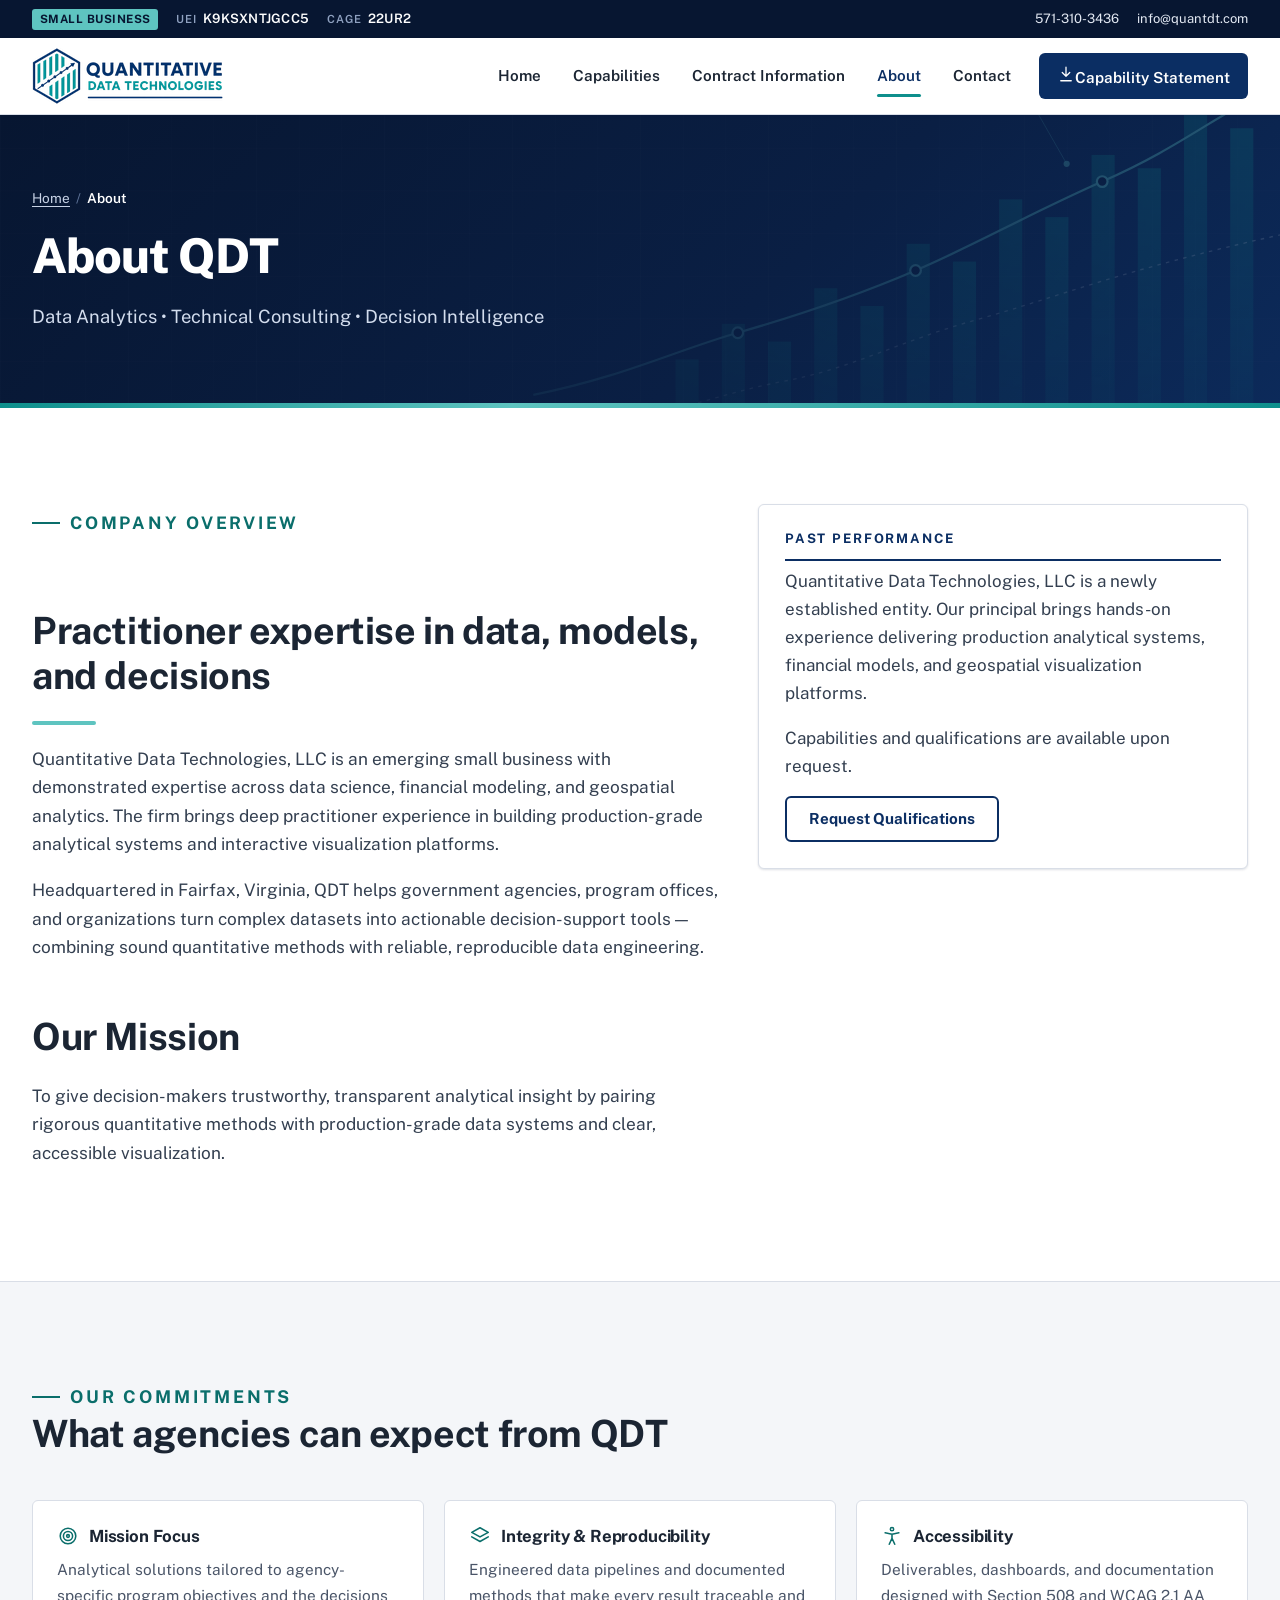
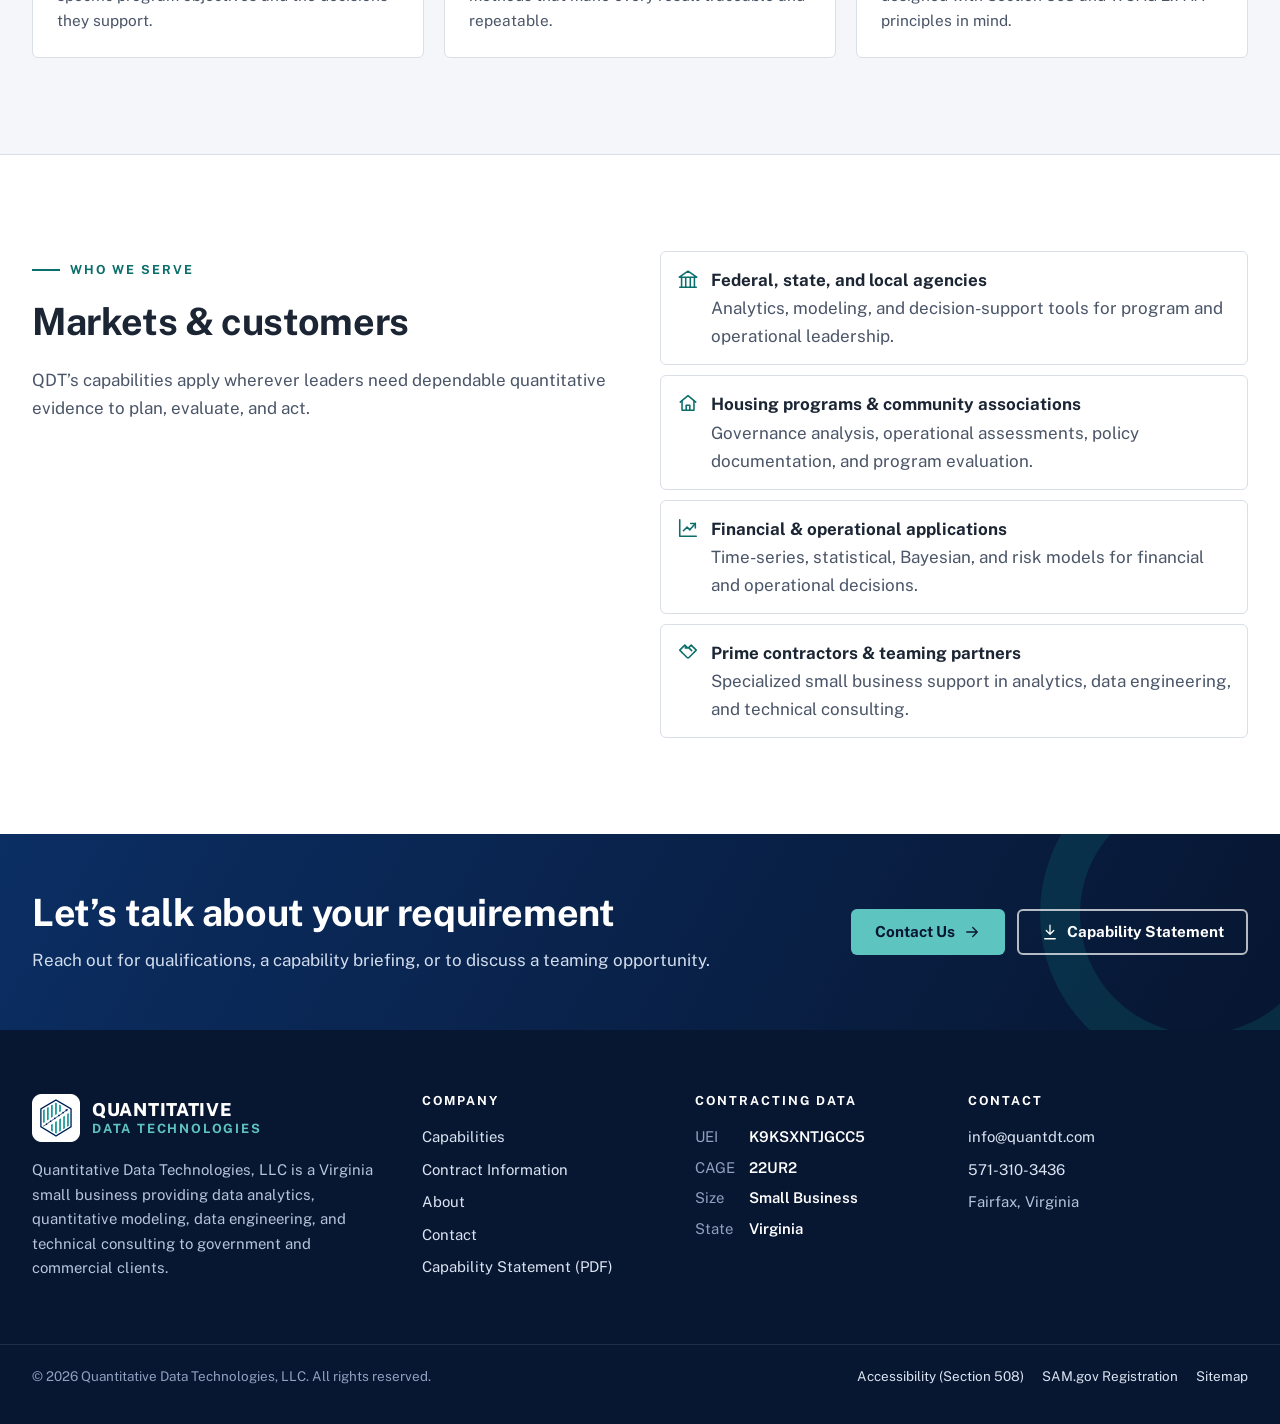
==== about/index.html @ 6760b87d "Website updated according to SAM.gov and SBA contracting standards" ====
<!DOCTYPE html>
<html lang="en-us">
<head><script src="/livereload.js?mindelay=10&amp;v=2&amp;port=4321&amp;path=livereload" data-no-instant defer></script>
<meta charset="utf-8">
<meta name="viewport" content="width=device-width, initial-scale=1">
<title>About | Quantitative Data Technologies, LLC</title>
<meta name="description" content="About Quantitative Data Technologies, LLC, a Fairfax, Virginia small business with practitioner expertise in data science, financial modeling, and geospatial analytics.">
<link rel="canonical" href="http://localhost:4321/about/">
<meta name="theme-color" content="#0a1f44">
<meta property="og:type" content="website">
<meta property="og:site_name" content="Quantitative Data Technologies, LLC">
<meta property="og:title" content="About | Quantitative Data Technologies, LLC">
<meta property="og:description" content="About Quantitative Data Technologies, LLC, a Fairfax, Virginia small business with practitioner expertise in data science, financial modeling, and geospatial analytics.">
<meta property="og:url" content="http://localhost:4321/about/">
<meta property="og:image" content="http://localhost:4321/assets/img/og-image.png">
<meta property="og:image:width" content="1200">
<meta property="og:image:height" content="630">
<meta property="og:image:alt" content="Quantitative Data Technologies, LLC logo">
<meta name="twitter:card" content="summary_large_image">
<link rel="icon" href="/favicon.ico" sizes="any">
<link rel="icon" href="/assets/img/favicon-32.png" type="image/png" sizes="32x32">
<link rel="apple-touch-icon" href="/assets/img/apple-touch-icon.png">
<link rel="preconnect" href="https://fonts.googleapis.com">
<link rel="preconnect" href="https://fonts.gstatic.com" crossorigin>
<link href="https://fonts.googleapis.com/css2?family=Public+Sans:wght@400;600;700;800&display=swap" rel="stylesheet">
<link rel="stylesheet" href="/css/site.min.bdb7b64b55425c8348479dc32504707dd6d433d657361209245fc31327a016e7.css" integrity="sha256-vbe2S1VCXINIR53DJQRwfdbUM9ZXNhIJJF/DEyegFuc=">
<script type="application/ld+json">{"@context":"https://schema.org","@type":"Organization","address":{"@type":"PostalAddress","addressCountry":"US","addressLocality":"Fairfax","addressRegion":"VA"},"alternateName":"QDT","identifier":[{"@type":"PropertyValue","propertyID":"UEI","value":"K9KSXNTJGCC5"},{"@type":"PropertyValue","propertyID":"CAGE","value":"22UR2"}],"knowsAbout":["Data analytics","Data visualization","Quantitative modeling","Statistical analysis","Data engineering","Scientific and technical consulting","Management consulting"],"logo":"http://localhost:4321/assets/img/qdt-logo@3x.png","name":"Quantitative Data Technologies, LLC","slogan":"Data Analytics • Technical Consulting • Decision Intelligence","url":"http://localhost:4321/"}</script>
</head>

<body>
<a class="skip-link" href="#main">Skip to main content</a>
<div class="utility-bar">
  <div class="container">
    <ul aria-label="Company identifiers">
      <li><span class="sb-badge">SMALL BUSINESS</span></li>
      <li><span class="label">UEI</span> <span class="value">K9KSXNTJGCC5</span></li>
      <li><span class="label">CAGE</span> <span class="value">22UR2</span></li>
    </ul>
    <ul class="contact-links" aria-label="Contact">
      <li><a class="js-obf" href="/contact/" data-obf="phone" data-v="NjM0My0wMTMtMTc1"><span class="obf-text">Call QDT</span></a></li>
      <li><a class="js-obf" href="/contact/" data-obf="email" data-v="bW9jLnRkdG5hdXFAb2ZuaQ=="><span class="obf-text">info [at] quantdt [dot] com</span></a></li>
    </ul>
  </div>
</div>
<header class="site-header">
  <div class="container">
    <a class="brand" href="/">
      <img class="brand-logo" src="/assets/img/qdt-logo@1x.png" srcset="/assets/img/qdt-logo@1x.png 1x, /assets/img/qdt-logo@2x.png 2x, /assets/img/qdt-logo@3x.png 3x" width="191" height="56" alt="Quantitative Data Technologies, LLC home">
    </a>
    <button class="nav-toggle" type="button" aria-expanded="false" aria-controls="primary-nav"><svg viewBox="0 0 24 24" fill="none" stroke="currentColor" stroke-width="1.7" stroke-linecap="round" stroke-linejoin="round" aria-hidden="true" focusable="false"><path d="M4 7h16M4 12h16M4 17h16"/></svg>Menu</button>
    <nav class="primary-nav" id="primary-nav" aria-label="Primary">
      <ul>
        <li><a href="/">Home</a></li>
        <li><a href="/capabilities/">Capabilities</a></li>
        <li><a href="/contracting/">Contract Information</a></li>
        <li><a href="/about/" aria-current="page">About</a></li>
        <li><a href="/contact/">Contact</a></li>
        <li class="nav-cta"><a class="btn btn-primary" href="/docs/QDT-Capability-Statement.pdf" download><svg viewBox="0 0 24 24" fill="none" stroke="currentColor" stroke-width="1.7" stroke-linecap="round" stroke-linejoin="round" aria-hidden="true" focusable="false"><path d="M12 3v12M7 10l5 5 5-5M5 21h14"/></svg>Capability Statement<span class="visually-hidden"> (PDF)</span></a></li>
      </ul>
    </nav>
  </div>
</header>

<main id="main" tabindex="-1">
<section class="page-hero" aria-labelledby="page-title">
  <svg class="hero-art" viewBox="0 0 1440 640" preserveAspectRatio="xMidYMid slice" aria-hidden="true" focusable="false">
  <defs>
    <pattern id="grid-ph" width="48" height="48" patternUnits="userSpaceOnUse"><path d="M48 0H0V48" fill="none" stroke="#ffffff" stroke-opacity=".06"/></pattern>
    <linearGradient id="bar-ph" x1="0" y1="0" x2="0" y2="1"><stop offset="0" stop-color="#0e8f8c" stop-opacity=".55"/><stop offset="1" stop-color="#0e8f8c" stop-opacity="0"/></linearGradient>
    <linearGradient id="fade-ph" x1="0" y1="0" x2="1" y2="0"><stop offset="0" stop-color="#fff" stop-opacity="0"/><stop offset=".45" stop-color="#fff" stop-opacity=".25"/><stop offset="1" stop-color="#fff" stop-opacity="1"/></linearGradient>
    <mask id="m-ph"><rect width="1440" height="640" fill="url(#fade-ph)"/></mask>
  </defs>
  <rect width="1440" height="640" fill="url(#grid-ph)"/>
  <g mask="url(#m-ph)">
    <g fill="url(#bar-ph)">
      <rect x="760" y="430" width="26" height="210"/><rect x="812" y="390" width="26" height="250"/><rect x="864" y="410" width="26" height="230"/>
      <rect x="916" y="350" width="26" height="290"/><rect x="968" y="370" width="26" height="270"/><rect x="1020" y="300" width="26" height="340"/>
      <rect x="1072" y="320" width="26" height="320"/><rect x="1124" y="250" width="26" height="390"/><rect x="1176" y="270" width="26" height="370"/>
      <rect x="1228" y="200" width="26" height="440"/><rect x="1280" y="215" width="26" height="425"/><rect x="1332" y="150" width="26" height="490"/><rect x="1384" y="170" width="26" height="470"/>
    </g>
    <path d="M600 470 C700 450 760 420 830 400 S960 360 1030 330 S1150 270 1240 230 S1360 160 1440 120" fill="none" stroke="#5ec4c0" stroke-width="2.5" stroke-opacity=".9"/>
    <path d="M600 520 C720 505 800 470 880 455 S1010 410 1100 385 S1260 330 1440 290" fill="none" stroke="#ffffff" stroke-width="1.5" stroke-opacity=".35" stroke-dasharray="4 6"/>
    <g fill="#071631" stroke="#5ec4c0" stroke-width="2.5"><circle cx="830" cy="400" r="6"/><circle cx="1030" cy="330" r="6"/><circle cx="1240" cy="230" r="6"/><circle cx="1400" cy="140" r="6"/></g>
    <g stroke="#5ec4c0" stroke-opacity=".5" fill="none"><path d="M1060 90 1160 140 1280 70 1360 120M1160 140 1200 210"/></g>
    <g fill="#5ec4c0" fill-opacity=".8"><circle cx="1060" cy="90" r="4"/><circle cx="1160" cy="140" r="5"/><circle cx="1280" cy="70" r="4"/><circle cx="1360" cy="120" r="4"/><circle cx="1200" cy="210" r="3.5"/></g>
  </g>
</svg>

  <div class="container">
    <nav class="breadcrumb" aria-label="Breadcrumb"><ol><li><a href="/">Home</a></li><li><span aria-current="page">About</span></li></ol></nav>
    <h1 id="page-title">About QDT</h1>
    <p class="lead">Data Analytics • Technical Consulting • Decision Intelligence</p>
  </div>
</section>

<section class="section" aria-labelledby="overview-title">
  <div class="container two-col wide-left">
    <div class="prose">
      <p class="eyebrow dark">Company Overview</p>
      <h2 id="overview-title" class="mt-0">Practitioner expertise in data, models, and decisions</h2>
      <hr class="rule">
      <p>Quantitative Data Technologies, LLC is an emerging small business with demonstrated expertise across data science, financial modeling, and geospatial analytics. The firm brings deep practitioner experience in building production-grade analytical systems and interactive visualization platforms.</p>
<p>Headquartered in Fairfax, Virginia, QDT helps government agencies, program offices, and organizations turn complex datasets into actionable decision-support tools — combining sound quantitative methods with reliable, reproducible data engineering.</p>
<h2 id="our-mission">Our Mission</h2>
<p>To give decision-makers trustworthy, transparent analytical insight by pairing rigorous quantitative methods with production-grade data systems and clear, accessible visualization.</p>

    </div>
    <aside class="panel" aria-labelledby="pp-title">
      <h3 id="pp-title">Past Performance</h3>
      <p>Quantitative Data Technologies, LLC is a newly established entity. Our principal brings hands-on experience delivering production analytical systems, financial models, and geospatial visualization platforms.</p>
      <p class="mb-0">Capabilities and qualifications are available upon request.</p>
      <a class="btn btn-outline" href="/contact/">Request Qualifications</a>
    </aside>
  </div>
</section>

<section class="section alt" aria-labelledby="values-title">
  <div class="container">
    <div class="section-head">
      <p class="eyebrow dark">Our Commitments</p>
      <h2 id="values-title">What agencies can expect from QDT</h2>
    </div>
    <div class="stat-row">
      <div class="value-card"><h3><svg viewBox="0 0 24 24" fill="none" stroke="currentColor" stroke-width="1.7" stroke-linecap="round" stroke-linejoin="round" aria-hidden="true" focusable="false"><circle cx="12" cy="12" r="8.5"/><circle cx="12" cy="12" r="5"/><circle cx="12" cy="12" r="1.5"/></svg> Mission Focus</h3><p>Analytical solutions tailored to agency-specific program objectives and the decisions they support.</p></div>
      <div class="value-card"><h3><svg viewBox="0 0 24 24" fill="none" stroke="currentColor" stroke-width="1.7" stroke-linecap="round" stroke-linejoin="round" aria-hidden="true" focusable="false"><path d="m12 3 9 5-9 5-9-5 9-5z"/><path d="m3 13 9 5 9-5"/></svg> Integrity &amp; Reproducibility</h3><p>Engineered data pipelines and documented methods that make every result traceable and repeatable.</p></div>
      <div class="value-card"><h3><svg viewBox="0 0 24 24" fill="none" stroke="currentColor" stroke-width="1.7" stroke-linecap="round" stroke-linejoin="round" aria-hidden="true" focusable="false"><circle cx="12" cy="4.5" r="1.8"/><path d="M4.5 8.5 12 10l7.5-1.5M12 10v4.5M12 14.5 9 21M12 14.5l3 6.5"/></svg> Accessibility</h3><p>Deliverables, dashboards, and documentation designed with Section 508 and WCAG 2.1 AA principles in mind.</p></div>
    </div>
  </div>
</section>

<section class="section" aria-labelledby="markets-title">
  <div class="container two-col">
    <div>
      <p class="eyebrow dark">Who We Serve</p>
      <h2 id="markets-title">Markets &amp; customers</h2>
      <p class="muted">QDT&rsquo;s capabilities apply wherever leaders need dependable quantitative evidence to plan, evaluate, and act.</p>
    </div>
    <ul class="market-list">
      <li><svg viewBox="0 0 24 24" fill="none" stroke="currentColor" stroke-width="1.7" stroke-linecap="round" stroke-linejoin="round" aria-hidden="true" focusable="false"><path d="M3 21h18M5 21V10M19 21V10M9.5 21V10M14.5 21V10M2.5 10h19L12 3.5z"/></svg><span><strong>Federal, state, and local agencies</strong><br><span class="muted">Analytics, modeling, and decision-support tools for program and operational leadership.</span></span></li>
      <li><svg viewBox="0 0 24 24" fill="none" stroke="currentColor" stroke-width="1.7" stroke-linecap="round" stroke-linejoin="round" aria-hidden="true" focusable="false"><path d="M3.5 11 12 4l8.5 7"/><path d="M5.5 9.5V20h13V9.5"/><path d="M10 20v-5.5h4V20"/></svg><span><strong>Housing programs &amp; community associations</strong><br><span class="muted">Governance analysis, operational assessments, policy documentation, and program evaluation.</span></span></li>
      <li><svg viewBox="0 0 24 24" fill="none" stroke="currentColor" stroke-width="1.7" stroke-linecap="round" stroke-linejoin="round" aria-hidden="true" focusable="false"><path d="M3 3v18h18"/><path d="m7 15 4-4 3 3 6-7"/><path d="M15 7h5v5"/></svg><span><strong>Financial &amp; operational applications</strong><br><span class="muted">Time-series, statistical, Bayesian, and risk models for financial and operational decisions.</span></span></li>
      <li><svg viewBox="0 0 24 24" fill="none" stroke="currentColor" stroke-width="1.7" stroke-linecap="round" stroke-linejoin="round" aria-hidden="true" focusable="false"><path d="m11 7-2.5-2.5L3 10l2.5 2.5"/><path d="m13 7 2.5-2.5L21 10l-2.5 2.5"/><path d="M5.5 12.5 11 18a1.5 1.5 0 0 0 2 0l5.5-5.5"/><path d="M9 7.5h4l3 3"/></svg><span><strong>Prime contractors &amp; teaming partners</strong><br><span class="muted">Specialized small business support in analytics, data engineering, and technical consulting.</span></span></li>
    </ul>
  </div>
</section>
<section class="cta-band" aria-labelledby="cta-title">
  <div class="container">
    <div>
      <h2 id="cta-title">Let’s talk about your requirement</h2>
      <p>Reach out for qualifications, a capability briefing, or to discuss a teaming opportunity.</p>
    </div>
    <div class="actions">
      <a class="btn btn-accent" href="/contact/">Contact Us <svg viewBox="0 0 24 24" fill="none" stroke="currentColor" stroke-width="1.7" stroke-linecap="round" stroke-linejoin="round" aria-hidden="true" focusable="false"><path d="M5 12h14M13 6l6 6-6 6"/></svg></a>
      <a class="btn btn-outline-light" href="/docs/QDT-Capability-Statement.pdf" download><svg viewBox="0 0 24 24" fill="none" stroke="currentColor" stroke-width="1.7" stroke-linecap="round" stroke-linejoin="round" aria-hidden="true" focusable="false"><path d="M12 3v12M7 10l5 5 5-5M5 21h14"/></svg> Capability Statement</a>
    </div>
  </div>
</section>


</main>
<footer class="site-footer">
  <div class="container footer-top">
    <div>
      <a class="brand" href="/" aria-label="Quantitative Data Technologies, LLC home">
        <img class="brand-mark" src="/assets/img/qdt-mark-tile@1x.png" srcset="/assets/img/qdt-mark-tile@1x.png 1x, /assets/img/qdt-mark-tile@2x.png 2x, /assets/img/qdt-mark-tile@3x.png 3x" width="48" height="48" alt="">
        <span class="brand-text"><span class="b1">QUANTITATIVE</span><span class="b2">DATA TECHNOLOGIES</span></span>
      </a>
      <p class="about">Quantitative Data Technologies, LLC is a Virginia small business providing data analytics, quantitative modeling, data engineering, and technical consulting to government and commercial clients.</p>
    </div>
    <nav aria-label="Footer">
      <h2>Company</h2>
      <ul>
        <li><a href="/capabilities/">Capabilities</a></li>
        <li><a href="/contracting/">Contract Information</a></li>
        <li><a href="/about/">About</a></li>
        <li><a href="/contact/">Contact</a></li>
        <li><a href="/docs/QDT-Capability-Statement.pdf" download>Capability Statement (PDF)</a></li>
      </ul>
    </nav>
    <div>
      <h2>Contracting Data</h2>
      <dl>
        <dt>UEI</dt><dd>K9KSXNTJGCC5</dd>
        <dt>CAGE</dt><dd>22UR2</dd>
        <dt>Size</dt><dd>Small Business</dd>
        <dt>State</dt><dd>Virginia</dd>
      </dl>
    </div>
    <div>
      <h2>Contact</h2>
      <ul>
        <li><a class="js-obf" href="/contact/" data-obf="email" data-v="bW9jLnRkdG5hdXFAb2ZuaQ=="><span class="obf-text">info [at] quantdt [dot] com</span></a></li>
        <li><a class="js-obf" href="/contact/" data-obf="phone" data-v="NjM0My0wMTMtMTc1"><span class="obf-text">Call QDT</span></a></li>
        <li>Fairfax, Virginia</li>
      </ul>
    </div>
  </div>
  <div class="footer-bottom">
    <div class="container">
      <p class="mt-0">&copy; <span id="year">2026</span> Quantitative Data Technologies, LLC. All rights reserved.</p>
      <ul>
        <li><a href="/accessibility/">Accessibility (Section 508)</a></li>
        <li><a href="/contracting/">SAM.gov Registration</a></li>
        <li><a href="/sitemap.xml">Sitemap</a></li>
      </ul>
    </div>
  </div>
</footer>

<script src="/js/site.min.cd5101fe7ac174896f6941a63c13f098187336e7ecd1b03f27e008c822717bfa.js" integrity="sha256-zVEB/nrBdIlvaUGmPBPwmBhzNufs0bA/J&#43;AIyCJxe/o=" defer></script>
</body>
</html>
---- css/site.min.bdb7b64b55425c8348479dc32504707dd6d433d657361209245fc31327a016e7.css ----
:root{--navy-950:#071631;--navy-900:#0a1f44;--navy-800:#0b2e63;--navy-700:#16407f;--navy-100:#e6ecf5;--teal-500:#0e8f8c;--teal-700:#0a6e6b;--teal-100:#e3f3f2;--teal-300:#5ec4c0;--ink:#1b2533;--body:#333f50;--muted:#4a5568;--line:#d9dee7;--surface:#f4f6f9;--white:#ffffff;--font:"Public Sans", "Segoe UI", system-ui, -apple-system, Roboto, Arial, sans-serif;--radius:6px;--shadow-sm:0 1px 2px rgba(10, 31, 68, .06), 0 1px 3px rgba(10, 31, 68, .08);--shadow-md:0 6px 24px rgba(10, 31, 68, .10);--container:1320px;--gutter:clamp(16px, 4vw, 32px)}*,*::before,*::after{box-sizing:border-box}html{scroll-behavior:smooth;-webkit-text-size-adjust:100%}@media(prefers-reduced-motion:reduce){html{scroll-behavior:auto}*,*::before,*::after{transition:none!important;animation:none!important}}body{margin:0;font-family:var(--font);font-size:1.0625rem;line-height:1.65;color:var(--body);background:var(--white);text-rendering:optimizeLegibility}img,svg{max-width:100%}h1,h2,h3,h4{color:var(--ink);line-height:1.2;margin:0 0 .6em;font-weight:700;letter-spacing:-.01em}h1{font-size:clamp(2.1rem,4.6vw,3.4rem);font-weight:800;letter-spacing:-.02em}h2{font-size:clamp(1.65rem,3vw,2.35rem)}h3{font-size:1.25rem}p{margin:0 0 1em}a{color:var(--teal-700);text-underline-offset:3px}a:hover{color:var(--navy-800)}strong{color:var(--ink);font-weight:700}:focus-visible{outline:3px solid var(--teal-500);outline-offset:2px;border-radius:2px}.visually-hidden{position:absolute!important;width:1px;height:1px;padding:0;margin:-1px;overflow:hidden;clip:rect(0 0 0 0);white-space:nowrap;border:0}.skip-link{position:absolute;left:12px;top:-60px;z-index:1000;background:var(--teal-300);color:var(--navy-950);font-weight:700;padding:10px 16px;border-radius:var(--radius);text-decoration:none}.skip-link:focus{top:12px}.container{width:100%;max-width:var(--container);margin:0 auto;padding:0 var(--gutter)}.utility-bar{background:var(--navy-950);color:#c8d3e6;font-size:.8125rem}.utility-bar .container{display:flex;justify-content:space-between;align-items:center;gap:16px;min-height:38px;flex-wrap:wrap}.utility-bar ul{list-style:none;margin:0;padding:0;display:flex;flex-wrap:wrap;gap:4px 18px}.utility-bar li{display:flex;align-items:center;gap:6px}.utility-bar .label{color:#8fa1c0;text-transform:uppercase;letter-spacing:.08em;font-size:.7rem;font-weight:600}.utility-bar .value{color:var(--white);font-weight:600;letter-spacing:.02em}.utility-bar a{color:#e3e9f3;text-decoration:none}.utility-bar a:hover{color:var(--teal-300);text-decoration:underline}.utility-bar .sb-badge{background:var(--teal-300);color:var(--navy-950);font-weight:700;padding:1px 8px;border-radius:3px;font-size:.72rem;letter-spacing:.04em}@media(max-width:760px){.utility-bar .contact-links{display:none}}.site-header{position:sticky;top:0;z-index:100;background:var(--white);border-bottom:1px solid var(--line);box-shadow:var(--shadow-sm)}.site-header .container{display:flex;align-items:center;justify-content:space-between;gap:24px;min-height:76px}.brand{display:flex;align-items:center;gap:12px;text-decoration:none;color:inherit}.brand-mark{width:48px;height:48px;flex:none}.brand-logo{display:block;height:56px;width:auto}.brand-text{display:flex;flex-direction:column;line-height:1.05;white-space:nowrap}.brand-text .b1{font-weight:800;font-size:1.12rem;color:var(--navy-800);letter-spacing:.04em}.brand-text .b2{font-weight:700;font-size:.8rem;color:var(--teal-700);letter-spacing:.14em;margin-top:3px}.primary-nav ul{list-style:none;margin:0;padding:0;display:flex;align-items:center;gap:4px}.primary-nav a{display:block;padding:10px 14px;color:var(--ink);text-decoration:none;font-weight:600;font-size:.95rem;border-radius:var(--radius);position:relative;white-space:nowrap}.primary-nav a:hover{background:var(--surface);color:var(--navy-800)}.primary-nav a[aria-current=page]{color:var(--navy-800)}.primary-nav a[aria-current=page]::after{content:"";position:absolute;left:14px;right:14px;bottom:2px;height:3px;background:var(--teal-500);border-radius:2px}.primary-nav .nav-cta{margin-left:10px}.nav-toggle{display:none;background:0 0;border:1px solid var(--line);border-radius:var(--radius);padding:8px 12px;font:inherit;font-weight:600;color:var(--navy-800);cursor:pointer;align-items:center;gap:8px}.nav-toggle svg{width:20px;height:20px}@media(max-width:1100px){.nav-toggle{display:inline-flex}.primary-nav{position:absolute;left:0;right:0;top:100%;background:var(--white);border-bottom:1px solid var(--line);box-shadow:var(--shadow-md);display:none}.primary-nav.is-open{display:block}.primary-nav ul{flex-direction:column;align-items:stretch;padding:8px var(--gutter)18px;gap:0}.primary-nav a{padding:14px 8px;border-bottom:1px solid var(--surface);border-radius:0}.primary-nav a[aria-current=page]::after{left:0;right:auto;top:10px;bottom:10px;width:3px;height:auto}.primary-nav .nav-cta{margin:14px 0 0}.primary-nav .nav-cta a{text-align:center;border-bottom:0}}@media(max-width:420px){.brand-logo{height:46px}}.btn{display:inline-flex;align-items:center;justify-content:center;gap:8px;padding:12px 22px;border-radius:var(--radius);font-weight:700;font-size:.95rem;text-decoration:none;border:2px solid transparent;cursor:pointer;line-height:1.2;transition:background .15s,color .15s,border-color .15s}.btn svg{width:18px;height:18px;flex:none}.btn-primary{background:var(--navy-800);color:var(--white)}.btn-primary:hover{background:var(--navy-900);color:var(--white)}.btn-accent{background:var(--teal-300);color:var(--navy-950)}.btn-accent:hover{background:#86d6d2;color:var(--navy-950)}.btn-outline-light{border-color:rgba(255,255,255,.7);color:var(--white)}.btn-outline-light:hover{background:var(--white);color:var(--navy-900)}.btn-outline{border-color:var(--navy-800);color:var(--navy-800)}.btn-outline:hover{background:var(--navy-800);color:var(--white)}.primary-nav .nav-cta a.btn{padding:10px 16px;color:var(--white)}.primary-nav .nav-cta a.btn:hover{background:var(--navy-900);color:var(--white)}.hero{position:relative;overflow:hidden;color:#dbe4f2;background:radial-gradient(1200px 600px at 85% 20%,#14407e 0%,rgba(20,64,126,0) 60%),linear-gradient(135deg,var(--navy-950) 0%,var(--navy-900) 55%,#0c2a5a 100%)}.hero::after{content:"";position:absolute;left:0;right:0;bottom:0;height:6px;background:linear-gradient(90deg,var(--teal-500),var(--teal-300) 40%,var(--teal-500))}.hero-art{position:absolute;inset:0;width:100%;height:100%;pointer-events:none;opacity:.55}.hero .container{position:relative;display:grid;grid-template-columns:minmax(0,1.35fr)minmax(0,1fr);gap:56px;align-items:center;padding-top:clamp(56px,8vw,104px);padding-bottom:clamp(64px,9vw,112px)}.hero h1{color:var(--white);margin-bottom:.45em}.hero h1 .accent{color:var(--teal-300)}.hero .lead{font-size:clamp(1.05rem,1.6vw,1.25rem);color:#d3ddee;max-width:40em}.hero .actions{display:flex;flex-wrap:wrap;gap:12px;margin-top:30px}.eyebrow{display:inline-flex;align-items:center;gap:10px;font-size:.78rem;font-weight:700;letter-spacing:.16em;text-transform:uppercase;color:var(--teal-300);margin-bottom:18px}.eyebrow::before{content:"";width:28px;height:2px;background:currentColor}.eyebrow.dark{color:var(--teal-700)}.facts-card{background:rgba(255,255,255,6%);border:1px solid rgba(255,255,255,.16);border-radius:10px;padding:26px 26px 20px;backdrop-filter:blur(4px)}.facts-card h2{color:var(--white);font-size:.82rem;letter-spacing:.16em;text-transform:uppercase;margin:0 0 14px;padding-bottom:12px;border-bottom:2px solid var(--teal-300)}.facts-card dl{margin:0;display:grid;grid-template-columns:auto 1fr}.facts-card dt,.facts-card dd{padding:10px 0;border-bottom:1px solid rgba(255,255,255,.1);margin:0}.facts-card dt{color:#9fb2d1;font-size:.82rem;font-weight:600;text-transform:uppercase;letter-spacing:.06em;padding-right:18px}.facts-card dd{color:var(--white);font-weight:600;text-align:right;font-variant-numeric:tabular-nums}.facts-card dl>:nth-last-child(-n+2){border-bottom:0}.facts-card .facts-foot{margin:14px 0 0;font-size:.85rem}.facts-card .facts-foot a{color:var(--teal-300);font-weight:600}.facts-card .facts-foot a:hover{color:var(--white)}@media(max-width:900px){.hero .container{grid-template-columns:1fr;gap:40px}}.page-hero{position:relative;color:#d3ddee;background:linear-gradient(135deg,var(--navy-950) 0%,var(--navy-900) 60%,#0c2a5a 100%);overflow:hidden}.page-hero::after{content:"";position:absolute;left:0;right:0;bottom:0;height:5px;background:linear-gradient(90deg,var(--teal-500),var(--teal-300) 40%,var(--teal-500))}.page-hero .hero-art{opacity:.35}.page-hero .container{position:relative;padding-top:clamp(40px,6vw,72px);padding-bottom:clamp(44px,6vw,76px)}.page-hero h1{color:var(--white);font-size:clamp(2rem,4vw,3rem);margin-bottom:.35em}.page-hero .lead{font-size:clamp(1.02rem,1.5vw,1.15rem);margin:0}.breadcrumb ol{list-style:none;margin:0 0 18px;padding:0;display:flex;flex-wrap:wrap;gap:6px;font-size:.85rem}.breadcrumb li{display:flex;align-items:center;gap:6px;color:#9fb2d1}.breadcrumb li+li::before{content:"/";color:#5f7499}.breadcrumb a{color:#c8d3e6}.breadcrumb a:hover{color:var(--teal-300)}.breadcrumb [aria-current]{color:var(--white);font-weight:600}.section{padding:clamp(56px,8vw,96px)0}.section.alt{background:var(--surface);border-top:1px solid var(--line);border-bottom:1px solid var(--line)}.section.tight{padding:clamp(40px,6vw,64px)0}.section-head{max-width:760px;margin-bottom:44px}.section-head.center{margin-left:auto;margin-right:auto;text-align:center}.section-head.center .eyebrow{justify-content:center}.section-head p{font-size:1.1rem;color:var(--muted);margin:0}.rule{width:64px;height:4px;background:var(--teal-300);border:0;margin:0 0 20px;border-radius:2px}.card-grid{display:grid;grid-template-columns:repeat(6,1fr);gap:24px}.card-grid>*{grid-column:span 2}.card-grid>:nth-child(4){grid-column:2/span 2}.card-grid>:nth-child(5){grid-column:4/span 2}@media(max-width:980px){.card-grid{grid-template-columns:repeat(2,1fr)}.card-grid>*,.card-grid>:nth-child(4){grid-column:auto}.card-grid>:nth-child(5){grid-column:1/-1}}@media(max-width:640px){.card-grid{grid-template-columns:1fr}.card-grid>:nth-child(5){grid-column:auto}}.cap-card{position:relative;display:flex;flex-direction:column;background:var(--white);border:1px solid var(--line);border-top:4px solid var(--navy-800);border-radius:var(--radius);padding:28px 26px 24px;box-shadow:var(--shadow-sm);transition:box-shadow .2s,transform .2s,border-top-color .2s}.cap-card:hover{box-shadow:var(--shadow-md);transform:translateY(-2px);border-top-color:var(--teal-500)}.cap-card h3{font-size:1.15rem;margin-bottom:.5em}.cap-card h3 a{color:var(--ink);text-decoration:none}.cap-card h3 a::after{content:"";position:absolute;inset:0}.cap-card p{color:var(--muted);font-size:.98rem;flex:1}.cap-card .more{font-weight:700;font-size:.9rem;color:var(--teal-700);display:inline-flex;align-items:center;gap:6px}.cap-card .more svg{width:16px;height:16px;transition:transform .2s}.cap-card:hover .more svg{transform:translateX(3px)}.icon-tile{width:56px;height:56px;border-radius:10px;display:grid;place-items:center;background:linear-gradient(145deg,var(--navy-800),var(--navy-950));color:var(--white);margin-bottom:18px;box-shadow:inset 0 0 0 2px rgba(94,196,192,.6);flex:none}.icon-tile svg{width:30px;height:30px}.icon-tile svg .acc{stroke:var(--teal-300)}.approach{display:grid;grid-template-columns:repeat(4,1fr);gap:28px;counter-reset:step}@media(max-width:980px){.approach{grid-template-columns:repeat(2,1fr)}}@media(max-width:560px){.approach{grid-template-columns:1fr}}.approach li{list-style:none;position:relative;padding-top:22px;border-top:3px solid var(--navy-800)}.approach li::before{counter-increment:step;content:"0" counter(step);display:block;font-size:.85rem;font-weight:800;letter-spacing:.12em;color:var(--teal-700);margin-bottom:8px}.approach h3{font-size:1.1rem}.approach p{color:var(--muted);font-size:.98rem;margin:0}ol.approach{padding:0;margin:0}.snapshot{display:grid;grid-template-columns:1fr 1fr .8fr;gap:24px}@media(max-width:980px){.snapshot{grid-template-columns:1fr 1fr}.snapshot>:last-child{grid-column:1/-1}}@media(max-width:640px){.snapshot{grid-template-columns:1fr}}.panel{background:var(--white);border:1px solid var(--line);border-radius:var(--radius);padding:26px;box-shadow:var(--shadow-sm)}.panel h3{font-size:.82rem;letter-spacing:.14em;text-transform:uppercase;color:var(--navy-800);padding-bottom:12px;margin-bottom:6px;border-bottom:2px solid var(--navy-800)}.code-list{list-style:none;margin:0;padding:0}.code-list li{display:grid;grid-template-columns:74px 1fr;gap:12px;padding:9px 0;border-bottom:1px solid var(--surface);font-size:.95rem;align-items:baseline}.code-list li:last-child{border-bottom:0}.code{font-weight:800;color:var(--navy-800);font-variant-numeric:tabular-nums;letter-spacing:.02em}.panel.dark{background:var(--navy-900);border-color:var(--navy-900);color:#d3ddee}.panel.dark h3{color:var(--white);border-bottom-color:var(--teal-300)}.panel.dark dl{margin:0 0 18px}.panel.dark dt{color:#9fb2d1;font-size:.78rem;text-transform:uppercase;letter-spacing:.08em;font-weight:600;margin-top:12px}.panel.dark dd{margin:2px 0 0;color:var(--white);font-weight:700;font-size:1.05rem}.panel.dark .btn{width:100%;margin-top:8px}.chip{display:inline-flex;align-items:center;gap:6px;padding:3px 10px;border-radius:999px;font-size:.82rem;font-weight:700;background:var(--navy-100);color:var(--navy-800);border:1px solid #c9d5e8;font-variant-numeric:tabular-nums}.chip.teal{background:var(--teal-100);color:var(--teal-700);border-color:#bfe2df}.chips{display:flex;flex-wrap:wrap;gap:8px}.cta-band{background:linear-gradient(120deg,var(--navy-800),var(--navy-950));color:#d3ddee;position:relative;overflow:hidden}.cta-band .container{display:flex;align-items:center;justify-content:space-between;gap:32px;padding-top:56px;padding-bottom:56px;flex-wrap:wrap;position:relative}.cta-band h2{color:var(--white);margin-bottom:.3em}.cta-band p{margin:0;max-width:42em}.cta-band .actions{display:flex;flex-wrap:wrap;gap:12px}.cta-band::before{content:"";position:absolute;right:-80px;top:-80px;width:320px;height:320px;border:40px solid rgba(14,143,140,.18);border-radius:50%}.with-sidebar{display:grid;grid-template-columns:260px minmax(0,1fr);gap:56px;align-items:start}@media(max-width:980px){.with-sidebar{grid-template-columns:1fr;gap:32px}}.side-nav{position:sticky;top:100px;border-left:3px solid var(--line)}.side-nav h2{font-size:.78rem;text-transform:uppercase;letter-spacing:.14em;color:var(--muted);margin:0 0 10px 18px}.side-nav ul{list-style:none;margin:0;padding:0}.side-nav a{display:block;padding:9px 18px;margin-left:-3px;border-left:3px solid transparent;color:var(--ink);text-decoration:none;font-weight:600;font-size:.95rem;line-height:1.35}.side-nav a:hover,.side-nav a.is-active{border-left-color:var(--teal-500);color:var(--navy-800);background:var(--surface)}.side-nav .side-cta{margin:24px 0 0 18px}@media(max-width:980px){.side-nav{position:static}.side-nav .side-cta{display:none}}.capability{padding:0 0 48px;margin-bottom:48px;border-bottom:1px solid var(--line);scroll-margin-top:110px}.capability:last-child{border-bottom:0;margin-bottom:0;padding-bottom:0}.capability-head{display:flex;gap:20px;align-items:flex-start}.capability-head .icon-tile{margin:0}.capability-head h2{font-size:clamp(1.45rem,2.4vw,1.85rem);margin:0 0 .35em}.capability .summary{font-size:1.1rem;color:var(--body)}.capability-body{display:grid;grid-template-columns:1.3fr 1fr;gap:28px;margin-top:24px}@media(max-width:760px){.capability-body{grid-template-columns:1fr}.capability-head{flex-direction:column;gap:14px}}.capability-body h3{font-size:.8rem;text-transform:uppercase;letter-spacing:.14em;color:var(--navy-800);margin-bottom:12px}.check-list{list-style:none;margin:0;padding:0}.check-list li{position:relative;padding:6px 0 6px 30px}.check-list li::before{content:"";position:absolute;left:0;top:11px;width:18px;height:18px;border-radius:50%;background:var(--teal-100)url("data:image/svg+xml,%3Csvg xmlns='http://www.w3.org/2000/svg' viewBox='0 0 24 24' fill='none' stroke='%230a6e6b' stroke-width='3.2' stroke-linecap='round' stroke-linejoin='round'%3E%3Cpath d='M6 12.5l4 4 8-9'/%3E%3C/svg%3E")50%/12px no-repeat}.codes-box{background:var(--surface);border:1px solid var(--line);border-radius:var(--radius);padding:20px}.codes-box h4{font-size:.75rem;text-transform:uppercase;letter-spacing:.12em;color:var(--muted);margin:0 0 8px}.codes-box .chips+h4{margin-top:16px}.data-table{width:100%;border-collapse:collapse;font-size:.98rem;background:var(--white)}.data-table caption{text-align:left;font-weight:700;color:var(--ink);padding:0 0 10px;font-size:1.05rem}.data-table th,.data-table td{text-align:left;padding:13px 16px;border-bottom:1px solid var(--line);vertical-align:top}.data-table thead th{background:var(--navy-900);color:var(--white);font-size:.78rem;text-transform:uppercase;letter-spacing:.1em;font-weight:700;border-bottom:0}.data-table tbody tr:nth-child(even){background:#f8f9fb}.data-table tbody th{color:var(--ink);font-weight:700;white-space:nowrap}.data-table td.code-cell{font-weight:800;color:var(--navy-800);white-space:nowrap;font-variant-numeric:tabular-nums}.table-wrap{overflow-x:auto;border:1px solid var(--line);border-radius:var(--radius);box-shadow:var(--shadow-sm)}.table-wrap .data-table tbody tr:last-child>*{border-bottom:0}.table-note{font-size:.88rem;color:var(--muted);margin-top:10px}.two-col{display:grid;grid-template-columns:1fr 1fr;gap:40px;align-items:start}.two-col.wide-left{grid-template-columns:1.4fr 1fr}@media(max-width:900px){.two-col,.two-col.wide-left{grid-template-columns:1fr}}.id-grid{display:grid;grid-template-columns:repeat(4,1fr);gap:0;border:1px solid var(--line);border-radius:var(--radius);overflow:hidden;background:var(--white);box-shadow:var(--shadow-sm)}.id-grid>div{padding:22px;border-right:1px solid var(--line)}.id-grid>div:last-child{border-right:0}.id-grid .k{font-size:.75rem;font-weight:700;text-transform:uppercase;letter-spacing:.12em;color:var(--muted)}.id-grid .v{font-size:1.45rem;font-weight:800;color:var(--navy-800);letter-spacing:.02em;margin-top:4px;font-variant-numeric:tabular-nums;word-break:break-word}.id-grid .s{font-size:.85rem;color:var(--muted);margin-top:2px}@media(max-width:900px){.id-grid{grid-template-columns:1fr 1fr}.id-grid>div:nth-child(2){border-right:0}.id-grid>div:nth-child(-n+2){border-bottom:1px solid var(--line)}}@media(max-width:480px){.id-grid{grid-template-columns:1fr}.id-grid>div{border-right:0;border-bottom:1px solid var(--line)}.id-grid>div:last-child{border-bottom:0}}.engage-grid{display:grid;grid-template-columns:repeat(4,1fr);gap:20px}@media(max-width:980px){.engage-grid{grid-template-columns:repeat(2,1fr)}}@media(max-width:560px){.engage-grid{grid-template-columns:1fr}}.engage{background:var(--white);border:1px solid var(--line);border-radius:var(--radius);padding:24px;border-left:4px solid var(--teal-500)}.engage h3{font-size:1.05rem}.engage p{color:var(--muted);font-size:.95rem;margin:0}.callout{border-left:4px solid var(--teal-500);background:var(--teal-100);padding:20px 24px;border-radius:0 var(--radius)var(--radius)0}.callout p:last-child{margin-bottom:0}.prose{max-width:760px}.prose p{font-size:1.08rem}.prose h2{margin-top:1.4em}.prose>h2:first-child{margin-top:0}.prose ul{padding-left:1.3em}.prose li{margin:.35em 0}.prose li::marker{color:var(--teal-500)}.stat-row{display:grid;grid-template-columns:repeat(3,1fr);gap:20px;margin-top:8px}@media(max-width:640px){.stat-row{grid-template-columns:1fr}}.value-card{background:var(--white);border:1px solid var(--line);border-radius:var(--radius);padding:24px}.value-card h3{font-size:1.05rem;display:flex;align-items:center;gap:10px}.value-card h3 svg{width:22px;height:22px;color:var(--teal-700);flex:none}.value-card p{color:var(--muted);font-size:.96rem;margin:0}.market-list{list-style:none;padding:0;margin:0;display:grid;gap:10px}.market-list li{display:flex;gap:12px;align-items:flex-start;padding:14px 16px;background:var(--white);border:1px solid var(--line);border-radius:var(--radius)}.market-list svg{width:22px;height:22px;color:var(--teal-700);flex:none;margin-top:2px}.contact-grid{display:grid;grid-template-columns:repeat(3,1fr);gap:20px}@media(max-width:860px){.contact-grid{grid-template-columns:1fr}}.contact-card{background:var(--white);border:1px solid var(--line);border-radius:var(--radius);padding:28px;box-shadow:var(--shadow-sm)}.contact-card .icon-tile{width:48px;height:48px;margin-bottom:14px}.contact-card .icon-tile svg{width:24px;height:24px}.contact-card h2{font-size:.8rem;text-transform:uppercase;letter-spacing:.14em;color:var(--muted);margin-bottom:6px}.contact-card .big{font-size:1.2rem;font-weight:700;color:var(--navy-800);word-break:break-word}.contact-card .big a{color:var(--navy-800)}.contact-card p{margin:6px 0 0;color:var(--muted);font-size:.95rem}.site-footer{background:var(--navy-950);color:#b7c4da;font-size:.93rem}.site-footer .footer-top{display:grid;grid-template-columns:1.5fr 1fr 1fr 1.2fr;gap:40px;padding-top:64px;padding-bottom:48px}@media(max-width:980px){.site-footer .footer-top{grid-template-columns:1fr 1fr}}@media(max-width:560px){.site-footer .footer-top{grid-template-columns:1fr}}.site-footer h2{color:var(--white);font-size:.78rem;text-transform:uppercase;letter-spacing:.16em;margin-bottom:16px}.site-footer ul{list-style:none;margin:0;padding:0}.site-footer li{margin-bottom:8px}.site-footer a{color:#dbe4f2;text-decoration:none}.site-footer a:hover{color:var(--teal-300);text-decoration:underline}.site-footer .brand .b1{color:var(--white)}.site-footer .brand .b2{color:#5ec4c0}.site-footer .about{margin-top:16px;max-width:30em}.site-footer dl{margin:0;display:grid;grid-template-columns:auto 1fr;gap:6px 14px}.site-footer dt{color:#8fa1c0}.site-footer dd{margin:0;color:var(--white);font-weight:600}.footer-bottom{border-top:1px solid rgba(255,255,255,.1)}.footer-bottom .container{display:flex;justify-content:space-between;gap:16px;flex-wrap:wrap;padding-top:20px;padding-bottom:24px;font-size:.84rem;color:#8fa1c0}.footer-bottom ul{display:flex;gap:18px;flex-wrap:wrap}.footer-bottom li{margin:0}.mt-0{margin-top:0}.mb-0{margin-bottom:0}.panel .btn{margin-top:16px}.panel.dark .btn{margin-top:8px}.mt-2{margin-top:2rem}.mt-3{margin-top:3rem}.muted{color:var(--muted)}.center{text-align:center}@media print{.utility-bar,.site-header,.nav-toggle,.hero-art,.cta-band,.site-footer .footer-top{display:none}.hero,.page-hero{background:0 0;color:#000}.hero h1,.page-hero h1{color:#000}}.side-nav .side-cta a.btn{color:var(--white);background:var(--navy-800);border:2px solid transparent;margin-left:0;padding:12px 18px;font-size:.9rem;display:inline-flex}.side-nav .side-cta a.btn:hover{background:var(--navy-900);color:var(--white)}.two-col>*,.with-sidebar>*{min-width:0}@media(max-width:560px){.data-table tbody th{white-space:normal}.data-table th,.data-table td{padding:11px 12px}}@media(min-width:1000px){.data-table.codes td:last-child{white-space:nowrap}}
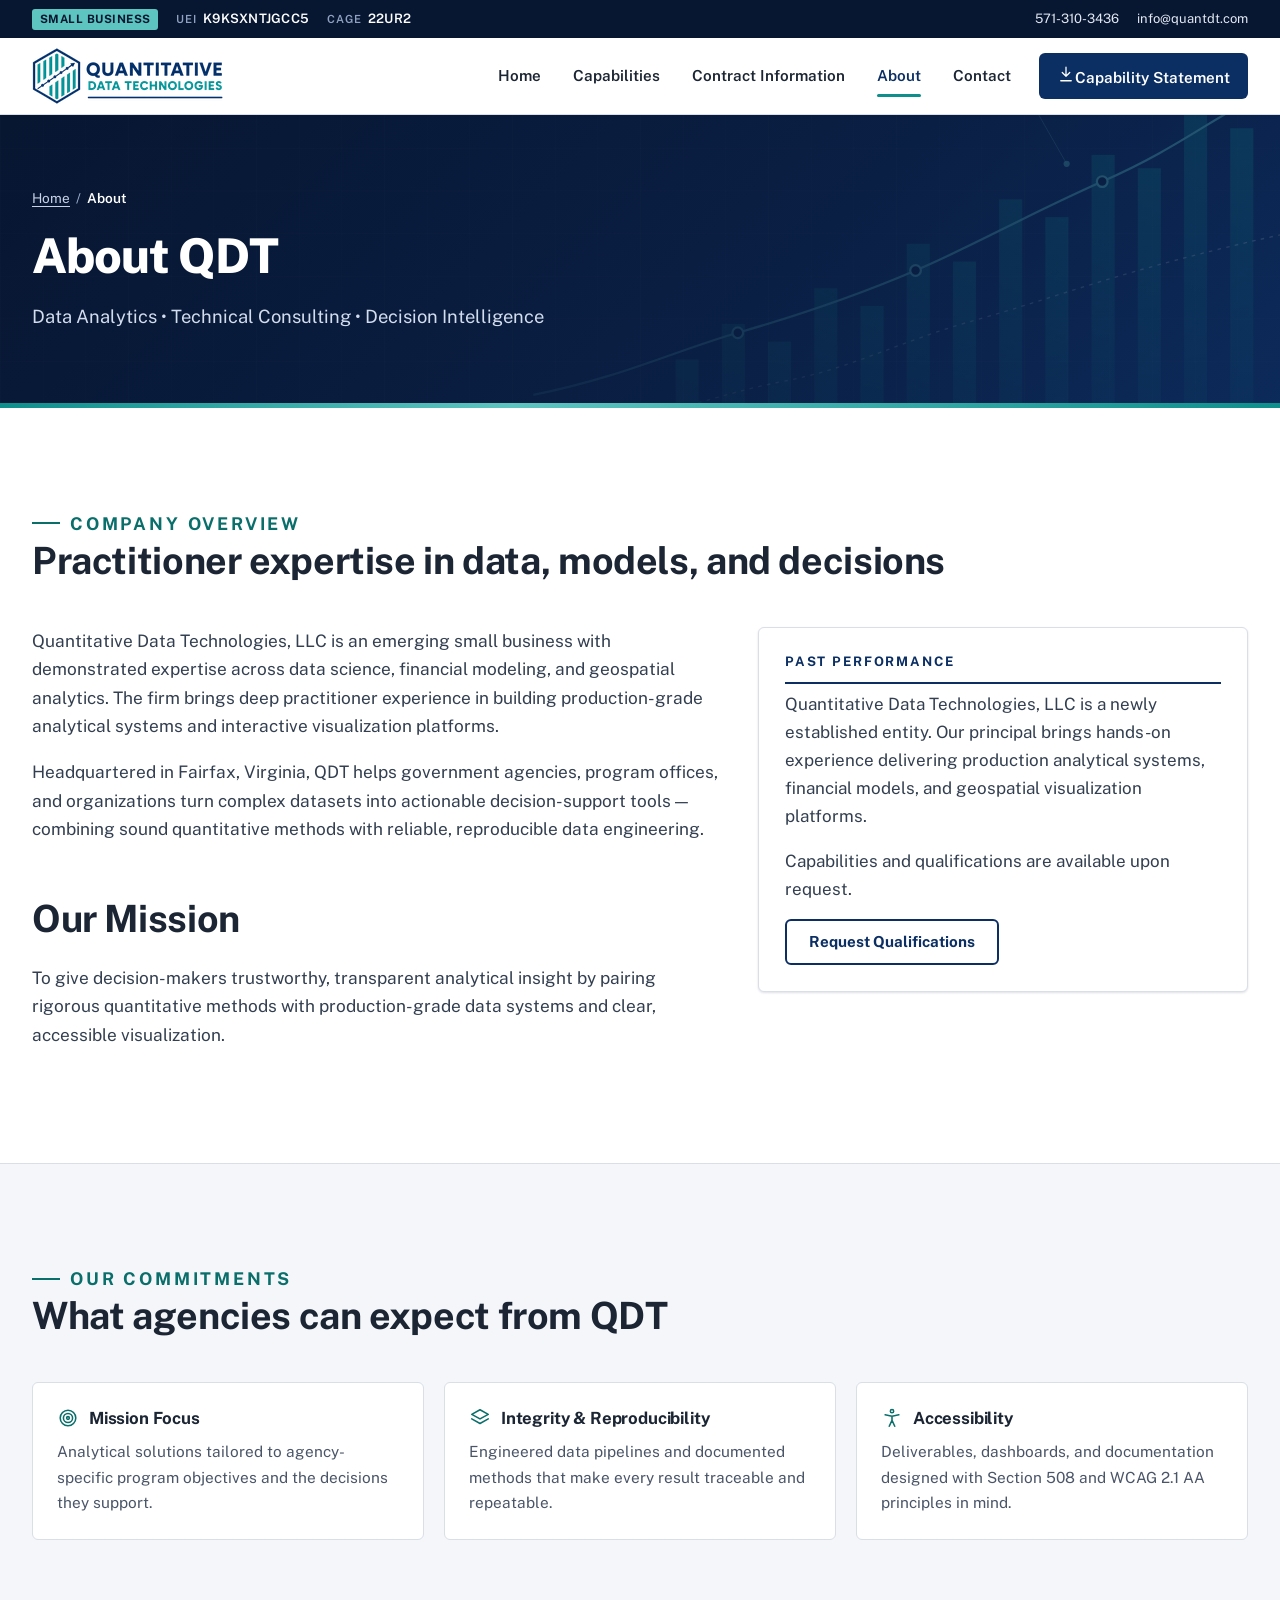
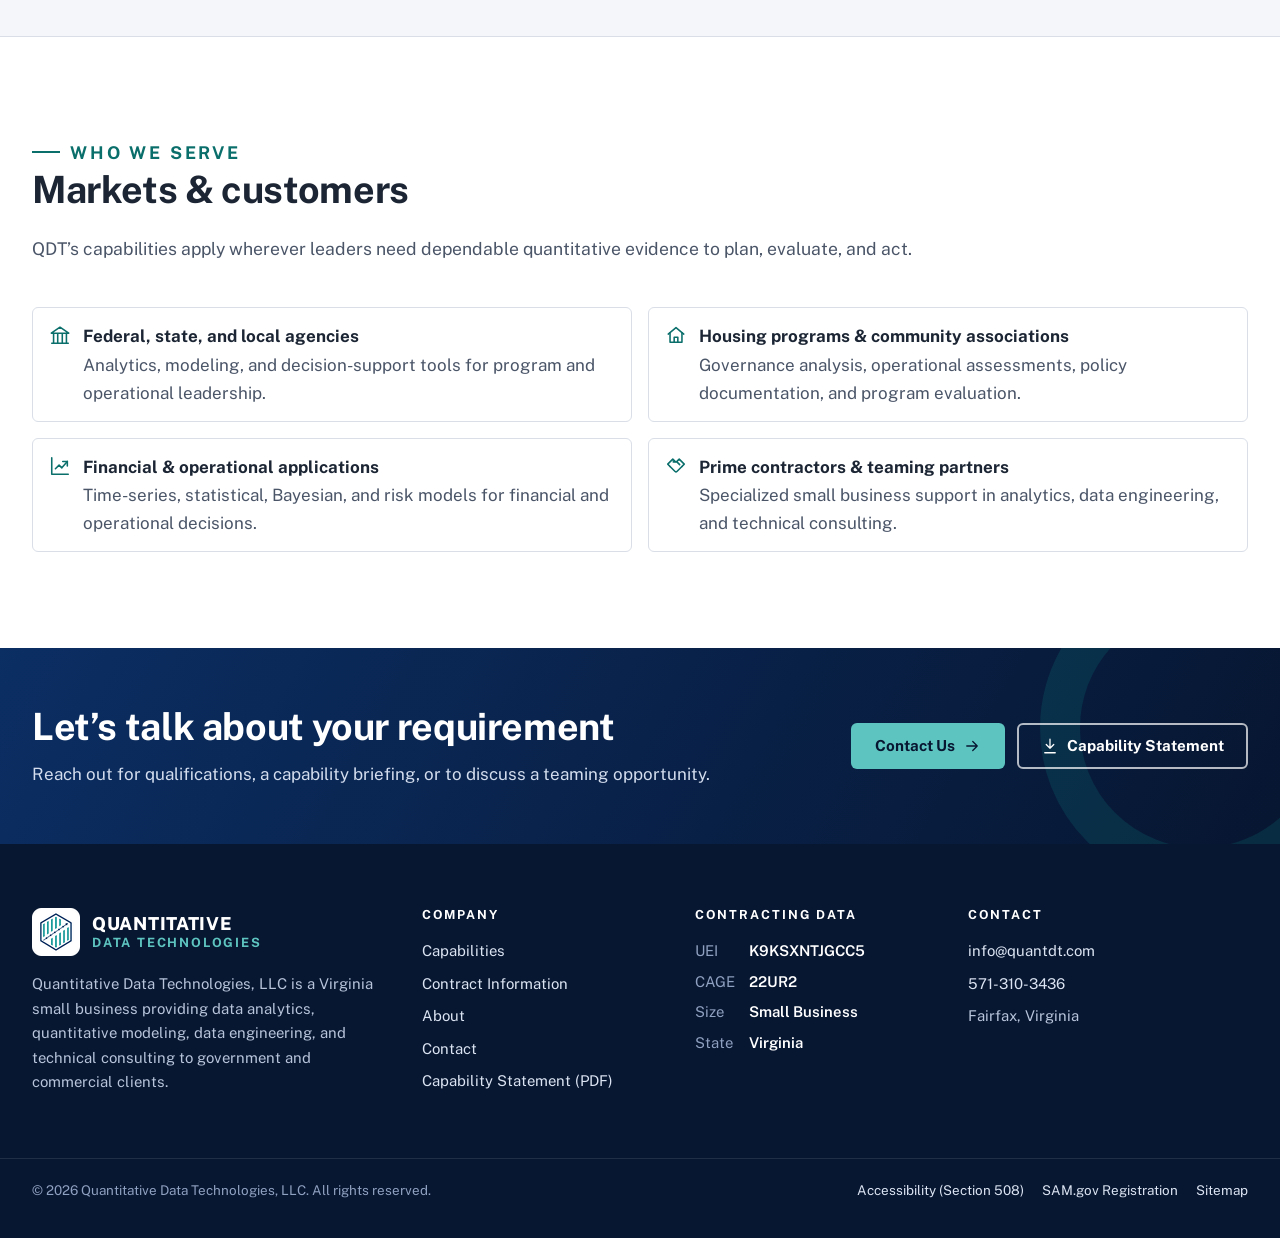
==== commit 132b8992: "Updated thumbnails, fixed text wrapping and did Section 508 audit" ====
--- a/about/index.html
+++ b/about/index.html
@@ -1,18 +1,18 @@
 <!DOCTYPE html>
 <html lang="en-us">
-<head><script src="/livereload.js?mindelay=10&amp;v=2&amp;port=4321&amp;path=livereload" data-no-instant defer></script>
+<head>
 <meta charset="utf-8">
 <meta name="viewport" content="width=device-width, initial-scale=1">
 <title>About | Quantitative Data Technologies, LLC</title>
 <meta name="description" content="About Quantitative Data Technologies, LLC, a Fairfax, Virginia small business with practitioner expertise in data science, financial modeling, and geospatial analytics.">
-<link rel="canonical" href="http://localhost:4321/about/">
+<link rel="canonical" href="https://www.quantdt.com/about/">
 <meta name="theme-color" content="#0a1f44">
 <meta property="og:type" content="website">
 <meta property="og:site_name" content="Quantitative Data Technologies, LLC">
 <meta property="og:title" content="About | Quantitative Data Technologies, LLC">
 <meta property="og:description" content="About Quantitative Data Technologies, LLC, a Fairfax, Virginia small business with practitioner expertise in data science, financial modeling, and geospatial analytics.">
-<meta property="og:url" content="http://localhost:4321/about/">
-<meta property="og:image" content="http://localhost:4321/assets/img/og-image.png">
+<meta property="og:url" content="https://www.quantdt.com/about/">
+<meta property="og:image" content="https://www.quantdt.com/assets/img/og-image.png">
 <meta property="og:image:width" content="1200">
 <meta property="og:image:height" content="630">
 <meta property="og:image:alt" content="Quantitative Data Technologies, LLC logo">
@@ -23,13 +23,15 @@
 <link rel="preconnect" href="https://fonts.googleapis.com">
 <link rel="preconnect" href="https://fonts.gstatic.com" crossorigin>
 <link href="https://fonts.googleapis.com/css2?family=Public+Sans:wght@400;600;700;800&display=swap" rel="stylesheet">
-<link rel="stylesheet" href="/css/site.min.bdb7b64b55425c8348479dc32504707dd6d433d657361209245fc31327a016e7.css" integrity="sha256-vbe2S1VCXINIR53DJQRwfdbUM9ZXNhIJJF/DEyegFuc=">
-<script type="application/ld+json">{"@context":"https://schema.org","@type":"Organization","address":{"@type":"PostalAddress","addressCountry":"US","addressLocality":"Fairfax","addressRegion":"VA"},"alternateName":"QDT","identifier":[{"@type":"PropertyValue","propertyID":"UEI","value":"K9KSXNTJGCC5"},{"@type":"PropertyValue","propertyID":"CAGE","value":"22UR2"}],"knowsAbout":["Data analytics","Data visualization","Quantitative modeling","Statistical analysis","Data engineering","Scientific and technical consulting","Management consulting"],"logo":"http://localhost:4321/assets/img/qdt-logo@3x.png","name":"Quantitative Data Technologies, LLC","slogan":"Data Analytics • Technical Consulting • Decision Intelligence","url":"http://localhost:4321/"}</script>
+<link rel="stylesheet" href="/css/site.min.2c30ae8a1f58b4bc2d795891eb88d10ca9dca17c7596b74b586d5e8fbc77325f.css" integrity="sha256-LDCuih9YtLwteViR64jRDKncoXx1lrdLWG1ej7x3Ml8=">
+<script type="application/ld+json">{"@context":"https://schema.org","@type":"Organization","address":{"@type":"PostalAddress","addressCountry":"US","addressLocality":"Fairfax","addressRegion":"VA"},"alternateName":"QDT","identifier":[{"@type":"PropertyValue","propertyID":"UEI","value":"K9KSXNTJGCC5"},{"@type":"PropertyValue","propertyID":"CAGE","value":"22UR2"}],"knowsAbout":["Data analytics","Data visualization","Quantitative modeling","Statistical analysis","Data engineering","Scientific and technical consulting","Management consulting"],"logo":"https://www.quantdt.com/assets/img/qdt-logo@3x.png","name":"Quantitative Data Technologies, LLC","slogan":"Data Analytics • Technical Consulting • Decision Intelligence","url":"https://www.quantdt.com/"}</script>
+<script async src="https://www.googletagmanager.com/gtag/js?id=G-QYPFFCB6VG"></script>
+<script>window.dataLayer=window.dataLayer||[];function gtag(){dataLayer.push(arguments);}gtag('js',new Date());gtag('config','G-QYPFFCB6VG');</script>
 </head>
 
 <body>
 <a class="skip-link" href="#main">Skip to main content</a>
-<div class="utility-bar">
+<div class="utility-bar" role="region" aria-label="Company identifiers and contact">
   <div class="container">
     <ul aria-label="Company identifiers">
       <li><span class="sb-badge">SMALL BUSINESS</span></li>
@@ -94,23 +96,26 @@
 </section>
 
 <section class="section" aria-labelledby="overview-title">
+  <div class="container">
+    <div class="section-head">
+      <p class="eyebrow dark">Company Overview</p>
+      <h2 id="overview-title">Practitioner expertise in data, models, and decisions</h2>
+    </div>
+  </div>
   <div class="container two-col wide-left">
     <div class="prose">
-      <p class="eyebrow dark">Company Overview</p>
-      <h2 id="overview-title" class="mt-0">Practitioner expertise in data, models, and decisions</h2>
-      <hr class="rule">
       <p>Quantitative Data Technologies, LLC is an emerging small business with demonstrated expertise across data science, financial modeling, and geospatial analytics. The firm brings deep practitioner experience in building production-grade analytical systems and interactive visualization platforms.</p>
 <p>Headquartered in Fairfax, Virginia, QDT helps government agencies, program offices, and organizations turn complex datasets into actionable decision-support tools — combining sound quantitative methods with reliable, reproducible data engineering.</p>
 <h2 id="our-mission">Our Mission</h2>
 <p>To give decision-makers trustworthy, transparent analytical insight by pairing rigorous quantitative methods with production-grade data systems and clear, accessible visualization.</p>
 
     </div>
-    <aside class="panel" aria-labelledby="pp-title">
+    <div class="panel">
       <h3 id="pp-title">Past Performance</h3>
       <p>Quantitative Data Technologies, LLC is a newly established entity. Our principal brings hands-on experience delivering production analytical systems, financial models, and geospatial visualization platforms.</p>
       <p class="mb-0">Capabilities and qualifications are available upon request.</p>
       <a class="btn btn-outline" href="/contact/">Request Qualifications</a>
-    </aside>
+    </div>
   </div>
 </section>
 
@@ -129,11 +134,11 @@
 </section>
 
 <section class="section" aria-labelledby="markets-title">
-  <div class="container two-col">
-    <div>
+  <div class="container">
+    <div class="section-head">
       <p class="eyebrow dark">Who We Serve</p>
       <h2 id="markets-title">Markets &amp; customers</h2>
-      <p class="muted">QDT&rsquo;s capabilities apply wherever leaders need dependable quantitative evidence to plan, evaluate, and act.</p>
+      <p>QDT&rsquo;s capabilities apply wherever leaders need dependable quantitative evidence to plan, evaluate, and act.</p>
     </div>
     <ul class="market-list">
       <li><svg viewBox="0 0 24 24" fill="none" stroke="currentColor" stroke-width="1.7" stroke-linecap="round" stroke-linejoin="round" aria-hidden="true" focusable="false"><path d="M3 21h18M5 21V10M19 21V10M9.5 21V10M14.5 21V10M2.5 10h19L12 3.5z"/></svg><span><strong>Federal, state, and local agencies</strong><br><span class="muted">Analytics, modeling, and decision-support tools for program and operational leadership.</span></span></li>
@@ -151,7 +156,7 @@
     </div>
     <div class="actions">
       <a class="btn btn-accent" href="/contact/">Contact Us <svg viewBox="0 0 24 24" fill="none" stroke="currentColor" stroke-width="1.7" stroke-linecap="round" stroke-linejoin="round" aria-hidden="true" focusable="false"><path d="M5 12h14M13 6l6 6-6 6"/></svg></a>
-      <a class="btn btn-outline-light" href="/docs/QDT-Capability-Statement.pdf" download><svg viewBox="0 0 24 24" fill="none" stroke="currentColor" stroke-width="1.7" stroke-linecap="round" stroke-linejoin="round" aria-hidden="true" focusable="false"><path d="M12 3v12M7 10l5 5 5-5M5 21h14"/></svg> Capability Statement</a>
+      <a class="btn btn-outline-light" href="/docs/QDT-Capability-Statement.pdf" download><svg viewBox="0 0 24 24" fill="none" stroke="currentColor" stroke-width="1.7" stroke-linecap="round" stroke-linejoin="round" aria-hidden="true" focusable="false"><path d="M12 3v12M7 10l5 5 5-5M5 21h14"/></svg> Capability Statement<span class="visually-hidden"> (PDF)</span></a>
     </div>
   </div>
 </section>
--- a/css/site.min.2c30ae8a1f58b4bc2d795891eb88d10ca9dca17c7596b74b586d5e8fbc77325f.css
+++ b/css/site.min.2c30ae8a1f58b4bc2d795891eb88d10ca9dca17c7596b74b586d5e8fbc77325f.css
@@ -0,0 +1 @@
+:root{--navy-950:#071631;--navy-900:#0a1f44;--navy-800:#0b2e63;--navy-700:#16407f;--navy-100:#e6ecf5;--teal-500:#0e8f8c;--teal-700:#0a6e6b;--teal-100:#e3f3f2;--teal-300:#5ec4c0;--ink:#1b2533;--body:#333f50;--muted:#4a5568;--line:#d9dee7;--surface:#f4f6f9;--white:#ffffff;--font:"Public Sans", "Segoe UI", system-ui, -apple-system, Roboto, Arial, sans-serif;--radius:6px;--shadow-sm:0 1px 2px rgba(10, 31, 68, .06), 0 1px 3px rgba(10, 31, 68, .08);--shadow-md:0 6px 24px rgba(10, 31, 68, .10);--container:1320px;--gutter:clamp(16px, 4vw, 32px)}*,*::before,*::after{box-sizing:border-box}html{scroll-behavior:smooth;-webkit-text-size-adjust:100%;scroll-padding-top:96px}@media(prefers-reduced-motion:reduce){html{scroll-behavior:auto}*,*::before,*::after{transition:none!important;animation:none!important}}body{margin:0;font-family:var(--font);font-size:1.0625rem;line-height:1.65;color:var(--body);background:var(--white);text-rendering:optimizeLegibility}img,svg{max-width:100%}h1,h2,h3,h4{color:var(--ink);line-height:1.2;margin:0 0 .6em;font-weight:700;letter-spacing:-.01em}h1{font-size:clamp(2.1rem,4.6vw,3.4rem);font-weight:800;letter-spacing:-.02em}h2{font-size:clamp(1.65rem,3vw,2.35rem)}h3{font-size:1.25rem}p{margin:0 0 1em}a{color:var(--teal-700);text-underline-offset:3px}a:hover{color:var(--navy-800)}strong{color:var(--ink);font-weight:700}:focus-visible{outline:3px solid var(--teal-500);outline-offset:2px;border-radius:2px}.visually-hidden{position:absolute!important;width:1px;height:1px;padding:0;margin:-1px;overflow:hidden;clip:rect(0 0 0 0);white-space:nowrap;border:0}.skip-link{position:absolute;left:12px;top:-60px;z-index:1000;background:var(--teal-300);color:var(--navy-950);font-weight:700;padding:10px 16px;border-radius:var(--radius);text-decoration:none}.skip-link:focus{top:12px}.container{width:100%;max-width:var(--container);margin:0 auto;padding:0 var(--gutter)}.utility-bar{background:var(--navy-950);color:#c8d3e6;font-size:.8125rem}.utility-bar .container{display:flex;justify-content:space-between;align-items:center;gap:16px;min-height:38px;flex-wrap:wrap}.utility-bar ul{list-style:none;margin:0;padding:0;display:flex;flex-wrap:wrap;gap:4px 18px}.utility-bar li{display:flex;align-items:center;gap:6px}.utility-bar .label{color:#8fa1c0;text-transform:uppercase;letter-spacing:.08em;font-size:.7rem;font-weight:600}.utility-bar .value{color:var(--white);font-weight:600;letter-spacing:.02em}.utility-bar a{color:#e3e9f3;text-decoration:none}.utility-bar a:hover{color:var(--teal-300);text-decoration:underline}.utility-bar .sb-badge{background:var(--teal-300);color:var(--navy-950);font-weight:700;padding:1px 8px;border-radius:3px;font-size:.72rem;letter-spacing:.04em}@media(max-width:760px){.utility-bar .contact-links{display:none}}.site-header{position:sticky;top:0;z-index:100;background:var(--white);border-bottom:1px solid var(--line);box-shadow:var(--shadow-sm)}.site-header .container{display:flex;align-items:center;justify-content:space-between;gap:24px;min-height:76px}.brand{display:flex;align-items:center;gap:12px;text-decoration:none;color:inherit}.brand-mark{width:48px;height:48px;flex:none}.brand-logo{display:block;height:56px;width:auto}.brand-text{display:flex;flex-direction:column;line-height:1.05;white-space:nowrap}.brand-text .b1{font-weight:800;font-size:1.12rem;color:var(--navy-800);letter-spacing:.04em}.brand-text .b2{font-weight:700;font-size:.8rem;color:var(--teal-700);letter-spacing:.14em;margin-top:3px}.primary-nav ul{list-style:none;margin:0;padding:0;display:flex;align-items:center;gap:4px}.primary-nav a{display:block;padding:10px 14px;color:var(--ink);text-decoration:none;font-weight:600;font-size:.95rem;border-radius:var(--radius);position:relative;white-space:nowrap}.primary-nav a:hover{background:var(--surface);color:var(--navy-800)}.primary-nav a[aria-current=page]{color:var(--navy-800)}.primary-nav a[aria-current=page]::after{content:"";position:absolute;left:14px;right:14px;bottom:2px;height:3px;background:var(--teal-500);border-radius:2px}.primary-nav .nav-cta{margin-left:10px}.nav-toggle{display:none;background:0 0;border:1px solid var(--line);border-radius:var(--radius);padding:8px 12px;font:inherit;font-weight:600;color:var(--navy-800);cursor:pointer;align-items:center;gap:8px}.nav-toggle svg{width:20px;height:20px}@media(max-width:1100px){.nav-toggle{display:inline-flex}.primary-nav{position:absolute;left:0;right:0;top:100%;background:var(--white);border-bottom:1px solid var(--line);box-shadow:var(--shadow-md);display:none}.primary-nav.is-open{display:block}.primary-nav ul{flex-direction:column;align-items:stretch;padding:8px var(--gutter)18px;gap:0}.primary-nav a{padding:14px 8px;border-bottom:1px solid var(--surface);border-radius:0}.primary-nav a[aria-current=page]::after{left:0;right:auto;top:10px;bottom:10px;width:3px;height:auto}.primary-nav .nav-cta{margin:14px 0 0}.primary-nav .nav-cta a{text-align:center;border-bottom:0}}@media(max-width:420px){.brand-logo{height:46px}}.btn{display:inline-flex;align-items:center;justify-content:center;gap:8px;padding:12px 22px;border-radius:var(--radius);font-weight:700;font-size:.95rem;text-decoration:none;border:2px solid transparent;cursor:pointer;line-height:1.2;transition:background .15s,color .15s,border-color .15s}.btn svg{width:18px;height:18px;flex:none}.btn-primary{background:var(--navy-800);color:var(--white)}.btn-primary:hover{background:var(--navy-900);color:var(--white)}.btn-accent{background:var(--teal-300);color:var(--navy-950)}.btn-accent:hover{background:#86d6d2;color:var(--navy-950)}.btn-outline-light{border-color:rgba(255,255,255,.7);color:var(--white)}.btn-outline-light:hover{background:var(--white);color:var(--navy-900)}.btn-outline{border-color:var(--navy-800);color:var(--navy-800)}.btn-outline:hover{background:var(--navy-800);color:var(--white)}.primary-nav .nav-cta a.btn{padding:10px 16px;color:var(--white)}.primary-nav .nav-cta a.btn:hover{background:var(--navy-900);color:var(--white)}.hero{position:relative;overflow:hidden;color:#dbe4f2;background:radial-gradient(1200px 600px at 85% 20%,#14407e 0%,rgba(20,64,126,0) 60%),linear-gradient(135deg,var(--navy-950) 0%,var(--navy-900) 55%,#0c2a5a 100%)}.hero::after{content:"";position:absolute;left:0;right:0;bottom:0;height:6px;background:linear-gradient(90deg,var(--teal-500),var(--teal-300) 40%,var(--teal-500))}.hero-art{position:absolute;inset:0;width:100%;height:100%;pointer-events:none;opacity:.55}.hero .container{position:relative;display:grid;grid-template-columns:minmax(0,1.35fr)minmax(0,1fr);gap:56px;align-items:center;padding-top:clamp(56px,8vw,104px);padding-bottom:clamp(64px,9vw,112px)}.hero h1{color:var(--white);margin-bottom:.45em}.hero h1 .accent{color:var(--teal-300)}.hero .lead{font-size:clamp(1.05rem,1.6vw,1.25rem);color:#d3ddee;max-width:40em}.hero .actions{display:flex;flex-wrap:wrap;gap:12px;margin-top:30px}.eyebrow{display:inline-flex;align-items:center;gap:10px;font-size:.78rem;font-weight:700;letter-spacing:.16em;text-transform:uppercase;color:var(--teal-300);margin-bottom:18px}.eyebrow::before{content:"";width:28px;height:2px;background:currentColor}.eyebrow.dark{color:var(--teal-700)}.facts-card{background:rgba(255,255,255,6%);border:1px solid rgba(255,255,255,.16);border-radius:10px;padding:26px 26px 20px;backdrop-filter:blur(4px)}.facts-card h2{color:var(--white);font-size:.82rem;letter-spacing:.16em;text-transform:uppercase;margin:0 0 14px;padding-bottom:12px;border-bottom:2px solid var(--teal-300)}.facts-card dl{margin:0;display:grid;grid-template-columns:auto 1fr}.facts-card dt,.facts-card dd{padding:10px 0;border-bottom:1px solid rgba(255,255,255,.1);margin:0}.facts-card dt{color:#c5d1e6;font-size:.82rem;font-weight:600;text-transform:uppercase;letter-spacing:.06em;padding-right:18px}.facts-card dd{color:var(--white);font-weight:600;text-align:right;font-variant-numeric:tabular-nums}.facts-card dl>:nth-last-child(-n+2){border-bottom:0}.facts-card .facts-foot{margin:14px 0 0;font-size:.85rem}.facts-card .facts-foot a{color:#8fe0dc;font-weight:600}.facts-card .facts-foot a:hover{color:var(--white)}@media(max-width:900px){.hero .container{grid-template-columns:1fr;gap:40px}}.page-hero{position:relative;color:#d3ddee;background:linear-gradient(135deg,var(--navy-950) 0%,var(--navy-900) 60%,#0c2a5a 100%);overflow:hidden}.page-hero::after{content:"";position:absolute;left:0;right:0;bottom:0;height:5px;background:linear-gradient(90deg,var(--teal-500),var(--teal-300) 40%,var(--teal-500))}.page-hero .hero-art{opacity:.35}.page-hero .container{position:relative;padding-top:clamp(40px,6vw,72px);padding-bottom:clamp(44px,6vw,76px)}.page-hero h1{color:var(--white);font-size:clamp(2rem,4vw,3rem);margin-bottom:.35em}.page-hero .lead{font-size:clamp(1.02rem,1.5vw,1.15rem);margin:0}.breadcrumb ol{list-style:none;margin:0 0 18px;padding:0;display:flex;flex-wrap:wrap;gap:6px;font-size:.85rem}.breadcrumb li{display:flex;align-items:center;gap:6px;color:#9fb2d1}.breadcrumb li+li::before{content:"/";color:#9fb2d1}.breadcrumb a{color:#c8d3e6}.breadcrumb a:hover{color:var(--teal-300)}.breadcrumb [aria-current]{color:var(--white);font-weight:600}.section{padding:clamp(56px,8vw,96px)0}.section.alt{background:var(--surface);border-top:1px solid var(--line);border-bottom:1px solid var(--line)}.section.tight{padding:clamp(40px,6vw,64px)0}.section-head{margin-bottom:44px}.section-head.center{margin-left:auto;margin-right:auto;text-align:center}.section-head.center .eyebrow{justify-content:center}.section-head p{font-size:1.1rem;color:var(--muted);margin:0}.rule{width:64px;height:4px;background:var(--teal-300);border:0;margin:0 0 20px;border-radius:2px}.card-grid{display:grid;grid-template-columns:repeat(6,1fr);gap:24px}.card-grid>*{grid-column:span 2}.card-grid>:nth-child(4){grid-column:2/span 2}.card-grid>:nth-child(5){grid-column:4/span 2}@media(max-width:980px){.card-grid{grid-template-columns:repeat(2,1fr)}.card-grid>*,.card-grid>:nth-child(4){grid-column:auto}.card-grid>:nth-child(5){grid-column:1/-1}}@media(max-width:640px){.card-grid{grid-template-columns:1fr}.card-grid>:nth-child(5){grid-column:auto}}.cap-card{position:relative;display:flex;flex-direction:column;background:var(--white);border:1px solid var(--line);border-top:4px solid var(--navy-800);border-radius:var(--radius);padding:28px 26px 24px;box-shadow:var(--shadow-sm);transition:box-shadow .2s,transform .2s,border-top-color .2s}.cap-card:hover{box-shadow:var(--shadow-md);transform:translateY(-2px);border-top-color:var(--teal-500)}.cap-card h3{font-size:1.15rem;margin-bottom:.5em}.cap-card h3 a{color:var(--ink);text-decoration:none}.cap-card h3 a::after{content:"";position:absolute;inset:0}.cap-card p{color:var(--muted);font-size:.98rem;flex:1}.cap-card .more{font-weight:700;font-size:.9rem;color:var(--teal-700);display:inline-flex;align-items:center;gap:6px}.cap-card .more svg{width:16px;height:16px;transition:transform .2s}.cap-card:hover .more svg{transform:translateX(3px)}.icon-tile{width:64px;height:64px;border-radius:16%;display:grid;place-items:center;background:radial-gradient(120% 90% at 50% 20%,#3d5273 0%,#283f63 55%,#172b4c 100%);border:2px solid #059191;color:var(--white);margin-bottom:18px;flex:none}.icon-tile svg{width:34px;height:34px}.cap-thumb{display:block;width:64px;height:64px;margin-bottom:18px;flex:none}.capability-head .cap-thumb{margin:0;width:72px;height:72px}.icon-tile svg .acc{stroke:var(--teal-300)}.approach{display:grid;grid-template-columns:repeat(4,1fr);gap:28px;counter-reset:step}@media(max-width:980px){.approach{grid-template-columns:repeat(2,1fr)}}@media(max-width:560px){.approach{grid-template-columns:1fr}}.approach li{list-style:none;position:relative;padding-top:22px;border-top:3px solid var(--navy-800)}.approach li::before{counter-increment:step;content:"0" counter(step);display:block;font-size:.85rem;font-weight:800;letter-spacing:.12em;color:var(--teal-700);margin-bottom:8px}.approach h3{font-size:1.1rem}.approach p{color:var(--muted);font-size:.98rem;margin:0}ol.approach{padding:0;margin:0}.snapshot{display:grid;grid-template-columns:1fr 1fr .8fr;gap:24px}@media(max-width:980px){.snapshot{grid-template-columns:1fr 1fr}.snapshot>:last-child{grid-column:1/-1}}@media(max-width:640px){.snapshot{grid-template-columns:1fr}}.panel{background:var(--white);border:1px solid var(--line);border-radius:var(--radius);padding:26px;box-shadow:var(--shadow-sm)}.panel h3{font-size:.82rem;letter-spacing:.14em;text-transform:uppercase;color:var(--navy-800);padding-bottom:12px;margin-bottom:6px;border-bottom:2px solid var(--navy-800)}.code-list{list-style:none;margin:0;padding:0}.code-list li{display:grid;grid-template-columns:74px 1fr;gap:12px;padding:9px 0;border-bottom:1px solid var(--surface);font-size:.95rem;align-items:baseline}.code-list li:last-child{border-bottom:0}.code{font-weight:800;color:var(--navy-800);font-variant-numeric:tabular-nums;letter-spacing:.02em}.panel.dark{background:var(--navy-900);border-color:var(--navy-900);color:#d3ddee}.panel.dark h3{color:var(--white);border-bottom-color:var(--teal-300)}.panel.dark dl{margin:0 0 18px}.panel.dark dt{color:#9fb2d1;font-size:.78rem;text-transform:uppercase;letter-spacing:.08em;font-weight:600;margin-top:12px}.panel.dark dd{margin:2px 0 0;color:var(--white);font-weight:700;font-size:1.05rem}.panel.dark .btn{width:100%;margin-top:8px}.chip{display:inline-flex;align-items:center;gap:6px;padding:3px 10px;border-radius:999px;font-size:.82rem;font-weight:700;background:var(--navy-100);color:var(--navy-800);border:1px solid #c9d5e8;font-variant-numeric:tabular-nums}.chip.teal{background:var(--teal-100);color:var(--teal-700);border-color:#bfe2df}.chips{display:flex;flex-wrap:wrap;gap:8px}.cta-band{background:linear-gradient(120deg,var(--navy-800),var(--navy-950));color:#d3ddee;position:relative;overflow:hidden}.cta-band .container{display:flex;align-items:center;justify-content:space-between;gap:32px;padding-top:56px;padding-bottom:56px;flex-wrap:wrap;position:relative}.cta-band h2{color:var(--white);margin-bottom:.3em}.cta-band p{margin:0}.cta-band .container>div:first-child{flex:1 1 520px}.cta-band .actions{display:flex;flex-wrap:wrap;gap:12px}.cta-band::before{content:"";position:absolute;right:-80px;top:-80px;width:320px;height:320px;border:40px solid rgba(14,143,140,.18);border-radius:50%}.with-sidebar{display:grid;grid-template-columns:260px minmax(0,1fr);gap:56px;align-items:start}@media(max-width:980px){.with-sidebar{grid-template-columns:1fr;gap:32px}}.side-nav{position:sticky;top:100px;border-left:3px solid var(--line)}.side-nav h2{font-size:.78rem;text-transform:uppercase;letter-spacing:.14em;color:var(--muted);margin:0 0 10px 18px}.side-nav ul{list-style:none;margin:0;padding:0}.side-nav a{display:block;padding:9px 18px;margin-left:-3px;border-left:3px solid transparent;color:var(--ink);text-decoration:none;font-weight:600;font-size:.95rem;line-height:1.35}.side-nav a:hover,.side-nav a.is-active{border-left-color:var(--teal-500);color:var(--navy-800);background:var(--surface)}.side-nav .side-cta{margin:24px 0 0 18px}@media(max-width:980px){.side-nav{position:static}.side-nav .side-cta{display:none}}.capability{padding:0 0 48px;margin-bottom:48px;border-bottom:1px solid var(--line);scroll-margin-top:110px}.capability:last-child{border-bottom:0;margin-bottom:0;padding-bottom:0}.capability-head{display:flex;gap:20px;align-items:flex-start}.capability-head .icon-tile{margin:0}.capability-head h2{font-size:clamp(1.45rem,2.4vw,1.85rem);margin:0 0 .35em}.capability .summary{font-size:1.1rem;color:var(--body)}.capability-body{display:grid;grid-template-columns:minmax(0,1fr)300px;gap:28px;margin-top:24px}@media(max-width:760px){.capability-body{grid-template-columns:1fr}.capability-head{flex-direction:column;gap:14px}}.capability-body h3{font-size:.8rem;text-transform:uppercase;letter-spacing:.14em;color:var(--navy-800);margin-bottom:12px}.check-list{list-style:none;margin:0;padding:0}.check-list li{position:relative;padding:6px 0 6px 30px}.check-list li::before{content:"";position:absolute;left:0;top:11px;width:18px;height:18px;border-radius:50%;background:var(--teal-100)url("data:image/svg+xml,%3Csvg xmlns='http://www.w3.org/2000/svg' viewBox='0 0 24 24' fill='none' stroke='%230a6e6b' stroke-width='3.2' stroke-linecap='round' stroke-linejoin='round'%3E%3Cpath d='M6 12.5l4 4 8-9'/%3E%3C/svg%3E")50%/12px no-repeat}.codes-box{background:var(--surface);border:1px solid var(--line);border-radius:var(--radius);padding:20px}.codes-box h4{font-size:.75rem;text-transform:uppercase;letter-spacing:.12em;color:var(--muted);margin:0 0 8px}.codes-box .chips+h4{margin-top:16px}.data-table{width:100%;border-collapse:collapse;font-size:.98rem;background:var(--white)}.data-table caption{text-align:left;font-weight:700;color:var(--ink);padding:0 0 10px;font-size:1.05rem}.data-table th,.data-table td{text-align:left;padding:13px 16px;border-bottom:1px solid var(--line);vertical-align:top}.data-table thead th{background:var(--navy-900);color:var(--white);font-size:.78rem;text-transform:uppercase;letter-spacing:.1em;font-weight:700;border-bottom:0}.data-table tbody tr:nth-child(even){background:#f8f9fb}.data-table tbody th{color:var(--ink);font-weight:700;white-space:nowrap}.data-table td.code-cell{font-weight:800;color:var(--navy-800);white-space:nowrap;font-variant-numeric:tabular-nums}.table-wrap{overflow-x:auto;border:1px solid var(--line);border-radius:var(--radius);box-shadow:var(--shadow-sm)}.table-wrap .data-table tbody tr:last-child>*{border-bottom:0}.table-note{font-size:.88rem;color:var(--muted);margin-top:10px}.two-col{display:grid;grid-template-columns:1fr 1fr;gap:40px;align-items:start}.two-col.wide-left{grid-template-columns:1.4fr 1fr}@media(max-width:900px){.two-col,.two-col.wide-left{grid-template-columns:1fr}}.id-grid{display:grid;grid-template-columns:repeat(4,1fr);gap:0;border:1px solid var(--line);border-radius:var(--radius);overflow:hidden;background:var(--white);box-shadow:var(--shadow-sm)}.id-grid>div{padding:22px;border-right:1px solid var(--line)}.id-grid>div:last-child{border-right:0}.id-grid .k{font-size:.75rem;font-weight:700;text-transform:uppercase;letter-spacing:.12em;color:var(--muted)}.id-grid .v{font-size:1.45rem;font-weight:800;color:var(--navy-800);letter-spacing:.02em;margin-top:4px;font-variant-numeric:tabular-nums;word-break:break-word}.id-grid .s{font-size:.85rem;color:var(--muted);margin-top:2px}@media(max-width:900px){.id-grid{grid-template-columns:1fr 1fr}.id-grid>div:nth-child(2){border-right:0}.id-grid>div:nth-child(-n+2){border-bottom:1px solid var(--line)}}@media(max-width:480px){.id-grid{grid-template-columns:1fr}.id-grid>div{border-right:0;border-bottom:1px solid var(--line)}.id-grid>div:last-child{border-bottom:0}}.engage-grid{display:grid;grid-template-columns:repeat(4,1fr);gap:20px}@media(max-width:980px){.engage-grid{grid-template-columns:repeat(2,1fr)}}@media(max-width:560px){.engage-grid{grid-template-columns:1fr}}.engage{background:var(--white);border:1px solid var(--line);border-radius:var(--radius);padding:24px;border-left:4px solid var(--teal-500)}.engage h3{font-size:1.05rem}.engage p{color:var(--muted);font-size:.95rem;margin:0}.callout{border-left:4px solid var(--teal-500);background:var(--teal-100);padding:20px 24px;border-radius:0 var(--radius)var(--radius)0}.callout p:last-child{margin-bottom:0}.prose{max-width:960px}.prose p{font-size:1.08rem}.prose h2{margin-top:1.4em}.prose>h2:first-child{margin-top:0}.prose ul{padding-left:1.3em}.prose li{margin:.35em 0}.prose li::marker{color:var(--teal-500)}.stat-row{display:grid;grid-template-columns:repeat(3,1fr);gap:20px;margin-top:8px}@media(max-width:640px){.stat-row{grid-template-columns:1fr}}.value-card{background:var(--white);border:1px solid var(--line);border-radius:var(--radius);padding:24px}.value-card h3{font-size:1.05rem;display:flex;align-items:center;gap:10px}.value-card h3 svg{width:22px;height:22px;color:var(--teal-700);flex:none}.value-card p{color:var(--muted);font-size:.96rem;margin:0}.market-list{list-style:none;padding:0;margin:0;display:grid;grid-template-columns:repeat(2,minmax(0,1fr));gap:16px}@media(max-width:760px){.market-list{grid-template-columns:1fr}}.market-list li{display:flex;gap:12px;align-items:flex-start;padding:14px 16px;background:var(--white);border:1px solid var(--line);border-radius:var(--radius)}.market-list svg{width:22px;height:22px;color:var(--teal-700);flex:none;margin-top:2px}.contact-grid{display:grid;grid-template-columns:repeat(3,1fr);gap:20px}@media(max-width:860px){.contact-grid{grid-template-columns:1fr}}.contact-card{background:var(--white);border:1px solid var(--line);border-radius:var(--radius);padding:28px;box-shadow:var(--shadow-sm)}.contact-card .icon-tile{width:56px;height:56px;margin-bottom:14px}.contact-card .icon-tile svg{width:28px;height:28px}.contact-card h2{font-size:.8rem;text-transform:uppercase;letter-spacing:.14em;color:var(--muted);margin-bottom:6px}.contact-card .big{font-size:1.2rem;font-weight:700;color:var(--navy-800);word-break:break-word}.contact-card .big a{color:var(--navy-800)}.contact-card p{margin:6px 0 0;color:var(--muted);font-size:.95rem}.site-footer{background:var(--navy-950);color:#b7c4da;font-size:.93rem}.site-footer .footer-top{display:grid;grid-template-columns:1.5fr 1fr 1fr 1.2fr;gap:40px;padding-top:64px;padding-bottom:48px}@media(max-width:980px){.site-footer .footer-top{grid-template-columns:1fr 1fr}}@media(max-width:560px){.site-footer .footer-top{grid-template-columns:1fr}}.site-footer h2{color:var(--white);font-size:.78rem;text-transform:uppercase;letter-spacing:.16em;margin-bottom:16px}.site-footer ul{list-style:none;margin:0;padding:0}.site-footer li{margin-bottom:8px}.site-footer a{color:#dbe4f2;text-decoration:none}.site-footer a:hover{color:var(--teal-300);text-decoration:underline}.site-footer .brand .b1{color:var(--white)}.site-footer .brand .b2{color:#5ec4c0}.site-footer .about{margin-top:16px;max-width:30em}.site-footer dl{margin:0;display:grid;grid-template-columns:auto 1fr;gap:6px 14px}.site-footer dt{color:#8fa1c0}.site-footer dd{margin:0;color:var(--white);font-weight:600}.footer-bottom{border-top:1px solid rgba(255,255,255,.1)}.footer-bottom .container{display:flex;justify-content:space-between;gap:16px;flex-wrap:wrap;padding-top:20px;padding-bottom:24px;font-size:.84rem;color:#8fa1c0}.footer-bottom ul{display:flex;gap:18px;flex-wrap:wrap}.footer-bottom li{margin:0}.mt-0{margin-top:0}.mb-0{margin-bottom:0}.panel .btn{margin-top:16px}.panel.dark .btn{margin-top:8px}.mt-2{margin-top:2rem}.mt-3{margin-top:3rem}.muted{color:var(--muted)}.center{text-align:center}@media print{.utility-bar,.site-header,.nav-toggle,.hero-art,.cta-band,.site-footer .footer-top{display:none}.hero,.page-hero{background:0 0;color:#000}.hero h1,.page-hero h1{color:#000}}.side-nav .side-cta a.btn{color:var(--white);background:var(--navy-800);border:2px solid transparent;margin-left:0;padding:12px 18px;font-size:.9rem;display:inline-flex}.side-nav .side-cta a.btn:hover{background:var(--navy-900);color:var(--white)}.two-col>*,.with-sidebar>*{min-width:0}@media(max-width:560px){.data-table tbody th{white-space:normal}.data-table th,.data-table td{padding:11px 12px}}@media(min-width:1000px){.data-table.codes td:last-child{white-space:nowrap}}.snapshot>*,.card-grid>*,.engage-grid>*,.contact-grid>*{min-width:0}.code-list li>span:last-child,.facts-card dd,.id-grid .v{overflow-wrap:anywhere;min-width:0}@media(max-width:400px){.panel,.facts-card{padding:20px 16px}.code-list li{grid-template-columns:62px 1fr;gap:8px}}
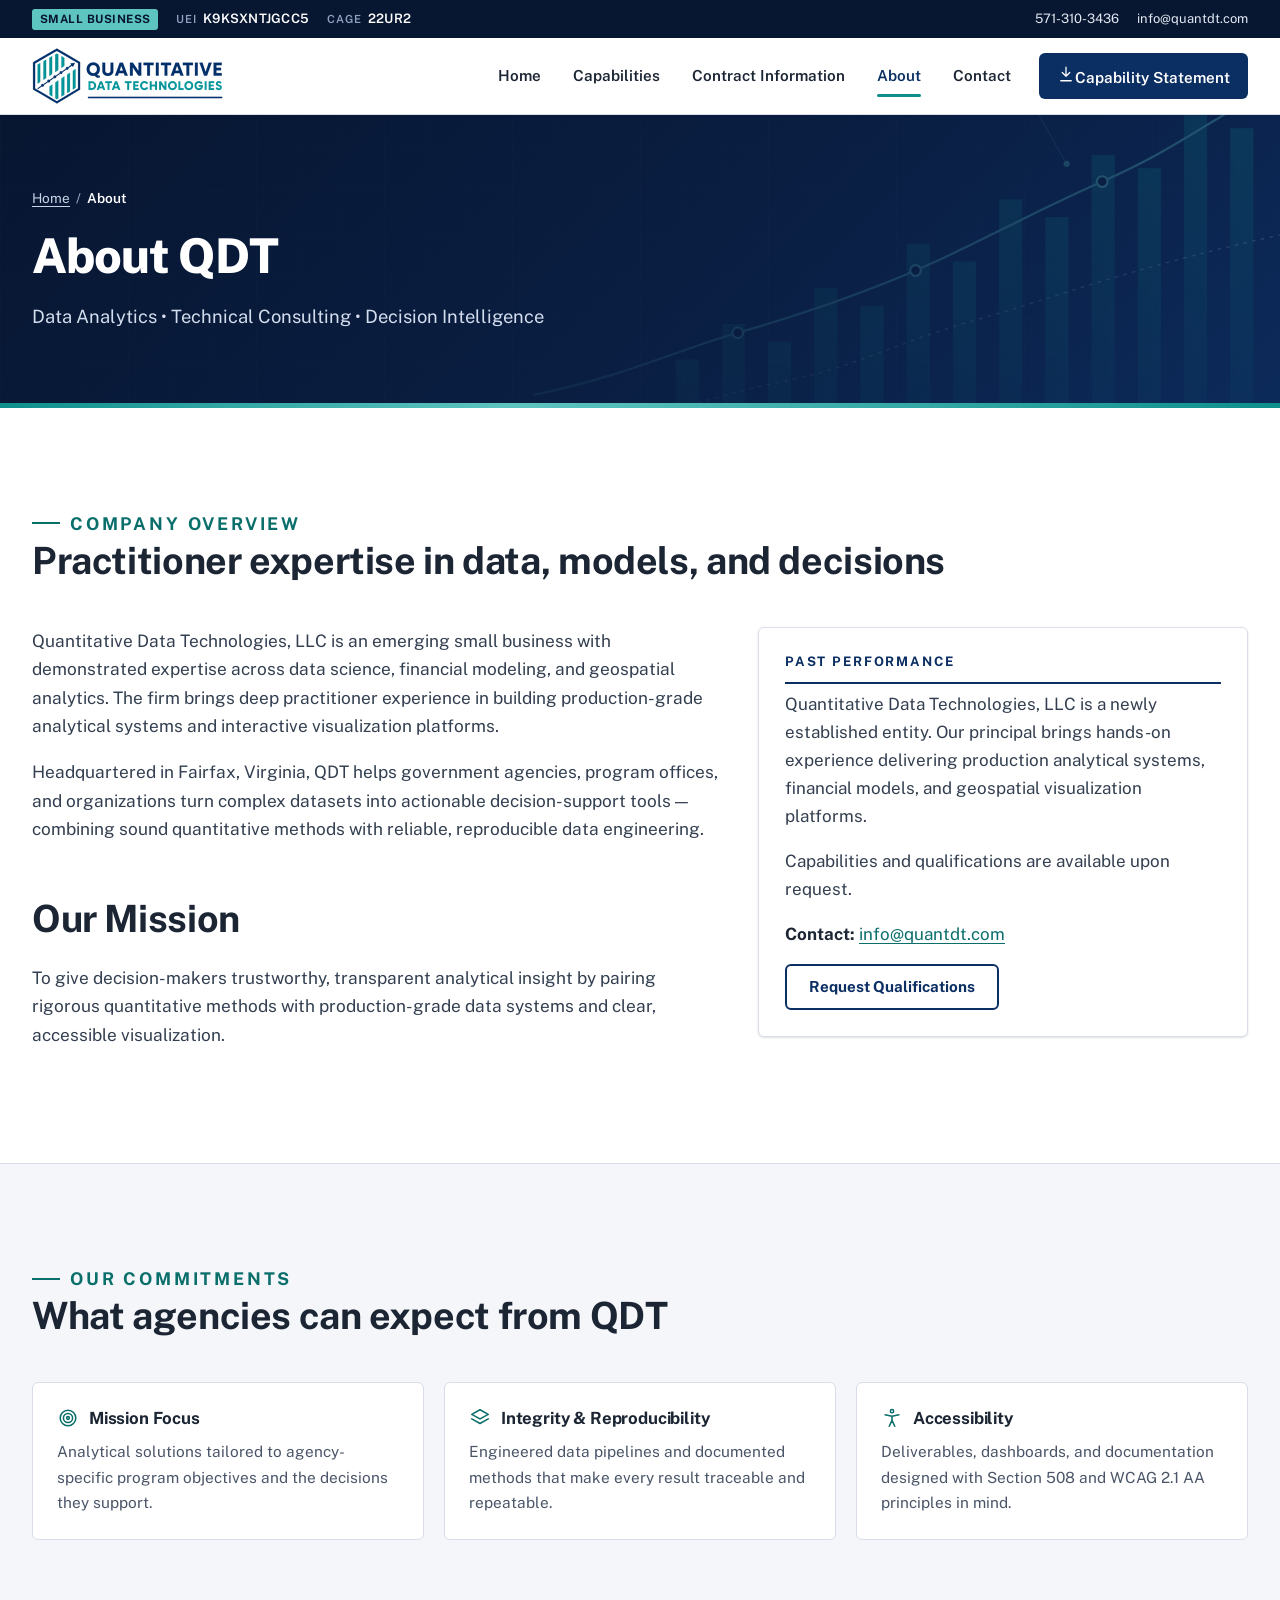
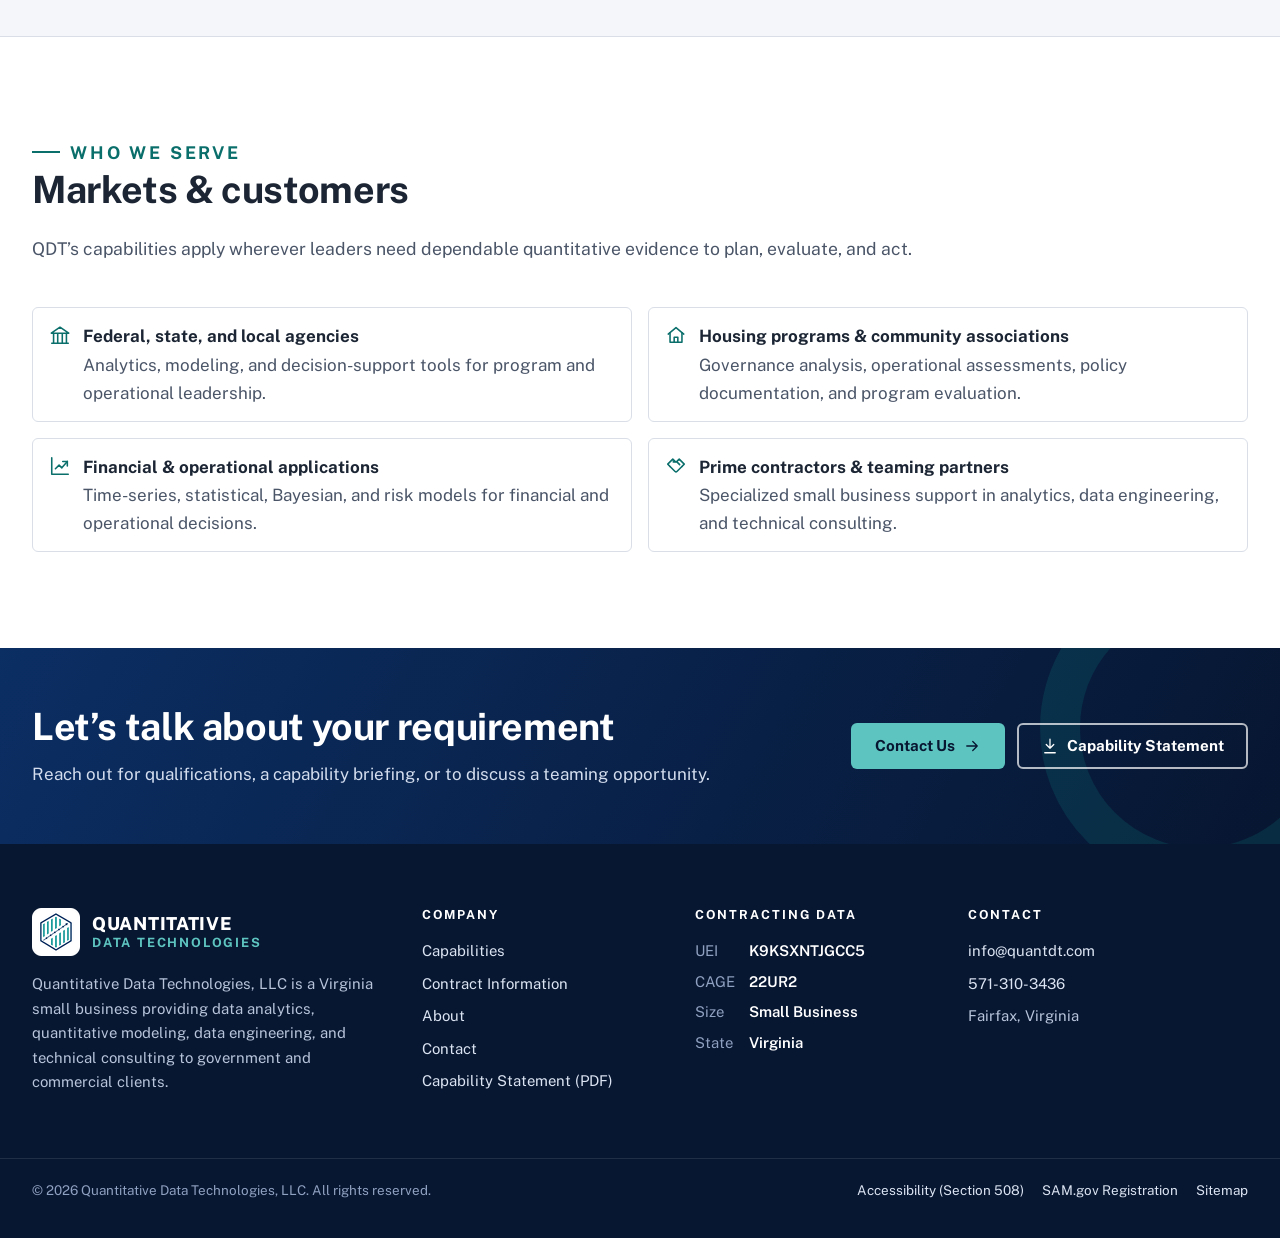
==== commit 9a78cc1a: "Fixed text wrapping of Contact email" ====
--- a/about/index.html
+++ b/about/index.html
@@ -1,18 +1,18 @@
 <!DOCTYPE html>
 <html lang="en-us">
-<head>
+<head><script src="/livereload.js?mindelay=10&amp;v=2&amp;port=4321&amp;path=livereload" data-no-instant defer></script>
 <meta charset="utf-8">
 <meta name="viewport" content="width=device-width, initial-scale=1">
 <title>About | Quantitative Data Technologies, LLC</title>
 <meta name="description" content="About Quantitative Data Technologies, LLC, a Fairfax, Virginia small business with practitioner expertise in data science, financial modeling, and geospatial analytics.">
-<link rel="canonical" href="https://www.quantdt.com/about/">
+<link rel="canonical" href="http://localhost:4321/about/">
 <meta name="theme-color" content="#0a1f44">
 <meta property="og:type" content="website">
 <meta property="og:site_name" content="Quantitative Data Technologies, LLC">
 <meta property="og:title" content="About | Quantitative Data Technologies, LLC">
 <meta property="og:description" content="About Quantitative Data Technologies, LLC, a Fairfax, Virginia small business with practitioner expertise in data science, financial modeling, and geospatial analytics.">
-<meta property="og:url" content="https://www.quantdt.com/about/">
-<meta property="og:image" content="https://www.quantdt.com/assets/img/og-image.png">
+<meta property="og:url" content="http://localhost:4321/about/">
+<meta property="og:image" content="http://localhost:4321/assets/img/og-image.png">
 <meta property="og:image:width" content="1200">
 <meta property="og:image:height" content="630">
 <meta property="og:image:alt" content="Quantitative Data Technologies, LLC logo">
@@ -24,9 +24,7 @@
 <link rel="preconnect" href="https://fonts.gstatic.com" crossorigin>
 <link href="https://fonts.googleapis.com/css2?family=Public+Sans:wght@400;600;700;800&display=swap" rel="stylesheet">
 <link rel="stylesheet" href="/css/site.min.2c30ae8a1f58b4bc2d795891eb88d10ca9dca17c7596b74b586d5e8fbc77325f.css" integrity="sha256-LDCuih9YtLwteViR64jRDKncoXx1lrdLWG1ej7x3Ml8=">
-<script type="application/ld+json">{"@context":"https://schema.org","@type":"Organization","address":{"@type":"PostalAddress","addressCountry":"US","addressLocality":"Fairfax","addressRegion":"VA"},"alternateName":"QDT","identifier":[{"@type":"PropertyValue","propertyID":"UEI","value":"K9KSXNTJGCC5"},{"@type":"PropertyValue","propertyID":"CAGE","value":"22UR2"}],"knowsAbout":["Data analytics","Data visualization","Quantitative modeling","Statistical analysis","Data engineering","Scientific and technical consulting","Management consulting"],"logo":"https://www.quantdt.com/assets/img/qdt-logo@3x.png","name":"Quantitative Data Technologies, LLC","slogan":"Data Analytics • Technical Consulting • Decision Intelligence","url":"https://www.quantdt.com/"}</script>
-<script async src="https://www.googletagmanager.com/gtag/js?id=G-QYPFFCB6VG"></script>
-<script>window.dataLayer=window.dataLayer||[];function gtag(){dataLayer.push(arguments);}gtag('js',new Date());gtag('config','G-QYPFFCB6VG');</script>
+<script type="application/ld+json">{"@context":"https://schema.org","@type":"Organization","address":{"@type":"PostalAddress","addressCountry":"US","addressLocality":"Fairfax","addressRegion":"VA"},"alternateName":"QDT","identifier":[{"@type":"PropertyValue","propertyID":"UEI","value":"K9KSXNTJGCC5"},{"@type":"PropertyValue","propertyID":"CAGE","value":"22UR2"}],"knowsAbout":["Data analytics","Data visualization","Quantitative modeling","Statistical analysis","Data engineering","Scientific and technical consulting","Management consulting"],"logo":"http://localhost:4321/assets/img/qdt-logo@3x.png","name":"Quantitative Data Technologies, LLC","slogan":"Data Analytics • Technical Consulting • Decision Intelligence","url":"http://localhost:4321/"}</script>
 </head>
 
 <body>
@@ -113,7 +111,8 @@
     <div class="panel">
       <h3 id="pp-title">Past Performance</h3>
       <p>Quantitative Data Technologies, LLC is a newly established entity. Our principal brings hands-on experience delivering production analytical systems, financial models, and geospatial visualization platforms.</p>
-      <p class="mb-0">Capabilities and qualifications are available upon request.</p>
+      <p>Capabilities and qualifications are available upon request.</p>
+      <p class="mb-0"><strong>Contact:</strong> <a class="js-obf" href="/contact/" data-obf="email" data-v="bW9jLnRkdG5hdXFAb2ZuaQ=="><span class="obf-text">info [at] quantdt [dot] com</span></a></p>
       <a class="btn btn-outline" href="/contact/">Request Qualifications</a>
     </div>
   </div>
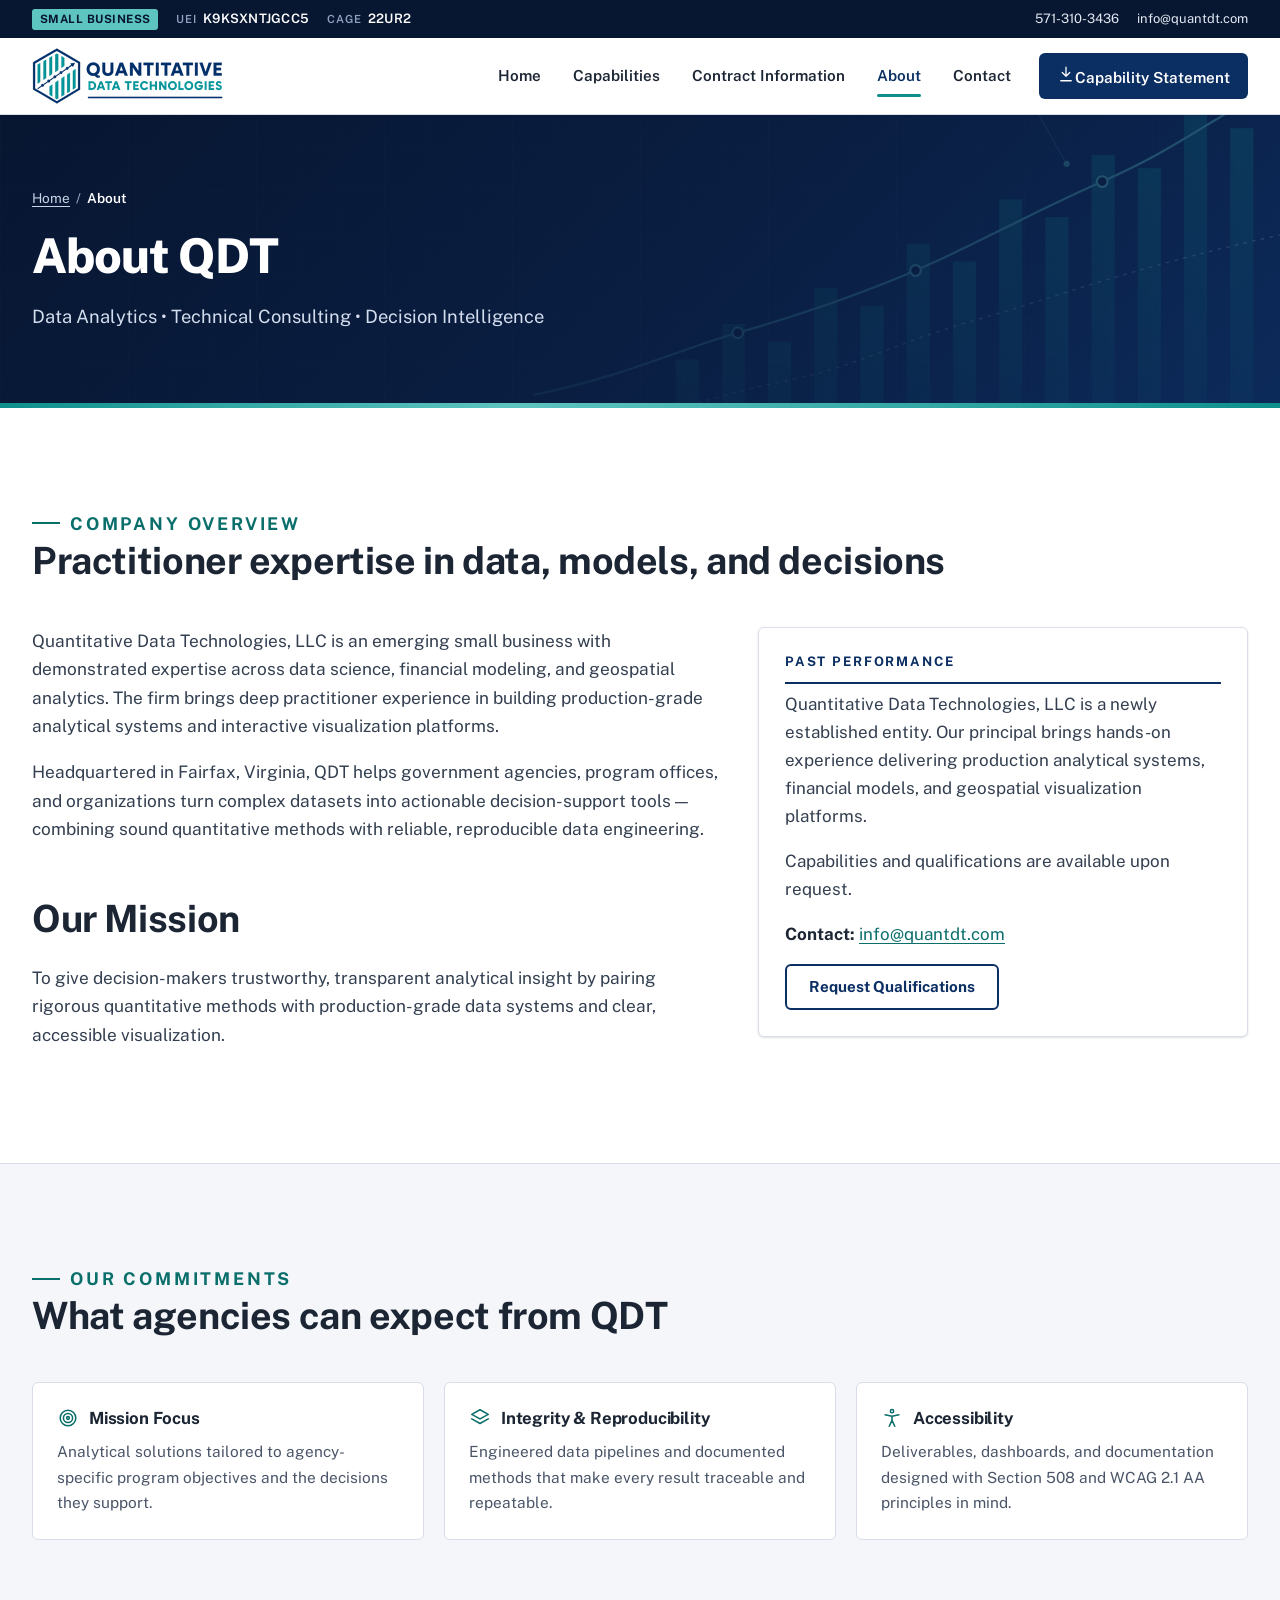
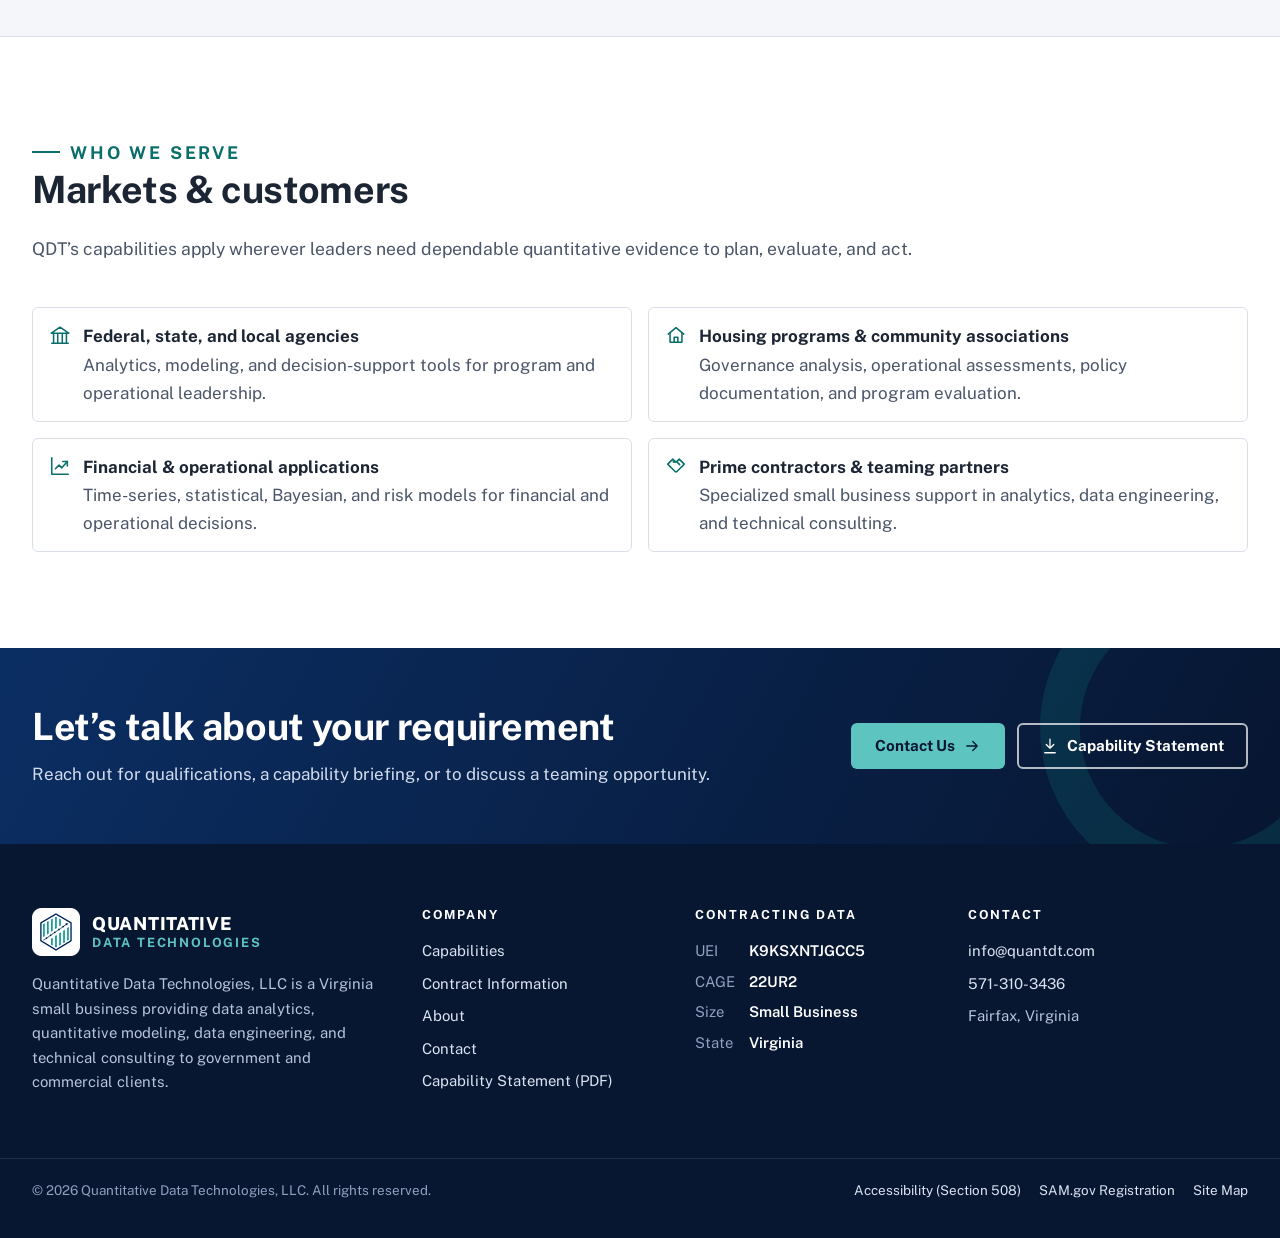
==== commit edd463ca: "Updated sitemap" ====
--- a/about/index.html
+++ b/about/index.html
@@ -1,18 +1,18 @@
 <!DOCTYPE html>
 <html lang="en-us">
-<head><script src="/livereload.js?mindelay=10&amp;v=2&amp;port=4321&amp;path=livereload" data-no-instant defer></script>
+<head>
 <meta charset="utf-8">
 <meta name="viewport" content="width=device-width, initial-scale=1">
 <title>About | Quantitative Data Technologies, LLC</title>
 <meta name="description" content="About Quantitative Data Technologies, LLC, a Fairfax, Virginia small business with practitioner expertise in data science, financial modeling, and geospatial analytics.">
-<link rel="canonical" href="http://localhost:4321/about/">
+<link rel="canonical" href="https://www.quantdt.com/about/">
 <meta name="theme-color" content="#0a1f44">
 <meta property="og:type" content="website">
 <meta property="og:site_name" content="Quantitative Data Technologies, LLC">
 <meta property="og:title" content="About | Quantitative Data Technologies, LLC">
 <meta property="og:description" content="About Quantitative Data Technologies, LLC, a Fairfax, Virginia small business with practitioner expertise in data science, financial modeling, and geospatial analytics.">
-<meta property="og:url" content="http://localhost:4321/about/">
-<meta property="og:image" content="http://localhost:4321/assets/img/og-image.png">
+<meta property="og:url" content="https://www.quantdt.com/about/">
+<meta property="og:image" content="https://www.quantdt.com/assets/img/og-image.png">
 <meta property="og:image:width" content="1200">
 <meta property="og:image:height" content="630">
 <meta property="og:image:alt" content="Quantitative Data Technologies, LLC logo">
@@ -23,8 +23,10 @@
 <link rel="preconnect" href="https://fonts.googleapis.com">
 <link rel="preconnect" href="https://fonts.gstatic.com" crossorigin>
 <link href="https://fonts.googleapis.com/css2?family=Public+Sans:wght@400;600;700;800&display=swap" rel="stylesheet">
-<link rel="stylesheet" href="/css/site.min.2c30ae8a1f58b4bc2d795891eb88d10ca9dca17c7596b74b586d5e8fbc77325f.css" integrity="sha256-LDCuih9YtLwteViR64jRDKncoXx1lrdLWG1ej7x3Ml8=">
-<script type="application/ld+json">{"@context":"https://schema.org","@type":"Organization","address":{"@type":"PostalAddress","addressCountry":"US","addressLocality":"Fairfax","addressRegion":"VA"},"alternateName":"QDT","identifier":[{"@type":"PropertyValue","propertyID":"UEI","value":"K9KSXNTJGCC5"},{"@type":"PropertyValue","propertyID":"CAGE","value":"22UR2"}],"knowsAbout":["Data analytics","Data visualization","Quantitative modeling","Statistical analysis","Data engineering","Scientific and technical consulting","Management consulting"],"logo":"http://localhost:4321/assets/img/qdt-logo@3x.png","name":"Quantitative Data Technologies, LLC","slogan":"Data Analytics • Technical Consulting • Decision Intelligence","url":"http://localhost:4321/"}</script>
+<link rel="stylesheet" href="/css/site.min.45060effc8d9d5b76dfc26aebc2217cb84a02e7dcdc799587ff524b3d1f1b7d0.css" integrity="sha256-RQYO/8jZ1bdt/CauvCIXy4SgLn3Nx5lYf/Uks9Hxt9A=">
+<script type="application/ld+json">{"@context":"https://schema.org","@type":"Organization","address":{"@type":"PostalAddress","addressCountry":"US","addressLocality":"Fairfax","addressRegion":"VA"},"alternateName":"QDT","identifier":[{"@type":"PropertyValue","propertyID":"UEI","value":"K9KSXNTJGCC5"},{"@type":"PropertyValue","propertyID":"CAGE","value":"22UR2"}],"knowsAbout":["Data analytics","Data visualization","Quantitative modeling","Statistical analysis","Data engineering","Scientific and technical consulting","Management consulting"],"logo":"https://www.quantdt.com/assets/img/qdt-logo@3x.png","name":"Quantitative Data Technologies, LLC","slogan":"Data Analytics • Technical Consulting • Decision Intelligence","url":"https://www.quantdt.com/"}</script>
+<script async src="https://www.googletagmanager.com/gtag/js?id=G-QYPFFCB6VG"></script>
+<script>window.dataLayer=window.dataLayer||[];function gtag(){dataLayer.push(arguments);}gtag('js',new Date());gtag('config','G-QYPFFCB6VG');</script>
 </head>
 
 <body>
@@ -205,7 +207,7 @@
       <ul>
         <li><a href="/accessibility/">Accessibility (Section 508)</a></li>
         <li><a href="/contracting/">SAM.gov Registration</a></li>
-        <li><a href="/sitemap.xml">Sitemap</a></li>
+        <li><a href="/sitemap/">Site Map</a></li>
       </ul>
     </div>
   </div>
--- a/css/site.min.45060effc8d9d5b76dfc26aebc2217cb84a02e7dcdc799587ff524b3d1f1b7d0.css
+++ b/css/site.min.45060effc8d9d5b76dfc26aebc2217cb84a02e7dcdc799587ff524b3d1f1b7d0.css
@@ -0,0 +1 @@
+:root{--navy-950:#071631;--navy-900:#0a1f44;--navy-800:#0b2e63;--navy-700:#16407f;--navy-100:#e6ecf5;--teal-500:#0e8f8c;--teal-700:#0a6e6b;--teal-100:#e3f3f2;--teal-300:#5ec4c0;--ink:#1b2533;--body:#333f50;--muted:#4a5568;--line:#d9dee7;--surface:#f4f6f9;--white:#ffffff;--font:"Public Sans", "Segoe UI", system-ui, -apple-system, Roboto, Arial, sans-serif;--radius:6px;--shadow-sm:0 1px 2px rgba(10, 31, 68, .06), 0 1px 3px rgba(10, 31, 68, .08);--shadow-md:0 6px 24px rgba(10, 31, 68, .10);--container:1320px;--gutter:clamp(16px, 4vw, 32px)}*,*::before,*::after{box-sizing:border-box}html{scroll-behavior:smooth;-webkit-text-size-adjust:100%;scroll-padding-top:96px}@media(prefers-reduced-motion:reduce){html{scroll-behavior:auto}*,*::before,*::after{transition:none!important;animation:none!important}}body{margin:0;font-family:var(--font);font-size:1.0625rem;line-height:1.65;color:var(--body);background:var(--white);text-rendering:optimizeLegibility}img,svg{max-width:100%}h1,h2,h3,h4{color:var(--ink);line-height:1.2;margin:0 0 .6em;font-weight:700;letter-spacing:-.01em}h1{font-size:clamp(2.1rem,4.6vw,3.4rem);font-weight:800;letter-spacing:-.02em}h2{font-size:clamp(1.65rem,3vw,2.35rem)}h3{font-size:1.25rem}p{margin:0 0 1em}a{color:var(--teal-700);text-underline-offset:3px}a:hover{color:var(--navy-800)}strong{color:var(--ink);font-weight:700}:focus-visible{outline:3px solid var(--teal-500);outline-offset:2px;border-radius:2px}.visually-hidden{position:absolute!important;width:1px;height:1px;padding:0;margin:-1px;overflow:hidden;clip:rect(0 0 0 0);white-space:nowrap;border:0}.skip-link{position:absolute;left:12px;top:-60px;z-index:1000;background:var(--teal-300);color:var(--navy-950);font-weight:700;padding:10px 16px;border-radius:var(--radius);text-decoration:none}.skip-link:focus{top:12px}.container{width:100%;max-width:var(--container);margin:0 auto;padding:0 var(--gutter)}.utility-bar{background:var(--navy-950);color:#c8d3e6;font-size:.8125rem}.utility-bar .container{display:flex;justify-content:space-between;align-items:center;gap:16px;min-height:38px;flex-wrap:wrap}.utility-bar ul{list-style:none;margin:0;padding:0;display:flex;flex-wrap:wrap;gap:4px 18px}.utility-bar li{display:flex;align-items:center;gap:6px}.utility-bar .label{color:#8fa1c0;text-transform:uppercase;letter-spacing:.08em;font-size:.7rem;font-weight:600}.utility-bar .value{color:var(--white);font-weight:600;letter-spacing:.02em}.utility-bar a{color:#e3e9f3;text-decoration:none}.utility-bar a:hover{color:var(--teal-300);text-decoration:underline}.utility-bar .sb-badge{background:var(--teal-300);color:var(--navy-950);font-weight:700;padding:1px 8px;border-radius:3px;font-size:.72rem;letter-spacing:.04em}@media(max-width:760px){.utility-bar .contact-links{display:none}}.site-header{position:sticky;top:0;z-index:100;background:var(--white);border-bottom:1px solid var(--line);box-shadow:var(--shadow-sm)}.site-header .container{display:flex;align-items:center;justify-content:space-between;gap:24px;min-height:76px}.brand{display:flex;align-items:center;gap:12px;text-decoration:none;color:inherit}.brand-mark{width:48px;height:48px;flex:none}.brand-logo{display:block;height:56px;width:auto}.brand-text{display:flex;flex-direction:column;line-height:1.05;white-space:nowrap}.brand-text .b1{font-weight:800;font-size:1.12rem;color:var(--navy-800);letter-spacing:.04em}.brand-text .b2{font-weight:700;font-size:.8rem;color:var(--teal-700);letter-spacing:.14em;margin-top:3px}.primary-nav ul{list-style:none;margin:0;padding:0;display:flex;align-items:center;gap:4px}.primary-nav a{display:block;padding:10px 14px;color:var(--ink);text-decoration:none;font-weight:600;font-size:.95rem;border-radius:var(--radius);position:relative;white-space:nowrap}.primary-nav a:hover{background:var(--surface);color:var(--navy-800)}.primary-nav a[aria-current=page]{color:var(--navy-800)}.primary-nav a[aria-current=page]::after{content:"";position:absolute;left:14px;right:14px;bottom:2px;height:3px;background:var(--teal-500);border-radius:2px}.primary-nav .nav-cta{margin-left:10px}.nav-toggle{display:none;background:0 0;border:1px solid var(--line);border-radius:var(--radius);padding:8px 12px;font:inherit;font-weight:600;color:var(--navy-800);cursor:pointer;align-items:center;gap:8px}.nav-toggle svg{width:20px;height:20px}@media(max-width:1100px){.nav-toggle{display:inline-flex}.primary-nav{position:absolute;left:0;right:0;top:100%;background:var(--white);border-bottom:1px solid var(--line);box-shadow:var(--shadow-md);display:none}.primary-nav.is-open{display:block}.primary-nav ul{flex-direction:column;align-items:stretch;padding:8px var(--gutter)18px;gap:0}.primary-nav a{padding:14px 8px;border-bottom:1px solid var(--surface);border-radius:0}.primary-nav a[aria-current=page]::after{left:0;right:auto;top:10px;bottom:10px;width:3px;height:auto}.primary-nav .nav-cta{margin:14px 0 0}.primary-nav .nav-cta a{text-align:center;border-bottom:0}}@media(max-width:420px){.brand-logo{height:46px}}.btn{display:inline-flex;align-items:center;justify-content:center;gap:8px;padding:12px 22px;border-radius:var(--radius);font-weight:700;font-size:.95rem;text-decoration:none;border:2px solid transparent;cursor:pointer;line-height:1.2;transition:background .15s,color .15s,border-color .15s}.btn svg{width:18px;height:18px;flex:none}.btn-primary{background:var(--navy-800);color:var(--white)}.btn-primary:hover{background:var(--navy-900);color:var(--white)}.btn-accent{background:var(--teal-300);color:var(--navy-950)}.btn-accent:hover{background:#86d6d2;color:var(--navy-950)}.btn-outline-light{border-color:rgba(255,255,255,.7);color:var(--white)}.btn-outline-light:hover{background:var(--white);color:var(--navy-900)}.btn-outline{border-color:var(--navy-800);color:var(--navy-800)}.btn-outline:hover{background:var(--navy-800);color:var(--white)}.primary-nav .nav-cta a.btn{padding:10px 16px;color:var(--white)}.primary-nav .nav-cta a.btn:hover{background:var(--navy-900);color:var(--white)}.hero{position:relative;overflow:hidden;color:#dbe4f2;background:radial-gradient(1200px 600px at 85% 20%,#14407e 0%,rgba(20,64,126,0) 60%),linear-gradient(135deg,var(--navy-950) 0%,var(--navy-900) 55%,#0c2a5a 100%)}.hero::after{content:"";position:absolute;left:0;right:0;bottom:0;height:6px;background:linear-gradient(90deg,var(--teal-500),var(--teal-300) 40%,var(--teal-500))}.hero-art{position:absolute;inset:0;width:100%;height:100%;pointer-events:none;opacity:.55}.hero .container{position:relative;display:grid;grid-template-columns:minmax(0,1.35fr)minmax(0,1fr);gap:56px;align-items:center;padding-top:clamp(56px,8vw,104px);padding-bottom:clamp(64px,9vw,112px)}.hero h1{color:var(--white);margin-bottom:.45em}.hero h1 .accent{color:var(--teal-300)}.hero .lead{font-size:clamp(1.05rem,1.6vw,1.25rem);color:#d3ddee;max-width:40em}.hero .actions{display:flex;flex-wrap:wrap;gap:12px;margin-top:30px}.eyebrow{display:inline-flex;align-items:center;gap:10px;font-size:.78rem;font-weight:700;letter-spacing:.16em;text-transform:uppercase;color:var(--teal-300);margin-bottom:18px}.eyebrow::before{content:"";width:28px;height:2px;background:currentColor}.eyebrow.dark{color:var(--teal-700)}.facts-card{background:rgba(255,255,255,6%);border:1px solid rgba(255,255,255,.16);border-radius:10px;padding:26px 26px 20px;backdrop-filter:blur(4px)}.facts-card h2{color:var(--white);font-size:.82rem;letter-spacing:.16em;text-transform:uppercase;margin:0 0 14px;padding-bottom:12px;border-bottom:2px solid var(--teal-300)}.facts-card dl{margin:0;display:grid;grid-template-columns:auto 1fr}.facts-card dt,.facts-card dd{padding:10px 0;border-bottom:1px solid rgba(255,255,255,.1);margin:0}.facts-card dt{color:#c5d1e6;font-size:.82rem;font-weight:600;text-transform:uppercase;letter-spacing:.06em;padding-right:18px}.facts-card dd{color:var(--white);font-weight:600;text-align:right;font-variant-numeric:tabular-nums}.facts-card dl>:nth-last-child(-n+2){border-bottom:0}.facts-card .facts-foot{margin:14px 0 0;font-size:.85rem}.facts-card .facts-foot a{color:#8fe0dc;font-weight:600}.facts-card .facts-foot a:hover{color:var(--white)}@media(max-width:900px){.hero .container{grid-template-columns:1fr;gap:40px}}.page-hero{position:relative;color:#d3ddee;background:linear-gradient(135deg,var(--navy-950) 0%,var(--navy-900) 60%,#0c2a5a 100%);overflow:hidden}.page-hero::after{content:"";position:absolute;left:0;right:0;bottom:0;height:5px;background:linear-gradient(90deg,var(--teal-500),var(--teal-300) 40%,var(--teal-500))}.page-hero .hero-art{opacity:.35}.page-hero .container{position:relative;padding-top:clamp(40px,6vw,72px);padding-bottom:clamp(44px,6vw,76px)}.page-hero h1{color:var(--white);font-size:clamp(2rem,4vw,3rem);margin-bottom:.35em}.page-hero .lead{font-size:clamp(1.02rem,1.5vw,1.15rem);margin:0}.breadcrumb ol{list-style:none;margin:0 0 18px;padding:0;display:flex;flex-wrap:wrap;gap:6px;font-size:.85rem}.breadcrumb li{display:flex;align-items:center;gap:6px;color:#9fb2d1}.breadcrumb li+li::before{content:"/";color:#9fb2d1}.breadcrumb a{color:#c8d3e6}.breadcrumb a:hover{color:var(--teal-300)}.breadcrumb [aria-current]{color:var(--white);font-weight:600}.section{padding:clamp(56px,8vw,96px)0}.section.alt{background:var(--surface);border-top:1px solid var(--line);border-bottom:1px solid var(--line)}.section.tight{padding:clamp(40px,6vw,64px)0}.section-head{margin-bottom:44px}.section-head.center{margin-left:auto;margin-right:auto;text-align:center}.section-head.center .eyebrow{justify-content:center}.section-head p{font-size:1.1rem;color:var(--muted);margin:0}.rule{width:64px;height:4px;background:var(--teal-300);border:0;margin:0 0 20px;border-radius:2px}.card-grid{display:grid;grid-template-columns:repeat(6,1fr);gap:24px}.card-grid>*{grid-column:span 2}.card-grid>:nth-child(4){grid-column:2/span 2}.card-grid>:nth-child(5){grid-column:4/span 2}@media(max-width:980px){.card-grid{grid-template-columns:repeat(2,1fr)}.card-grid>*,.card-grid>:nth-child(4){grid-column:auto}.card-grid>:nth-child(5){grid-column:1/-1}}@media(max-width:640px){.card-grid{grid-template-columns:1fr}.card-grid>:nth-child(5){grid-column:auto}}.cap-card{position:relative;display:flex;flex-direction:column;background:var(--white);border:1px solid var(--line);border-top:4px solid var(--navy-800);border-radius:var(--radius);padding:28px 26px 24px;box-shadow:var(--shadow-sm);transition:box-shadow .2s,transform .2s,border-top-color .2s}.cap-card:hover{box-shadow:var(--shadow-md);transform:translateY(-2px);border-top-color:var(--teal-500)}.cap-card h3{font-size:1.15rem;margin-bottom:.5em}.cap-card h3 a{color:var(--ink);text-decoration:none}.cap-card h3 a::after{content:"";position:absolute;inset:0}.cap-card p{color:var(--muted);font-size:.98rem;flex:1}.cap-card .more{font-weight:700;font-size:.9rem;color:var(--teal-700);display:inline-flex;align-items:center;gap:6px}.cap-card .more svg{width:16px;height:16px;transition:transform .2s}.cap-card:hover .more svg{transform:translateX(3px)}.icon-tile{width:64px;height:64px;border-radius:16%;display:grid;place-items:center;background:radial-gradient(120% 90% at 50% 20%,#3d5273 0%,#283f63 55%,#172b4c 100%);border:2px solid #059191;color:var(--white);margin-bottom:18px;flex:none}.icon-tile svg{width:34px;height:34px}.cap-thumb{display:block;width:64px;height:64px;margin-bottom:18px;flex:none}.capability-head .cap-thumb{margin:0;width:72px;height:72px}.icon-tile svg .acc{stroke:var(--teal-300)}.approach{display:grid;grid-template-columns:repeat(4,1fr);gap:28px;counter-reset:step}@media(max-width:980px){.approach{grid-template-columns:repeat(2,1fr)}}@media(max-width:560px){.approach{grid-template-columns:1fr}}.approach li{list-style:none;position:relative;padding-top:22px;border-top:3px solid var(--navy-800)}.approach li::before{counter-increment:step;content:"0" counter(step);display:block;font-size:.85rem;font-weight:800;letter-spacing:.12em;color:var(--teal-700);margin-bottom:8px}.approach h3{font-size:1.1rem}.approach p{color:var(--muted);font-size:.98rem;margin:0}ol.approach{padding:0;margin:0}.snapshot{display:grid;grid-template-columns:1fr 1fr .8fr;gap:24px}@media(max-width:980px){.snapshot{grid-template-columns:1fr 1fr}.snapshot>:last-child{grid-column:1/-1}}@media(max-width:640px){.snapshot{grid-template-columns:1fr}}.panel{background:var(--white);border:1px solid var(--line);border-radius:var(--radius);padding:26px;box-shadow:var(--shadow-sm)}.panel h3{font-size:.82rem;letter-spacing:.14em;text-transform:uppercase;color:var(--navy-800);padding-bottom:12px;margin-bottom:6px;border-bottom:2px solid var(--navy-800)}.code-list{list-style:none;margin:0;padding:0}.code-list li{display:grid;grid-template-columns:74px 1fr;gap:12px;padding:9px 0;border-bottom:1px solid var(--surface);font-size:.95rem;align-items:baseline}.code-list li:last-child{border-bottom:0}.code{font-weight:800;color:var(--navy-800);font-variant-numeric:tabular-nums;letter-spacing:.02em}.panel.dark{background:var(--navy-900);border-color:var(--navy-900);color:#d3ddee}.panel.dark h3{color:var(--white);border-bottom-color:var(--teal-300)}.panel.dark dl{margin:0 0 18px}.panel.dark dt{color:#9fb2d1;font-size:.78rem;text-transform:uppercase;letter-spacing:.08em;font-weight:600;margin-top:12px}.panel.dark dd{margin:2px 0 0;color:var(--white);font-weight:700;font-size:1.05rem}.panel.dark .btn{width:100%;margin-top:8px}.chip{display:inline-flex;align-items:center;gap:6px;padding:3px 10px;border-radius:999px;font-size:.82rem;font-weight:700;background:var(--navy-100);color:var(--navy-800);border:1px solid #c9d5e8;font-variant-numeric:tabular-nums}.chip.teal{background:var(--teal-100);color:var(--teal-700);border-color:#bfe2df}.chips{display:flex;flex-wrap:wrap;gap:8px}.cta-band{background:linear-gradient(120deg,var(--navy-800),var(--navy-950));color:#d3ddee;position:relative;overflow:hidden}.cta-band .container{display:flex;align-items:center;justify-content:space-between;gap:32px;padding-top:56px;padding-bottom:56px;flex-wrap:wrap;position:relative}.cta-band h2{color:var(--white);margin-bottom:.3em}.cta-band p{margin:0}.cta-band .container>div:first-child{flex:1 1 520px}.cta-band .actions{display:flex;flex-wrap:wrap;gap:12px}.cta-band::before{content:"";position:absolute;right:-80px;top:-80px;width:320px;height:320px;border:40px solid rgba(14,143,140,.18);border-radius:50%}.with-sidebar{display:grid;grid-template-columns:260px minmax(0,1fr);gap:56px;align-items:start}@media(max-width:980px){.with-sidebar{grid-template-columns:1fr;gap:32px}}.side-nav{position:sticky;top:100px;border-left:3px solid var(--line)}.side-nav h2{font-size:.78rem;text-transform:uppercase;letter-spacing:.14em;color:var(--muted);margin:0 0 10px 18px}.side-nav ul{list-style:none;margin:0;padding:0}.side-nav a{display:block;padding:9px 18px;margin-left:-3px;border-left:3px solid transparent;color:var(--ink);text-decoration:none;font-weight:600;font-size:.95rem;line-height:1.35}.side-nav a:hover,.side-nav a.is-active{border-left-color:var(--teal-500);color:var(--navy-800);background:var(--surface)}.side-nav .side-cta{margin:24px 0 0 18px}@media(max-width:980px){.side-nav{position:static}.side-nav .side-cta{display:none}}.capability{padding:0 0 48px;margin-bottom:48px;border-bottom:1px solid var(--line);scroll-margin-top:110px}.capability:last-child{border-bottom:0;margin-bottom:0;padding-bottom:0}.capability-head{display:flex;gap:20px;align-items:flex-start}.capability-head .icon-tile{margin:0}.capability-head h2{font-size:clamp(1.45rem,2.4vw,1.85rem);margin:0 0 .35em}.capability .summary{font-size:1.1rem;color:var(--body)}.capability-body{display:grid;grid-template-columns:minmax(0,1fr)300px;gap:28px;margin-top:24px}@media(max-width:760px){.capability-body{grid-template-columns:1fr}.capability-head{flex-direction:column;gap:14px}}.capability-body h3{font-size:.8rem;text-transform:uppercase;letter-spacing:.14em;color:var(--navy-800);margin-bottom:12px}.check-list{list-style:none;margin:0;padding:0}.check-list li{position:relative;padding:6px 0 6px 30px}.check-list li::before{content:"";position:absolute;left:0;top:11px;width:18px;height:18px;border-radius:50%;background:var(--teal-100)url("data:image/svg+xml,%3Csvg xmlns='http://www.w3.org/2000/svg' viewBox='0 0 24 24' fill='none' stroke='%230a6e6b' stroke-width='3.2' stroke-linecap='round' stroke-linejoin='round'%3E%3Cpath d='M6 12.5l4 4 8-9'/%3E%3C/svg%3E")50%/12px no-repeat}.codes-box{background:var(--surface);border:1px solid var(--line);border-radius:var(--radius);padding:20px}.codes-box h4{font-size:.75rem;text-transform:uppercase;letter-spacing:.12em;color:var(--muted);margin:0 0 8px}.codes-box .chips+h4{margin-top:16px}.data-table{width:100%;border-collapse:collapse;font-size:.98rem;background:var(--white)}.data-table caption{text-align:left;font-weight:700;color:var(--ink);padding:0 0 10px;font-size:1.05rem}.data-table th,.data-table td{text-align:left;padding:13px 16px;border-bottom:1px solid var(--line);vertical-align:top}.data-table thead th{background:var(--navy-900);color:var(--white);font-size:.78rem;text-transform:uppercase;letter-spacing:.1em;font-weight:700;border-bottom:0}.data-table tbody tr:nth-child(even){background:#f8f9fb}.data-table tbody th{color:var(--ink);font-weight:700;white-space:nowrap}.data-table td.code-cell{font-weight:800;color:var(--navy-800);white-space:nowrap;font-variant-numeric:tabular-nums}.table-wrap{overflow-x:auto;border:1px solid var(--line);border-radius:var(--radius);box-shadow:var(--shadow-sm)}.table-wrap .data-table tbody tr:last-child>*{border-bottom:0}.table-note{font-size:.88rem;color:var(--muted);margin-top:10px}.two-col{display:grid;grid-template-columns:1fr 1fr;gap:40px;align-items:start}.two-col.wide-left{grid-template-columns:1.4fr 1fr}@media(max-width:900px){.two-col,.two-col.wide-left{grid-template-columns:1fr}}.id-grid{display:grid;grid-template-columns:repeat(4,1fr);gap:0;border:1px solid var(--line);border-radius:var(--radius);overflow:hidden;background:var(--white);box-shadow:var(--shadow-sm)}.id-grid>div{padding:22px;border-right:1px solid var(--line)}.id-grid>div:last-child{border-right:0}.id-grid .k{font-size:.75rem;font-weight:700;text-transform:uppercase;letter-spacing:.12em;color:var(--muted)}.id-grid .v{font-size:1.45rem;font-weight:800;color:var(--navy-800);letter-spacing:.02em;margin-top:4px;font-variant-numeric:tabular-nums;word-break:break-word}.id-grid .s{font-size:.85rem;color:var(--muted);margin-top:2px}@media(max-width:900px){.id-grid{grid-template-columns:1fr 1fr}.id-grid>div:nth-child(2){border-right:0}.id-grid>div:nth-child(-n+2){border-bottom:1px solid var(--line)}}@media(max-width:480px){.id-grid{grid-template-columns:1fr}.id-grid>div{border-right:0;border-bottom:1px solid var(--line)}.id-grid>div:last-child{border-bottom:0}}.engage-grid{display:grid;grid-template-columns:repeat(4,1fr);gap:20px}@media(max-width:980px){.engage-grid{grid-template-columns:repeat(2,1fr)}}@media(max-width:560px){.engage-grid{grid-template-columns:1fr}}.engage{background:var(--white);border:1px solid var(--line);border-radius:var(--radius);padding:24px;border-left:4px solid var(--teal-500)}.engage h3{font-size:1.05rem}.engage p{color:var(--muted);font-size:.95rem;margin:0}.callout{border-left:4px solid var(--teal-500);background:var(--teal-100);padding:20px 24px;border-radius:0 var(--radius)var(--radius)0}.callout p:last-child{margin-bottom:0}.prose{max-width:960px}.prose p{font-size:1.08rem}.prose h2{margin-top:1.4em}.prose>h2:first-child{margin-top:0}.prose ul{padding-left:1.3em}.prose li{margin:.35em 0}.prose li::marker{color:var(--teal-500)}.stat-row{display:grid;grid-template-columns:repeat(3,1fr);gap:20px;margin-top:8px}@media(max-width:640px){.stat-row{grid-template-columns:1fr}}.value-card{background:var(--white);border:1px solid var(--line);border-radius:var(--radius);padding:24px}.value-card h3{font-size:1.05rem;display:flex;align-items:center;gap:10px}.value-card h3 svg{width:22px;height:22px;color:var(--teal-700);flex:none}.value-card p{color:var(--muted);font-size:.96rem;margin:0}.market-list{list-style:none;padding:0;margin:0;display:grid;grid-template-columns:repeat(2,minmax(0,1fr));gap:16px}@media(max-width:760px){.market-list{grid-template-columns:1fr}}.market-list li{display:flex;gap:12px;align-items:flex-start;padding:14px 16px;background:var(--white);border:1px solid var(--line);border-radius:var(--radius)}.market-list svg{width:22px;height:22px;color:var(--teal-700);flex:none;margin-top:2px}.contact-grid{display:grid;grid-template-columns:repeat(3,1fr);gap:20px}@media(max-width:860px){.contact-grid{grid-template-columns:1fr}}.contact-card{background:var(--white);border:1px solid var(--line);border-radius:var(--radius);padding:28px;box-shadow:var(--shadow-sm)}.contact-card .icon-tile{width:56px;height:56px;margin-bottom:14px}.contact-card .icon-tile svg{width:28px;height:28px}.contact-card h2{font-size:.8rem;text-transform:uppercase;letter-spacing:.14em;color:var(--muted);margin-bottom:6px}.contact-card .big{font-size:1.2rem;font-weight:700;color:var(--navy-800);word-break:break-word}.contact-card .big a{color:var(--navy-800)}.contact-card p{margin:6px 0 0;color:var(--muted);font-size:.95rem}.site-footer{background:var(--navy-950);color:#b7c4da;font-size:.93rem}.site-footer .footer-top{display:grid;grid-template-columns:1.5fr 1fr 1fr 1.2fr;gap:40px;padding-top:64px;padding-bottom:48px}@media(max-width:980px){.site-footer .footer-top{grid-template-columns:1fr 1fr}}@media(max-width:560px){.site-footer .footer-top{grid-template-columns:1fr}}.site-footer h2{color:var(--white);font-size:.78rem;text-transform:uppercase;letter-spacing:.16em;margin-bottom:16px}.site-footer ul{list-style:none;margin:0;padding:0}.site-footer li{margin-bottom:8px}.site-footer a{color:#dbe4f2;text-decoration:none}.site-footer a:hover{color:var(--teal-300);text-decoration:underline}.site-footer .brand .b1{color:var(--white)}.site-footer .brand .b2{color:#5ec4c0}.site-footer .about{margin-top:16px;max-width:30em}.site-footer dl{margin:0;display:grid;grid-template-columns:auto 1fr;gap:6px 14px}.site-footer dt{color:#8fa1c0}.site-footer dd{margin:0;color:var(--white);font-weight:600}.footer-bottom{border-top:1px solid rgba(255,255,255,.1)}.footer-bottom .container{display:flex;justify-content:space-between;gap:16px;flex-wrap:wrap;padding-top:20px;padding-bottom:24px;font-size:.84rem;color:#8fa1c0}.footer-bottom ul{display:flex;gap:18px;flex-wrap:wrap}.footer-bottom li{margin:0}.mt-0{margin-top:0}.mb-0{margin-bottom:0}.panel .btn{margin-top:16px}.panel.dark .btn{margin-top:8px}.mt-2{margin-top:2rem}.mt-3{margin-top:3rem}.muted{color:var(--muted)}.center{text-align:center}@media print{.utility-bar,.site-header,.nav-toggle,.hero-art,.cta-band,.site-footer .footer-top{display:none}.hero,.page-hero{background:0 0;color:#000}.hero h1,.page-hero h1{color:#000}}.side-nav .side-cta a.btn{color:var(--white);background:var(--navy-800);border:2px solid transparent;margin-left:0;padding:12px 18px;font-size:.9rem;display:inline-flex}.side-nav .side-cta a.btn:hover{background:var(--navy-900);color:var(--white)}.two-col>*,.with-sidebar>*{min-width:0}@media(max-width:560px){.data-table tbody th{white-space:normal}.data-table th,.data-table td{padding:11px 12px}}@media(min-width:1000px){.data-table.codes td:last-child{white-space:nowrap}}.snapshot>*,.card-grid>*,.engage-grid>*,.contact-grid>*{min-width:0}.code-list li>span:last-child,.facts-card dd,.id-grid .v{overflow-wrap:anywhere;min-width:0}@media(max-width:400px){.panel,.facts-card{padding:20px 16px}.code-list li{grid-template-columns:62px 1fr;gap:8px}}.sitemap-list{list-style:none;margin:0;padding:0;display:grid;grid-template-columns:repeat(2,minmax(0,1fr));gap:20px}@media(max-width:760px){.sitemap-list{grid-template-columns:1fr}}.sitemap-item{background:var(--white);border:1px solid var(--line);border-left:4px solid var(--teal-500);border-radius:var(--radius);padding:22px 24px;box-shadow:var(--shadow-sm);min-width:0}.sitemap-item h2{font-size:1.2rem;margin:0 0 .35em}.sitemap-item h2 a{color:var(--navy-800)}.sitemap-item p{color:var(--muted);font-size:.97rem;margin:0}.sitemap-sub{list-style:none;margin:12px 0 0;padding:12px 0 0;border-top:1px solid var(--surface);display:grid;gap:6px}.sitemap-sub a{font-weight:600;font-size:.95rem}
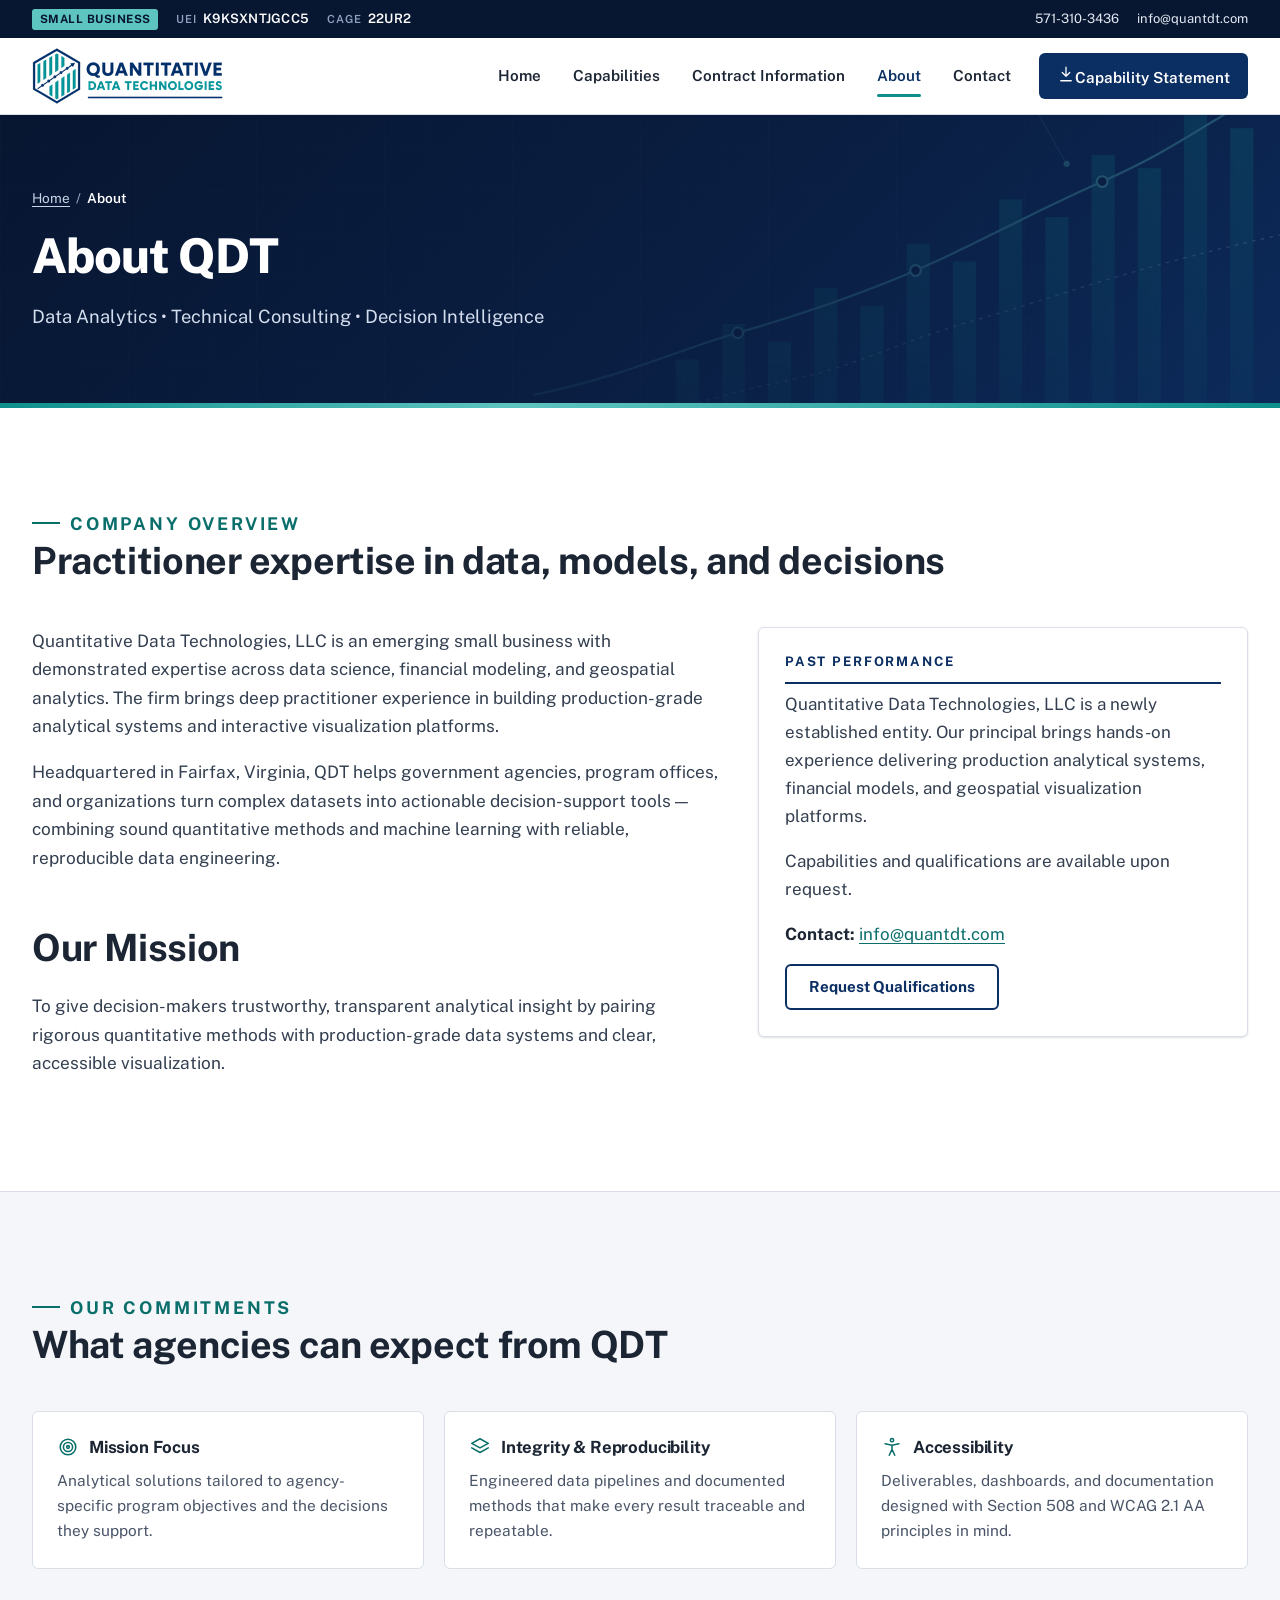
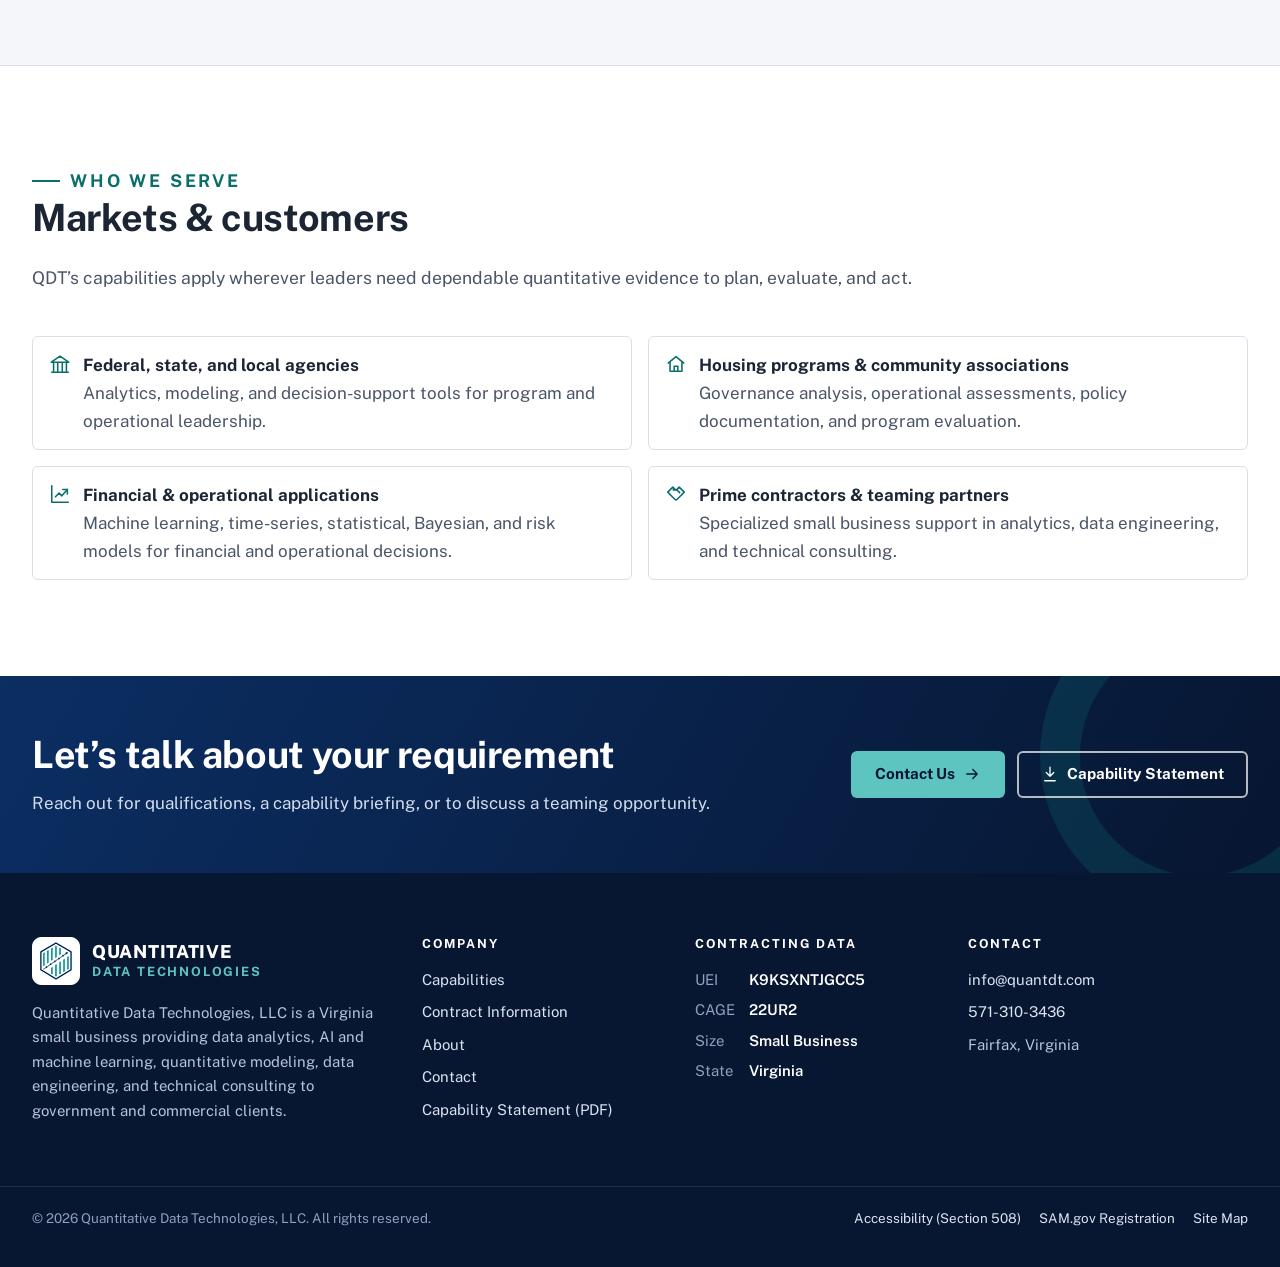
==== commit 01080f43: "Added AI and machine learning capability" ====
--- a/about/index.html
+++ b/about/index.html
@@ -1,18 +1,18 @@
 <!DOCTYPE html>
 <html lang="en-us">
-<head>
+<head><script src="/livereload.js?mindelay=10&amp;v=2&amp;port=4321&amp;path=livereload" data-no-instant defer></script>
 <meta charset="utf-8">
 <meta name="viewport" content="width=device-width, initial-scale=1">
 <title>About | Quantitative Data Technologies, LLC</title>
 <meta name="description" content="About Quantitative Data Technologies, LLC, a Fairfax, Virginia small business with practitioner expertise in data science, financial modeling, and geospatial analytics.">
-<link rel="canonical" href="https://www.quantdt.com/about/">
+<link rel="canonical" href="http://localhost:4321/about/">
 <meta name="theme-color" content="#0a1f44">
 <meta property="og:type" content="website">
 <meta property="og:site_name" content="Quantitative Data Technologies, LLC">
 <meta property="og:title" content="About | Quantitative Data Technologies, LLC">
 <meta property="og:description" content="About Quantitative Data Technologies, LLC, a Fairfax, Virginia small business with practitioner expertise in data science, financial modeling, and geospatial analytics.">
-<meta property="og:url" content="https://www.quantdt.com/about/">
-<meta property="og:image" content="https://www.quantdt.com/assets/img/og-image.png">
+<meta property="og:url" content="http://localhost:4321/about/">
+<meta property="og:image" content="http://localhost:4321/assets/img/og-image.png">
 <meta property="og:image:width" content="1200">
 <meta property="og:image:height" content="630">
 <meta property="og:image:alt" content="Quantitative Data Technologies, LLC logo">
@@ -24,9 +24,7 @@
 <link rel="preconnect" href="https://fonts.gstatic.com" crossorigin>
 <link href="https://fonts.googleapis.com/css2?family=Public+Sans:wght@400;600;700;800&display=swap" rel="stylesheet">
 <link rel="stylesheet" href="/css/site.min.45060effc8d9d5b76dfc26aebc2217cb84a02e7dcdc799587ff524b3d1f1b7d0.css" integrity="sha256-RQYO/8jZ1bdt/CauvCIXy4SgLn3Nx5lYf/Uks9Hxt9A=">
-<script type="application/ld+json">{"@context":"https://schema.org","@type":"Organization","address":{"@type":"PostalAddress","addressCountry":"US","addressLocality":"Fairfax","addressRegion":"VA"},"alternateName":"QDT","identifier":[{"@type":"PropertyValue","propertyID":"UEI","value":"K9KSXNTJGCC5"},{"@type":"PropertyValue","propertyID":"CAGE","value":"22UR2"}],"knowsAbout":["Data analytics","Data visualization","Quantitative modeling","Statistical analysis","Data engineering","Scientific and technical consulting","Management consulting"],"logo":"https://www.quantdt.com/assets/img/qdt-logo@3x.png","name":"Quantitative Data Technologies, LLC","slogan":"Data Analytics • Technical Consulting • Decision Intelligence","url":"https://www.quantdt.com/"}</script>
-<script async src="https://www.googletagmanager.com/gtag/js?id=G-QYPFFCB6VG"></script>
-<script>window.dataLayer=window.dataLayer||[];function gtag(){dataLayer.push(arguments);}gtag('js',new Date());gtag('config','G-QYPFFCB6VG');</script>
+<script type="application/ld+json">{"@context":"https://schema.org","@type":"Organization","address":{"@type":"PostalAddress","addressCountry":"US","addressLocality":"Fairfax","addressRegion":"VA"},"alternateName":"QDT","identifier":[{"@type":"PropertyValue","propertyID":"UEI","value":"K9KSXNTJGCC5"},{"@type":"PropertyValue","propertyID":"CAGE","value":"22UR2"}],"knowsAbout":["Data analytics","Data visualization","Artificial intelligence","Machine learning","Large language models","Quantitative modeling","Statistical analysis","Data engineering","Scientific and technical consulting","Management consulting"],"logo":"http://localhost:4321/assets/img/qdt-logo@3x.png","name":"Quantitative Data Technologies, LLC","slogan":"Data Analytics • Technical Consulting • Decision Intelligence","url":"http://localhost:4321/"}</script>
 </head>
 
 <body>
@@ -105,7 +103,7 @@
   <div class="container two-col wide-left">
     <div class="prose">
       <p>Quantitative Data Technologies, LLC is an emerging small business with demonstrated expertise across data science, financial modeling, and geospatial analytics. The firm brings deep practitioner experience in building production-grade analytical systems and interactive visualization platforms.</p>
-<p>Headquartered in Fairfax, Virginia, QDT helps government agencies, program offices, and organizations turn complex datasets into actionable decision-support tools — combining sound quantitative methods with reliable, reproducible data engineering.</p>
+<p>Headquartered in Fairfax, Virginia, QDT helps government agencies, program offices, and organizations turn complex datasets into actionable decision-support tools — combining sound quantitative methods and machine learning with reliable, reproducible data engineering.</p>
 <h2 id="our-mission">Our Mission</h2>
 <p>To give decision-makers trustworthy, transparent analytical insight by pairing rigorous quantitative methods with production-grade data systems and clear, accessible visualization.</p>
 
@@ -144,7 +142,7 @@
     <ul class="market-list">
       <li><svg viewBox="0 0 24 24" fill="none" stroke="currentColor" stroke-width="1.7" stroke-linecap="round" stroke-linejoin="round" aria-hidden="true" focusable="false"><path d="M3 21h18M5 21V10M19 21V10M9.5 21V10M14.5 21V10M2.5 10h19L12 3.5z"/></svg><span><strong>Federal, state, and local agencies</strong><br><span class="muted">Analytics, modeling, and decision-support tools for program and operational leadership.</span></span></li>
       <li><svg viewBox="0 0 24 24" fill="none" stroke="currentColor" stroke-width="1.7" stroke-linecap="round" stroke-linejoin="round" aria-hidden="true" focusable="false"><path d="M3.5 11 12 4l8.5 7"/><path d="M5.5 9.5V20h13V9.5"/><path d="M10 20v-5.5h4V20"/></svg><span><strong>Housing programs &amp; community associations</strong><br><span class="muted">Governance analysis, operational assessments, policy documentation, and program evaluation.</span></span></li>
-      <li><svg viewBox="0 0 24 24" fill="none" stroke="currentColor" stroke-width="1.7" stroke-linecap="round" stroke-linejoin="round" aria-hidden="true" focusable="false"><path d="M3 3v18h18"/><path d="m7 15 4-4 3 3 6-7"/><path d="M15 7h5v5"/></svg><span><strong>Financial &amp; operational applications</strong><br><span class="muted">Time-series, statistical, Bayesian, and risk models for financial and operational decisions.</span></span></li>
+      <li><svg viewBox="0 0 24 24" fill="none" stroke="currentColor" stroke-width="1.7" stroke-linecap="round" stroke-linejoin="round" aria-hidden="true" focusable="false"><path d="M3 3v18h18"/><path d="m7 15 4-4 3 3 6-7"/><path d="M15 7h5v5"/></svg><span><strong>Financial &amp; operational applications</strong><br><span class="muted">Machine learning, time-series, statistical, Bayesian, and risk models for financial and operational decisions.</span></span></li>
       <li><svg viewBox="0 0 24 24" fill="none" stroke="currentColor" stroke-width="1.7" stroke-linecap="round" stroke-linejoin="round" aria-hidden="true" focusable="false"><path d="m11 7-2.5-2.5L3 10l2.5 2.5"/><path d="m13 7 2.5-2.5L21 10l-2.5 2.5"/><path d="M5.5 12.5 11 18a1.5 1.5 0 0 0 2 0l5.5-5.5"/><path d="M9 7.5h4l3 3"/></svg><span><strong>Prime contractors &amp; teaming partners</strong><br><span class="muted">Specialized small business support in analytics, data engineering, and technical consulting.</span></span></li>
     </ul>
   </div>
@@ -171,7 +169,7 @@
         <img class="brand-mark" src="/assets/img/qdt-mark-tile@1x.png" srcset="/assets/img/qdt-mark-tile@1x.png 1x, /assets/img/qdt-mark-tile@2x.png 2x, /assets/img/qdt-mark-tile@3x.png 3x" width="48" height="48" alt="">
         <span class="brand-text"><span class="b1">QUANTITATIVE</span><span class="b2">DATA TECHNOLOGIES</span></span>
       </a>
-      <p class="about">Quantitative Data Technologies, LLC is a Virginia small business providing data analytics, quantitative modeling, data engineering, and technical consulting to government and commercial clients.</p>
+      <p class="about">Quantitative Data Technologies, LLC is a Virginia small business providing data analytics, AI and machine learning, quantitative modeling, data engineering, and technical consulting to government and commercial clients.</p>
     </div>
     <nav aria-label="Footer">
       <h2>Company</h2>
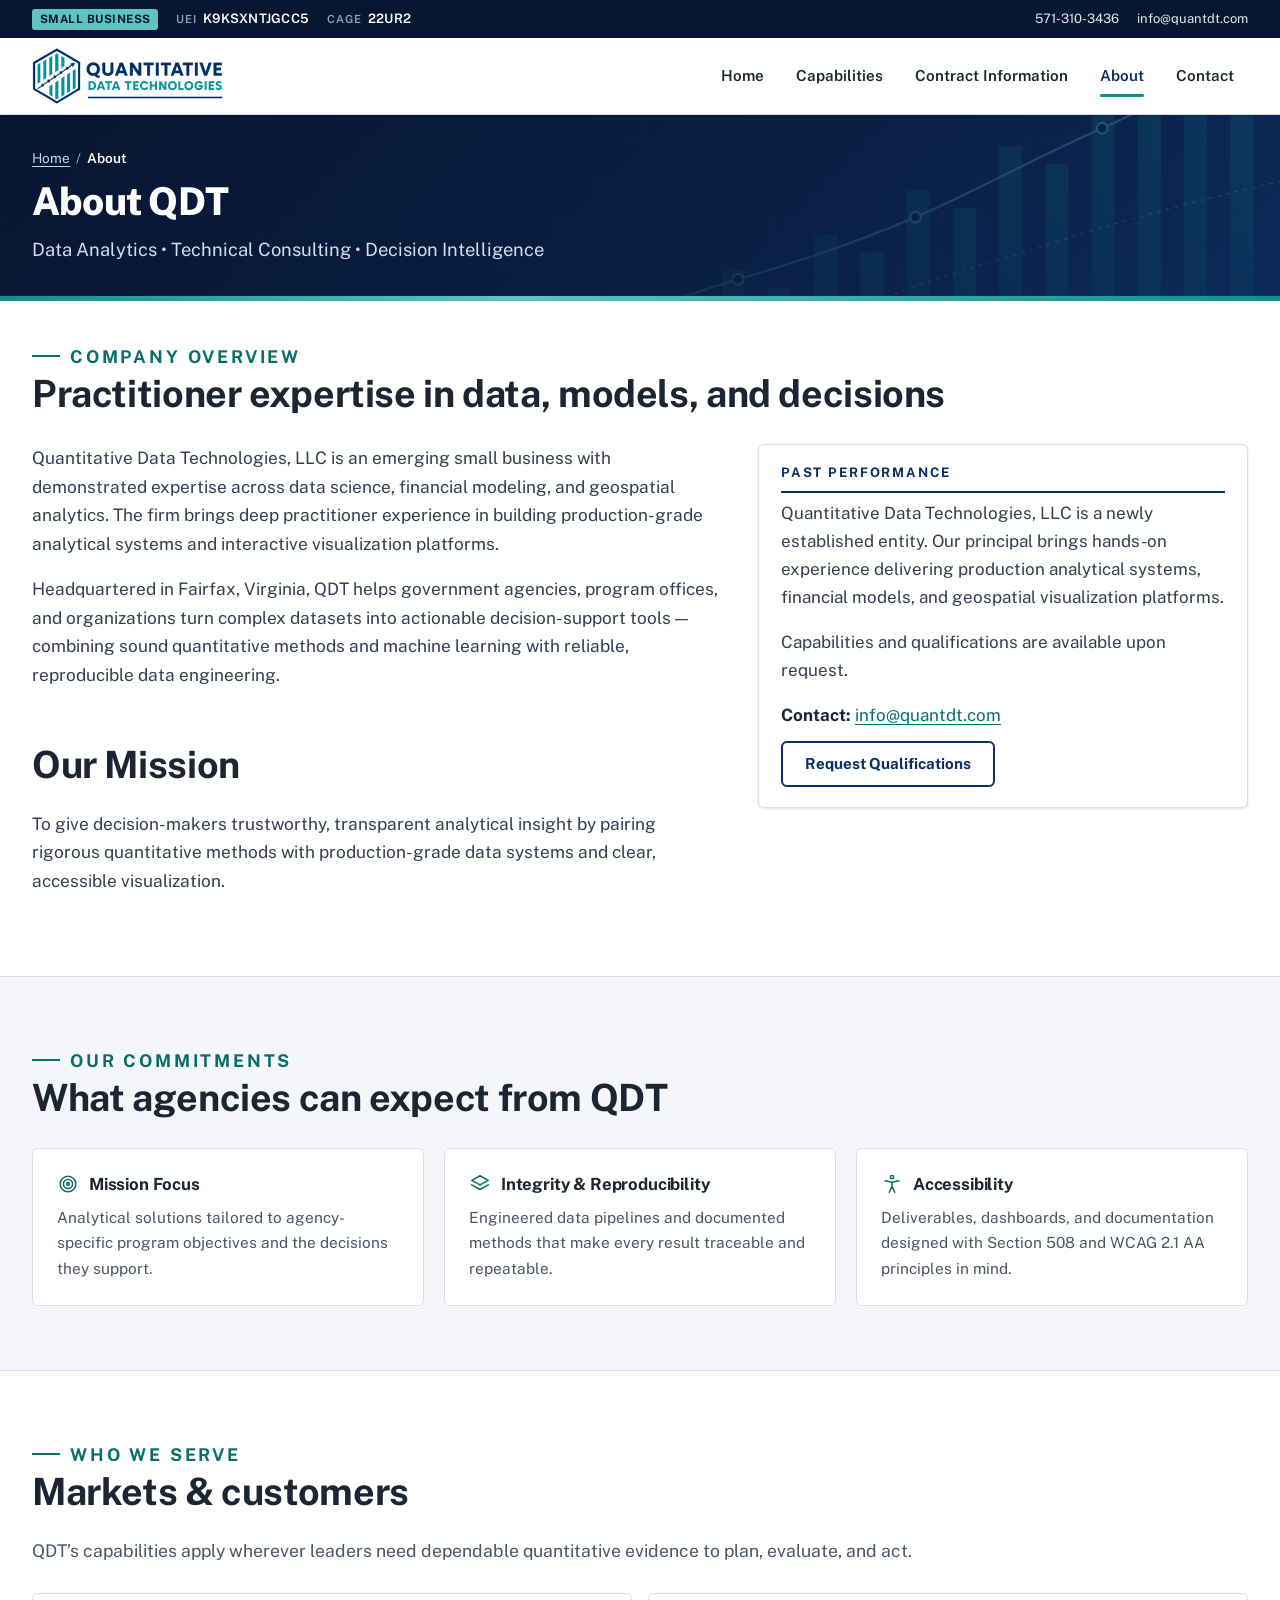
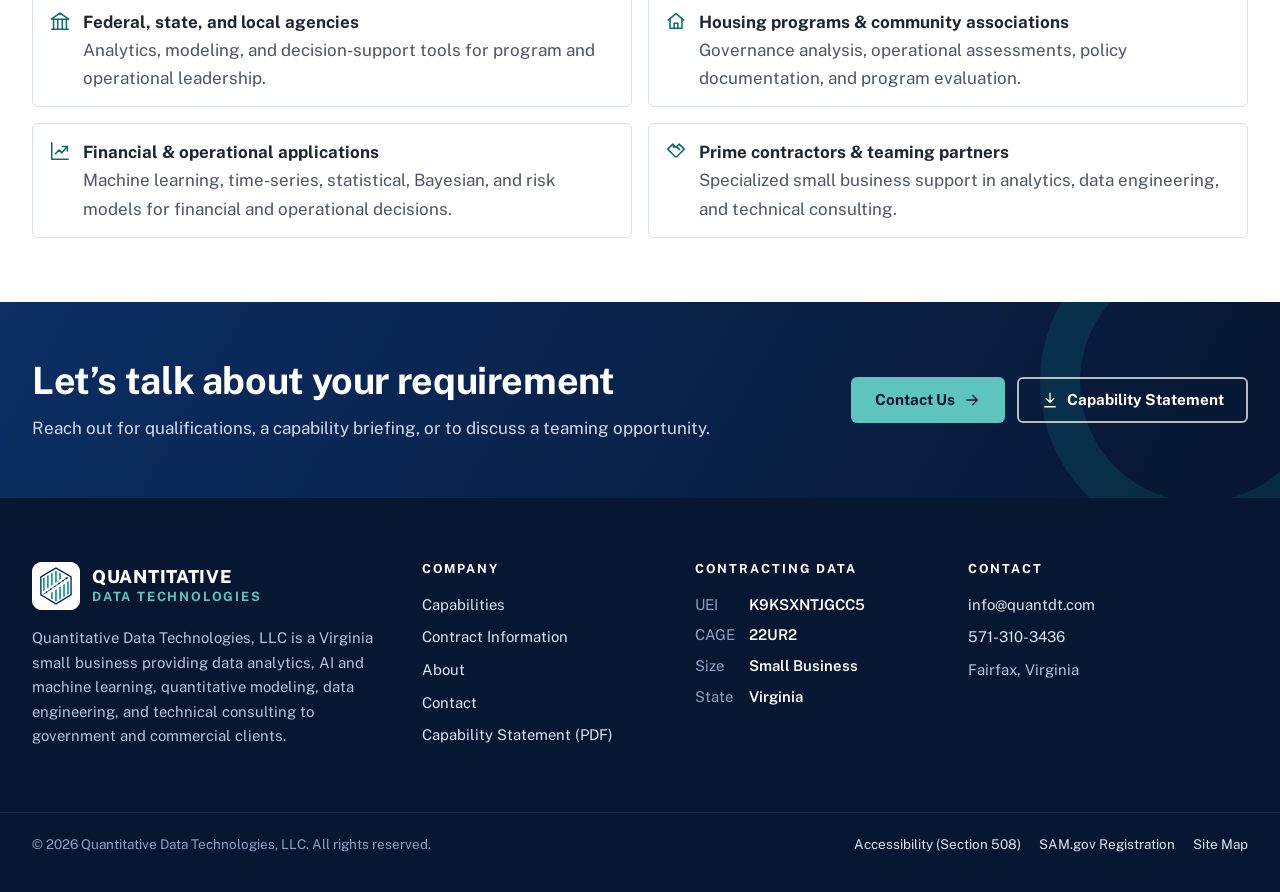
==== commit 80203ded: "Compact banners and content to limit scrolling" ====
--- a/about/index.html
+++ b/about/index.html
@@ -1,18 +1,18 @@
 <!DOCTYPE html>
 <html lang="en-us">
-<head><script src="/livereload.js?mindelay=10&amp;v=2&amp;port=4321&amp;path=livereload" data-no-instant defer></script>
+<head>
 <meta charset="utf-8">
 <meta name="viewport" content="width=device-width, initial-scale=1">
 <title>About | Quantitative Data Technologies, LLC</title>
 <meta name="description" content="About Quantitative Data Technologies, LLC, a Fairfax, Virginia small business with practitioner expertise in data science, financial modeling, and geospatial analytics.">
-<link rel="canonical" href="http://localhost:4321/about/">
+<link rel="canonical" href="https://www.quantdt.com/about/">
 <meta name="theme-color" content="#0a1f44">
 <meta property="og:type" content="website">
 <meta property="og:site_name" content="Quantitative Data Technologies, LLC">
 <meta property="og:title" content="About | Quantitative Data Technologies, LLC">
 <meta property="og:description" content="About Quantitative Data Technologies, LLC, a Fairfax, Virginia small business with practitioner expertise in data science, financial modeling, and geospatial analytics.">
-<meta property="og:url" content="http://localhost:4321/about/">
-<meta property="og:image" content="http://localhost:4321/assets/img/og-image.png">
+<meta property="og:url" content="https://www.quantdt.com/about/">
+<meta property="og:image" content="https://www.quantdt.com/assets/img/og-image.png">
 <meta property="og:image:width" content="1200">
 <meta property="og:image:height" content="630">
 <meta property="og:image:alt" content="Quantitative Data Technologies, LLC logo">
@@ -23,8 +23,10 @@
 <link rel="preconnect" href="https://fonts.googleapis.com">
 <link rel="preconnect" href="https://fonts.gstatic.com" crossorigin>
 <link href="https://fonts.googleapis.com/css2?family=Public+Sans:wght@400;600;700;800&display=swap" rel="stylesheet">
-<link rel="stylesheet" href="/css/site.min.45060effc8d9d5b76dfc26aebc2217cb84a02e7dcdc799587ff524b3d1f1b7d0.css" integrity="sha256-RQYO/8jZ1bdt/CauvCIXy4SgLn3Nx5lYf/Uks9Hxt9A=">
-<script type="application/ld+json">{"@context":"https://schema.org","@type":"Organization","address":{"@type":"PostalAddress","addressCountry":"US","addressLocality":"Fairfax","addressRegion":"VA"},"alternateName":"QDT","identifier":[{"@type":"PropertyValue","propertyID":"UEI","value":"K9KSXNTJGCC5"},{"@type":"PropertyValue","propertyID":"CAGE","value":"22UR2"}],"knowsAbout":["Data analytics","Data visualization","Artificial intelligence","Machine learning","Large language models","Quantitative modeling","Statistical analysis","Data engineering","Scientific and technical consulting","Management consulting"],"logo":"http://localhost:4321/assets/img/qdt-logo@3x.png","name":"Quantitative Data Technologies, LLC","slogan":"Data Analytics • Technical Consulting • Decision Intelligence","url":"http://localhost:4321/"}</script>
+<link rel="stylesheet" href="/css/site.min.7946f8a27ca146ac232767ba96aa5d5d099edfe52fa2a8ac4799ff8d99906e7c.css" integrity="sha256-eUb4onyhRqwjJ2e6lqpdXQme3&#43;UvoqisR5n/jZmQbnw=">
+<script type="application/ld+json">{"@context":"https://schema.org","@type":"Organization","address":{"@type":"PostalAddress","addressCountry":"US","addressLocality":"Fairfax","addressRegion":"VA"},"alternateName":"QDT","identifier":[{"@type":"PropertyValue","propertyID":"UEI","value":"K9KSXNTJGCC5"},{"@type":"PropertyValue","propertyID":"CAGE","value":"22UR2"}],"knowsAbout":["Data analytics","Data visualization","Artificial intelligence","Machine learning","Large language models","Quantitative modeling","Statistical analysis","Data engineering","Scientific and technical consulting","Management consulting"],"logo":"https://www.quantdt.com/assets/img/qdt-logo@3x.png","name":"Quantitative Data Technologies, LLC","slogan":"Data Analytics • Technical Consulting • Decision Intelligence","url":"https://www.quantdt.com/"}</script>
+<script async src="https://www.googletagmanager.com/gtag/js?id=G-QYPFFCB6VG"></script>
+<script>window.dataLayer=window.dataLayer||[];function gtag(){dataLayer.push(arguments);}gtag('js',new Date());gtag('config','G-QYPFFCB6VG');</script>
 </head>
 
 <body>
@@ -55,7 +57,6 @@
         <li><a href="/contracting/">Contract Information</a></li>
         <li><a href="/about/" aria-current="page">About</a></li>
         <li><a href="/contact/">Contact</a></li>
-        <li class="nav-cta"><a class="btn btn-primary" href="/docs/QDT-Capability-Statement.pdf" download><svg viewBox="0 0 24 24" fill="none" stroke="currentColor" stroke-width="1.7" stroke-linecap="round" stroke-linejoin="round" aria-hidden="true" focusable="false"><path d="M12 3v12M7 10l5 5 5-5M5 21h14"/></svg>Capability Statement<span class="visually-hidden"> (PDF)</span></a></li>
       </ul>
     </nav>
   </div>
@@ -211,6 +212,6 @@
   </div>
 </footer>
 
-<script src="/js/site.min.cd5101fe7ac174896f6941a63c13f098187336e7ecd1b03f27e008c822717bfa.js" integrity="sha256-zVEB/nrBdIlvaUGmPBPwmBhzNufs0bA/J&#43;AIyCJxe/o=" defer></script>
+<script src="/js/site.min.7909ef95811a1daaaec686c86e086e54e2841eb93fb0f4e6ff52384932408604.js" integrity="sha256-eQnvlYEaHaquxobIbghuVOKEHrk/sPTm/1I4STJAhgQ=" defer></script>
 </body>
 </html>
--- a/css/site.min.7946f8a27ca146ac232767ba96aa5d5d099edfe52fa2a8ac4799ff8d99906e7c.css
+++ b/css/site.min.7946f8a27ca146ac232767ba96aa5d5d099edfe52fa2a8ac4799ff8d99906e7c.css
@@ -0,0 +1 @@
+:root{--navy-950:#071631;--navy-900:#0a1f44;--navy-800:#0b2e63;--navy-700:#16407f;--navy-100:#e6ecf5;--teal-500:#0e8f8c;--teal-700:#0a6e6b;--teal-100:#e3f3f2;--teal-300:#5ec4c0;--ink:#1b2533;--body:#333f50;--muted:#4a5568;--line:#d9dee7;--surface:#f4f6f9;--white:#ffffff;--font:"Public Sans", "Segoe UI", system-ui, -apple-system, Roboto, Arial, sans-serif;--radius:6px;--shadow-sm:0 1px 2px rgba(10, 31, 68, .06), 0 1px 3px rgba(10, 31, 68, .08);--shadow-md:0 6px 24px rgba(10, 31, 68, .10);--container:1320px;--gutter:clamp(16px, 4vw, 32px)}*,*::before,*::after{box-sizing:border-box}html{scroll-behavior:smooth;-webkit-text-size-adjust:100%;scroll-padding-top:96px}@media(prefers-reduced-motion:reduce){html{scroll-behavior:auto}*,*::before,*::after{transition:none!important;animation:none!important}}body{margin:0;font-family:var(--font);font-size:1.0625rem;line-height:1.65;color:var(--body);background:var(--white);text-rendering:optimizeLegibility}img,svg{max-width:100%}h1,h2,h3,h4{color:var(--ink);line-height:1.2;margin:0 0 .6em;font-weight:700;letter-spacing:-.01em}h1{font-size:clamp(2.1rem,4.6vw,3.4rem);font-weight:800;letter-spacing:-.02em}h2{font-size:clamp(1.65rem,3vw,2.35rem)}h3{font-size:1.25rem}p{margin:0 0 1em}a{color:var(--teal-700);text-underline-offset:3px}a:hover{color:var(--navy-800)}strong{color:var(--ink);font-weight:700}:focus-visible{outline:3px solid var(--teal-500);outline-offset:2px;border-radius:2px}.visually-hidden{position:absolute!important;width:1px;height:1px;padding:0;margin:-1px;overflow:hidden;clip:rect(0 0 0 0);white-space:nowrap;border:0}.skip-link{position:absolute;left:12px;top:-60px;z-index:1000;background:var(--teal-300);color:var(--navy-950);font-weight:700;padding:10px 16px;border-radius:var(--radius);text-decoration:none}.skip-link:focus{top:12px}.container{width:100%;max-width:var(--container);margin:0 auto;padding:0 var(--gutter)}.utility-bar{background:var(--navy-950);color:#c8d3e6;font-size:.8125rem}.utility-bar .container{display:flex;justify-content:space-between;align-items:center;gap:16px;min-height:38px;flex-wrap:wrap}.utility-bar ul{list-style:none;margin:0;padding:0;display:flex;flex-wrap:wrap;gap:4px 18px}.utility-bar li{display:flex;align-items:center;gap:6px}.utility-bar .label{color:#8fa1c0;text-transform:uppercase;letter-spacing:.08em;font-size:.7rem;font-weight:600}.utility-bar .value{color:var(--white);font-weight:600;letter-spacing:.02em}.utility-bar a{color:#e3e9f3;text-decoration:none}.utility-bar a:hover{color:var(--teal-300);text-decoration:underline}.utility-bar .sb-badge{background:var(--teal-300);color:var(--navy-950);font-weight:700;padding:1px 8px;border-radius:3px;font-size:.72rem;letter-spacing:.04em}@media(max-width:760px){.utility-bar .contact-links{display:none}}.site-header{position:sticky;top:0;z-index:100;background:var(--white);border-bottom:1px solid var(--line);box-shadow:var(--shadow-sm)}.site-header .container{display:flex;align-items:center;justify-content:space-between;gap:24px;min-height:76px}.brand{display:flex;align-items:center;gap:12px;text-decoration:none;color:inherit}.brand-mark{width:48px;height:48px;flex:none}.brand-logo{display:block;height:56px;width:auto}.brand-text{display:flex;flex-direction:column;line-height:1.05;white-space:nowrap}.brand-text .b1{font-weight:800;font-size:1.12rem;color:var(--navy-800);letter-spacing:.04em}.brand-text .b2{font-weight:700;font-size:.8rem;color:var(--teal-700);letter-spacing:.14em;margin-top:3px}.primary-nav ul{list-style:none;margin:0;padding:0;display:flex;align-items:center;gap:4px}.primary-nav a{display:block;padding:10px 14px;color:var(--ink);text-decoration:none;font-weight:600;font-size:.95rem;border-radius:var(--radius);position:relative;white-space:nowrap}.primary-nav a:hover{background:var(--surface);color:var(--navy-800)}.primary-nav a[aria-current=page]{color:var(--navy-800)}.primary-nav a[aria-current=page]::after{content:"";position:absolute;left:14px;right:14px;bottom:2px;height:3px;background:var(--teal-500);border-radius:2px}.nav-toggle{display:none;background:0 0;border:1px solid var(--line);border-radius:var(--radius);padding:8px 12px;font:inherit;font-weight:600;color:var(--navy-800);cursor:pointer;align-items:center;gap:8px}.nav-toggle svg{width:20px;height:20px}@media(max-width:900px){.nav-toggle{display:inline-flex}.primary-nav{position:absolute;left:0;right:0;top:100%;background:var(--white);border-bottom:1px solid var(--line);box-shadow:var(--shadow-md);display:none}.primary-nav.is-open{display:block}.primary-nav ul{flex-direction:column;align-items:stretch;padding:8px var(--gutter)18px;gap:0}.primary-nav a{padding:14px 8px;border-bottom:1px solid var(--surface);border-radius:0}.primary-nav a[aria-current=page]::after{left:0;right:auto;top:10px;bottom:10px;width:3px;height:auto}}@media(max-width:420px){.brand-logo{height:46px}}.btn{display:inline-flex;align-items:center;justify-content:center;gap:8px;padding:12px 22px;border-radius:var(--radius);font-weight:700;font-size:.95rem;text-decoration:none;border:2px solid transparent;cursor:pointer;line-height:1.2;transition:background .15s,color .15s,border-color .15s}.btn svg{width:18px;height:18px;flex:none}.btn-primary{background:var(--navy-800);color:var(--white)}.btn-primary:hover{background:var(--navy-900);color:var(--white)}.btn-accent{background:var(--teal-300);color:var(--navy-950)}.btn-accent:hover{background:#86d6d2;color:var(--navy-950)}.btn-outline-light{border-color:rgba(255,255,255,.7);color:var(--white)}.btn-outline-light:hover{background:var(--white);color:var(--navy-900)}.btn-outline{border-color:var(--navy-800);color:var(--navy-800)}.btn-outline:hover{background:var(--navy-800);color:var(--white)}.hero{position:relative;overflow:hidden;color:#dbe4f2;background:radial-gradient(1200px 600px at 85% 20%,#14407e 0%,rgba(20,64,126,0) 60%),linear-gradient(135deg,var(--navy-950) 0%,var(--navy-900) 55%,#0c2a5a 100%)}.hero::after{content:"";position:absolute;left:0;right:0;bottom:0;height:6px;background:linear-gradient(90deg,var(--teal-500),var(--teal-300) 40%,var(--teal-500))}.hero-art{position:absolute;inset:0;width:100%;height:100%;pointer-events:none;opacity:.55}.hero .container{position:relative;display:grid;grid-template-columns:minmax(0,1.35fr)minmax(0,1fr);gap:56px;align-items:center;padding-top:clamp(36px,5vw,64px);padding-bottom:clamp(40px,5.5vw,72px)}.hero h1{color:var(--white);margin-bottom:.45em}.hero h1 .accent{color:var(--teal-300)}.hero .lead{font-size:clamp(1.05rem,1.6vw,1.25rem);color:#d3ddee;max-width:40em}.hero .actions{display:flex;flex-wrap:wrap;gap:12px;margin-top:30px}.eyebrow{display:inline-flex;align-items:center;gap:10px;font-size:.78rem;font-weight:700;letter-spacing:.16em;text-transform:uppercase;color:var(--teal-300);margin-bottom:18px}.eyebrow::before{content:"";width:28px;height:2px;background:currentColor}.eyebrow.dark{color:var(--teal-700)}.facts-card{background:rgba(255,255,255,6%);border:1px solid rgba(255,255,255,.16);border-radius:10px;padding:26px 26px 20px;backdrop-filter:blur(4px)}.facts-card h2{color:var(--white);font-size:.82rem;letter-spacing:.16em;text-transform:uppercase;margin:0 0 14px;padding-bottom:12px;border-bottom:2px solid var(--teal-300)}.facts-card dl{margin:0;display:grid;grid-template-columns:auto 1fr}.facts-card dt,.facts-card dd{padding:10px 0;border-bottom:1px solid rgba(255,255,255,.1);margin:0}.facts-card dt{color:#c5d1e6;font-size:.82rem;font-weight:600;text-transform:uppercase;letter-spacing:.06em;padding-right:18px}.facts-card dd{color:var(--white);font-weight:600;text-align:right;font-variant-numeric:tabular-nums}.facts-card dl>:nth-last-child(-n+2){border-bottom:0}.facts-card .facts-foot{margin:14px 0 0;font-size:.85rem}.facts-card .facts-foot a{color:#8fe0dc;font-weight:600}.facts-card .facts-foot a:hover{color:var(--white)}@media(max-width:900px){.hero .container{grid-template-columns:1fr;gap:40px}}.page-hero{position:relative;color:#d3ddee;background:linear-gradient(135deg,var(--navy-950) 0%,var(--navy-900) 60%,#0c2a5a 100%);overflow:hidden}.page-hero::after{content:"";position:absolute;left:0;right:0;bottom:0;height:5px;background:linear-gradient(90deg,var(--teal-500),var(--teal-300) 40%,var(--teal-500))}.page-hero .hero-art{opacity:.35}.page-hero .container{position:relative;padding-top:clamp(20px,2.6vw,32px);padding-bottom:clamp(24px,3vw,36px)}.page-hero h1{color:var(--white);font-size:clamp(1.75rem,3vw,2.4rem);margin-bottom:.25em}.page-hero .lead{font-size:clamp(1.02rem,1.5vw,1.15rem);margin:0}.breadcrumb ol{list-style:none;margin:0 0 10px;padding:0;display:flex;flex-wrap:wrap;gap:6px;font-size:.85rem}.breadcrumb li{display:flex;align-items:center;gap:6px;color:#9fb2d1}.breadcrumb li+li::before{content:"/";color:#9fb2d1}.breadcrumb a{color:#c8d3e6}.breadcrumb a:hover{color:var(--teal-300)}.breadcrumb [aria-current]{color:var(--white);font-weight:600}.section{padding:clamp(36px,5vw,64px)0}.hero+.section,.page-hero+.section,.page-hero+.section.tight{padding-top:clamp(24px,3vw,36px)}.section.alt{background:var(--surface);border-top:1px solid var(--line);border-bottom:1px solid var(--line)}.section.tight{padding:clamp(24px,3.5vw,40px)0}.section-head{margin-bottom:28px}.section-head.center{margin-left:auto;margin-right:auto;text-align:center}.section-head.center .eyebrow{justify-content:center}.section-head p{font-size:1.1rem;color:var(--muted);margin:0}.rule{width:64px;height:4px;background:var(--teal-300);border:0;margin:0 0 20px;border-radius:2px}.card-grid{display:grid;grid-template-columns:repeat(6,1fr);gap:24px}.card-grid>*{grid-column:span 2}.card-grid>:nth-child(4){grid-column:2/span 2}.card-grid>:nth-child(5){grid-column:4/span 2}@media(max-width:980px){.card-grid{grid-template-columns:repeat(2,1fr)}.card-grid>*,.card-grid>:nth-child(4){grid-column:auto}.card-grid>:nth-child(5){grid-column:1/-1}}@media(max-width:640px){.card-grid{grid-template-columns:1fr}.card-grid>:nth-child(5){grid-column:auto}}.cap-card{position:relative;display:flex;flex-direction:column;background:var(--white);border:1px solid var(--line);border-top:4px solid var(--navy-800);border-radius:var(--radius);padding:28px 26px 24px;box-shadow:var(--shadow-sm);transition:box-shadow .2s,transform .2s,border-top-color .2s}.cap-card:hover{box-shadow:var(--shadow-md);transform:translateY(-2px);border-top-color:var(--teal-500)}.cap-card h3{font-size:1.15rem;margin-bottom:.5em}.cap-card h3 a{color:var(--ink);text-decoration:none}.cap-card h3 a::after{content:"";position:absolute;inset:0}.cap-card p{color:var(--muted);font-size:.98rem;flex:1}.cap-card .more{font-weight:700;font-size:.9rem;color:var(--teal-700);display:inline-flex;align-items:center;gap:6px}.cap-card .more svg{width:16px;height:16px;transition:transform .2s}.cap-card:hover .more svg{transform:translateX(3px)}.icon-tile{width:64px;height:64px;border-radius:16%;display:grid;place-items:center;background:radial-gradient(120% 90% at 50% 20%,#3d5273 0%,#283f63 55%,#172b4c 100%);border:2px solid #059191;color:var(--white);margin-bottom:18px;flex:none}.icon-tile svg{width:34px;height:34px}.cap-thumb{display:block;width:64px;height:64px;margin-bottom:18px;flex:none}.icon-tile svg .acc{stroke:var(--teal-300)}.approach{display:grid;grid-template-columns:repeat(4,1fr);gap:28px;counter-reset:step}@media(max-width:980px){.approach{grid-template-columns:repeat(2,1fr)}}@media(max-width:560px){.approach{grid-template-columns:1fr}}.approach li{list-style:none;position:relative;padding-top:22px;border-top:3px solid var(--navy-800)}.approach li::before{counter-increment:step;content:"0" counter(step);display:block;font-size:.85rem;font-weight:800;letter-spacing:.12em;color:var(--teal-700);margin-bottom:8px}.approach h3{font-size:1.1rem}.approach p{color:var(--muted);font-size:.98rem;margin:0}ol.approach{padding:0;margin:0}.snapshot{display:grid;grid-template-columns:1fr 1fr .8fr;gap:24px}@media(max-width:980px){.snapshot{grid-template-columns:1fr 1fr}.snapshot>:last-child{grid-column:1/-1}}@media(max-width:640px){.snapshot{grid-template-columns:1fr}}.panel{background:var(--white);border:1px solid var(--line);border-radius:var(--radius);padding:20px 22px;box-shadow:var(--shadow-sm)}.panel h3{font-size:.82rem;letter-spacing:.14em;text-transform:uppercase;color:var(--navy-800);padding-bottom:10px;margin-bottom:6px;border-bottom:2px solid var(--navy-800)}.code-list{list-style:none;margin:0;padding:0}.code-list li{display:grid;grid-template-columns:74px 1fr;gap:12px;padding:9px 0;border-bottom:1px solid var(--surface);font-size:.95rem;align-items:baseline}.code-list li:last-child{border-bottom:0}.code{font-weight:800;color:var(--navy-800);font-variant-numeric:tabular-nums;letter-spacing:.02em}.panel.dark{background:var(--navy-900);border-color:var(--navy-900);color:#d3ddee}.panel.dark h3{color:var(--white);border-bottom-color:var(--teal-300)}.panel.dark dl{margin:0 0 18px}.panel.dark dt{color:#9fb2d1;font-size:.78rem;text-transform:uppercase;letter-spacing:.08em;font-weight:600;margin-top:12px}.panel.dark dd{margin:2px 0 0;color:var(--white);font-weight:700;font-size:1.05rem}.panel.dark .btn{width:100%;margin-top:8px}.chip{display:inline-flex;align-items:center;gap:6px;padding:3px 10px;border-radius:999px;font-size:.82rem;font-weight:700;background:var(--navy-100);color:var(--navy-800);border:1px solid #c9d5e8;font-variant-numeric:tabular-nums}.chip.teal{background:var(--teal-100);color:var(--teal-700);border-color:#bfe2df}.chips{display:flex;flex-wrap:wrap;gap:8px}.cta-band{background:linear-gradient(120deg,var(--navy-800),var(--navy-950));color:#d3ddee;position:relative;overflow:hidden}.cta-band .container{display:flex;align-items:center;justify-content:space-between;gap:32px;padding-top:56px;padding-bottom:56px;flex-wrap:wrap;position:relative}.cta-band h2{color:var(--white);margin-bottom:.3em}.cta-band p{margin:0}.cta-band .container>div:first-child{flex:1 1 520px}.cta-band .actions{display:flex;flex-wrap:wrap;gap:12px}.cta-band::before{content:"";position:absolute;right:-80px;top:-80px;width:320px;height:320px;border:40px solid rgba(14,143,140,.18);border-radius:50%}.with-sidebar{display:grid;grid-template-columns:260px minmax(0,1fr);gap:56px;align-items:start}@media(max-width:980px){.with-sidebar{grid-template-columns:1fr;gap:32px}}.side-nav{position:sticky;top:100px;border-left:3px solid var(--line)}.side-nav h2{font-size:.78rem;text-transform:uppercase;letter-spacing:.14em;color:var(--muted);margin:0 0 10px 18px}.side-nav ul{list-style:none;margin:0;padding:0}.side-nav a{display:block;padding:9px 18px;margin-left:-3px;border-left:3px solid transparent;color:var(--ink);text-decoration:none;font-weight:600;font-size:.95rem;line-height:1.35}.side-nav a:hover,.side-nav a.is-active{border-left-color:var(--teal-500);color:var(--navy-800);background:var(--surface)}.side-nav .side-cta{margin:24px 0 0 18px}@media(max-width:980px){.side-nav{position:static}.side-nav .side-cta{display:none}}.capability{display:flex;gap:18px;align-items:flex-start;padding:0 0 22px;margin-bottom:22px;border-bottom:1px solid var(--line);scroll-margin-top:110px}.capability:last-child{border-bottom:0;margin-bottom:0;padding-bottom:0}.capability .cap-thumb{margin:2px 0 0;width:56px;height:56px}.capability-main{flex:1;min-width:0}.capability h2{font-size:clamp(1.2rem,1.9vw,1.45rem);margin:0 0 .25em}.capability .summary{color:var(--body);margin:0 0 10px}.cap-codes{display:flex;flex-wrap:wrap;align-items:center;gap:6px 10px;margin:0 0 8px}.cap-codes dt{font-size:.72rem;font-weight:700;text-transform:uppercase;letter-spacing:.12em;color:var(--muted)}.cap-codes dd{display:flex;flex-wrap:wrap;gap:6px;margin:0 8px 0 0}.cap-details summary{display:inline-flex;align-items:center;gap:6px;cursor:pointer;font-weight:700;font-size:.92rem;color:var(--teal-700);list-style:none;padding:4px 0}.cap-details summary::-webkit-details-marker{display:none}.cap-details summary::before{content:"";width:7px;height:7px;border-right:2px solid;border-bottom:2px solid;transform:rotate(-45deg);transition:transform .15s;margin-right:2px}.cap-details[open] summary::before{transform:rotate(45deg)}.cap-details summary:hover{color:var(--navy-800);text-decoration:underline}.cap-details-body{padding:8px 0 0}.cap-details-body>p{margin:0 0 12px}.cap-details-body h3{font-size:.8rem;text-transform:uppercase;letter-spacing:.14em;color:var(--navy-800);margin:0 0 6px}.cap-toolbar{display:flex;justify-content:flex-end;margin:-6px 0 6px}.link-button{background:0 0;border:0;padding:4px 0;font:inherit;font-weight:700;font-size:.9rem;color:var(--teal-700);cursor:pointer}.link-button:hover{color:var(--navy-800);text-decoration:underline}@media(max-width:560px){.capability{flex-direction:column;gap:10px}}.check-list{list-style:none;margin:0;padding:0}.check-list li{position:relative;padding:4px 0 4px 30px}.check-list li::before{content:"";position:absolute;left:0;top:9px;width:18px;height:18px;border-radius:50%;background:var(--teal-100)url("data:image/svg+xml,%3Csvg xmlns='http://www.w3.org/2000/svg' viewBox='0 0 24 24' fill='none' stroke='%230a6e6b' stroke-width='3.2' stroke-linecap='round' stroke-linejoin='round'%3E%3Cpath d='M6 12.5l4 4 8-9'/%3E%3C/svg%3E")50%/12px no-repeat}.data-table{width:100%;border-collapse:collapse;font-size:.98rem;background:var(--white)}.data-table caption{text-align:left;font-weight:700;color:var(--ink);padding:0 0 10px;font-size:1.05rem}.data-table th,.data-table td{text-align:left;padding:13px 16px;border-bottom:1px solid var(--line);vertical-align:top}.data-table thead th{background:var(--navy-900);color:var(--white);font-size:.78rem;text-transform:uppercase;letter-spacing:.1em;font-weight:700;border-bottom:0}.data-table tbody tr:nth-child(even){background:#f8f9fb}.data-table tbody th{color:var(--ink);font-weight:700;white-space:nowrap}.data-table td.code-cell{font-weight:800;color:var(--navy-800);white-space:nowrap;font-variant-numeric:tabular-nums}.table-wrap{overflow-x:auto;border:1px solid var(--line);border-radius:var(--radius);box-shadow:var(--shadow-sm)}.table-wrap .data-table tbody tr:last-child>*{border-bottom:0}.table-note{font-size:.88rem;color:var(--muted);margin-top:10px}.two-col{display:grid;grid-template-columns:1fr 1fr;gap:40px;align-items:start}.two-col.wide-left{grid-template-columns:1.4fr 1fr}@media(max-width:900px){.two-col,.two-col.wide-left{grid-template-columns:1fr}}.id-grid{display:grid;grid-template-columns:repeat(4,1fr);gap:0;border:1px solid var(--line);border-radius:var(--radius);overflow:hidden;background:var(--white);box-shadow:var(--shadow-sm)}.id-grid>div{padding:14px 18px;border-right:1px solid var(--line)}.id-grid>div:last-child{border-right:0}.id-grid .k{font-size:.75rem;font-weight:700;text-transform:uppercase;letter-spacing:.12em;color:var(--muted)}.id-grid .v{font-size:1.3rem;font-weight:800;color:var(--navy-800);letter-spacing:.02em;margin-top:4px;font-variant-numeric:tabular-nums;word-break:break-word}.id-grid .s{font-size:.85rem;color:var(--muted);margin-top:2px}@media(max-width:900px){.id-grid{grid-template-columns:1fr 1fr}.id-grid>div:nth-child(2){border-right:0}.id-grid>div:nth-child(-n+2){border-bottom:1px solid var(--line)}}@media(max-width:480px){.id-grid{grid-template-columns:1fr}.id-grid>div{border-right:0;border-bottom:1px solid var(--line)}.id-grid>div:last-child{border-bottom:0}}.engage-grid{display:grid;grid-template-columns:repeat(4,1fr);gap:20px}@media(max-width:980px){.engage-grid{grid-template-columns:repeat(2,1fr)}}@media(max-width:560px){.engage-grid{grid-template-columns:1fr}}.engage{background:var(--white);border:1px solid var(--line);border-radius:var(--radius);padding:24px;border-left:4px solid var(--teal-500)}.engage h3{font-size:1.05rem}.engage p{color:var(--muted);font-size:.95rem;margin:0}.callout{border-left:4px solid var(--teal-500);background:var(--teal-100);padding:20px 24px;border-radius:0 var(--radius)var(--radius)0}.callout p:last-child{margin-bottom:0}.prose{max-width:960px}.prose p{font-size:1.08rem}.prose h2{margin-top:1.4em}.prose>h2:first-child{margin-top:0}.prose ul{padding-left:1.3em}.prose li{margin:.35em 0}.prose li::marker{color:var(--teal-500)}.stat-row{display:grid;grid-template-columns:repeat(3,1fr);gap:20px;margin-top:8px}@media(max-width:640px){.stat-row{grid-template-columns:1fr}}.value-card{background:var(--white);border:1px solid var(--line);border-radius:var(--radius);padding:24px}.value-card h3{font-size:1.05rem;display:flex;align-items:center;gap:10px}.value-card h3 svg{width:22px;height:22px;color:var(--teal-700);flex:none}.value-card p{color:var(--muted);font-size:.96rem;margin:0}.market-list{list-style:none;padding:0;margin:0;display:grid;grid-template-columns:repeat(2,minmax(0,1fr));gap:16px}@media(max-width:760px){.market-list{grid-template-columns:1fr}}.market-list li{display:flex;gap:12px;align-items:flex-start;padding:14px 16px;background:var(--white);border:1px solid var(--line);border-radius:var(--radius)}.market-list svg{width:22px;height:22px;color:var(--teal-700);flex:none;margin-top:2px}.contact-grid{display:grid;grid-template-columns:repeat(3,1fr);gap:16px}@media(max-width:860px){.contact-grid{grid-template-columns:1fr}}.contact-card{display:grid;grid-template-columns:auto minmax(0,1fr);column-gap:14px;align-items:start;background:var(--white);border:1px solid var(--line);border-radius:var(--radius);padding:16px 18px;box-shadow:var(--shadow-sm)}.contact-card>:not(.icon-tile){grid-column:2}.contact-card .icon-tile{grid-row:1/span 3;width:44px;height:44px;margin:2px 0 0}.contact-card .icon-tile svg{width:24px;height:24px}.contact-card h2{font-size:.8rem;text-transform:uppercase;letter-spacing:.14em;color:var(--muted);margin:0 0 2px}.contact-card .big{margin:0;font-size:1.15rem;font-weight:700;color:var(--navy-800);word-break:break-word}.contact-card .big a{color:var(--navy-800)}.contact-card p{margin:2px 0 0;color:var(--muted);font-size:.92rem;line-height:1.45}.site-footer{background:var(--navy-950);color:#b7c4da;font-size:.93rem}.site-footer .footer-top{display:grid;grid-template-columns:1.5fr 1fr 1fr 1.2fr;gap:40px;padding-top:64px;padding-bottom:48px}@media(max-width:980px){.site-footer .footer-top{grid-template-columns:1fr 1fr}}@media(max-width:560px){.site-footer .footer-top{grid-template-columns:1fr}}.site-footer h2{color:var(--white);font-size:.78rem;text-transform:uppercase;letter-spacing:.16em;margin-bottom:16px}.site-footer ul{list-style:none;margin:0;padding:0}.site-footer li{margin-bottom:8px}.site-footer a{color:#dbe4f2;text-decoration:none}.site-footer a:hover{color:var(--teal-300);text-decoration:underline}.site-footer .brand .b1{color:var(--white)}.site-footer .brand .b2{color:#5ec4c0}.site-footer .about{margin-top:16px;max-width:30em}.site-footer dl{margin:0;display:grid;grid-template-columns:auto 1fr;gap:6px 14px}.site-footer dt{color:#8fa1c0}.site-footer dd{margin:0;color:var(--white);font-weight:600}.footer-bottom{border-top:1px solid rgba(255,255,255,.1)}.footer-bottom .container{display:flex;justify-content:space-between;gap:16px;flex-wrap:wrap;padding-top:20px;padding-bottom:24px;font-size:.84rem;color:#8fa1c0}.footer-bottom ul{display:flex;gap:18px;flex-wrap:wrap}.footer-bottom li{margin:0}.mt-0{margin-top:0}.mb-0{margin-bottom:0}.panel .btn{margin-top:12px}.panel.dark .btn{margin-top:8px}.mt-2{margin-top:2rem}.mt-3{margin-top:3rem}.muted{color:var(--muted)}.center{text-align:center}@media print{.utility-bar,.site-header,.nav-toggle,.hero-art,.cta-band,.site-footer .footer-top{display:none}.hero,.page-hero{background:0 0;color:#000}.hero h1,.page-hero h1{color:#000}}.side-nav .side-cta a.btn{color:var(--white);background:var(--navy-800);border:2px solid transparent;margin-left:0;padding:12px 18px;font-size:.9rem;display:inline-flex}.side-nav .side-cta a.btn:hover{background:var(--navy-900);color:var(--white)}.two-col>*,.with-sidebar>*{min-width:0}@media(max-width:560px){.data-table tbody th{white-space:normal}.data-table th,.data-table td{padding:11px 12px}}@media(min-width:1000px){.data-table.codes td:last-child{white-space:nowrap}}.snapshot>*,.card-grid>*,.engage-grid>*,.contact-grid>*{min-width:0}.code-list li>span:last-child,.facts-card dd,.id-grid .v{overflow-wrap:anywhere;min-width:0}@media(max-width:400px){.panel,.facts-card{padding:20px 16px}.code-list li{grid-template-columns:62px 1fr;gap:8px}}.sitemap-list{list-style:none;margin:0;padding:0;display:grid;grid-template-columns:repeat(2,minmax(0,1fr));gap:20px}@media(max-width:760px){.sitemap-list{grid-template-columns:1fr}}.sitemap-item{background:var(--white);border:1px solid var(--line);border-left:4px solid var(--teal-500);border-radius:var(--radius);padding:22px 24px;box-shadow:var(--shadow-sm);min-width:0}.sitemap-item h2{font-size:1.2rem;margin:0 0 .35em}.sitemap-item h2 a{color:var(--navy-800)}.sitemap-item p{color:var(--muted);font-size:.97rem;margin:0}.sitemap-sub{list-style:none;margin:12px 0 0;padding:12px 0 0;border-top:1px solid var(--surface);display:grid;gap:6px}.sitemap-sub a{font-weight:600;font-size:.95rem}
